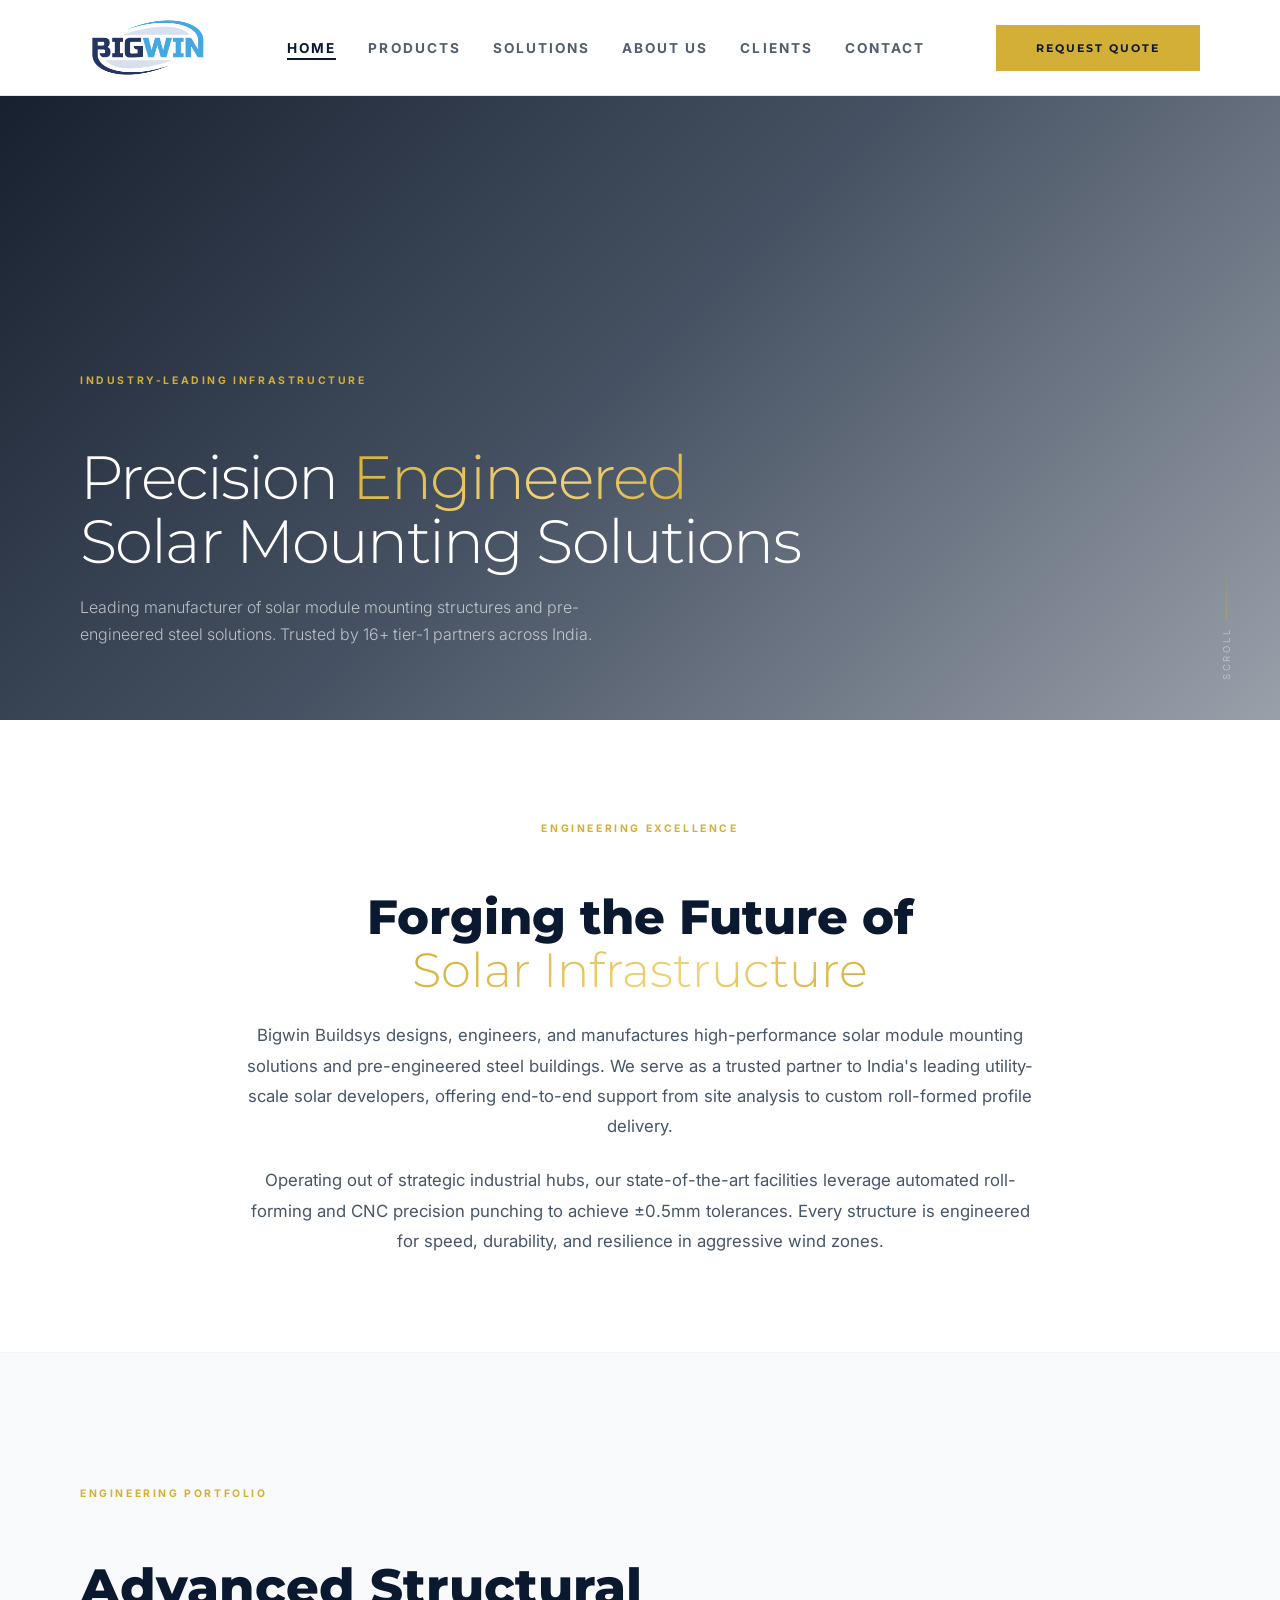
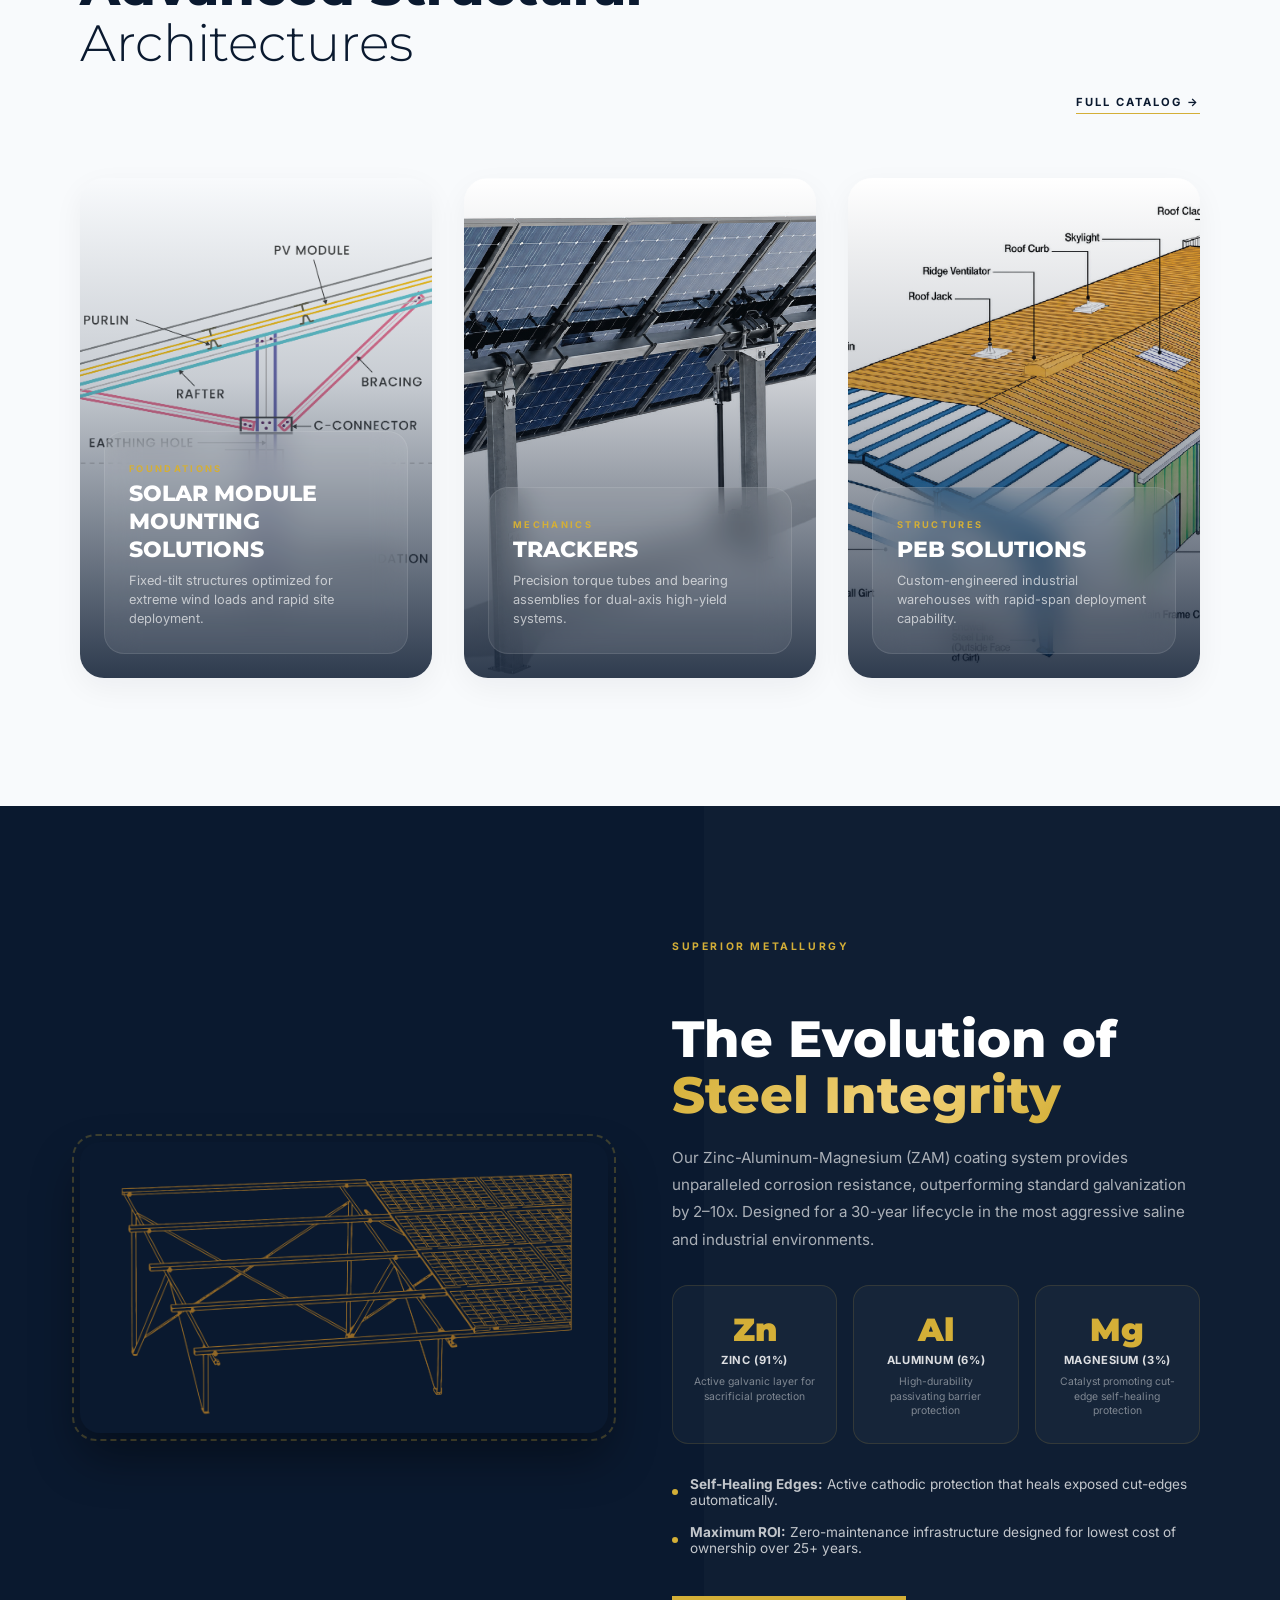
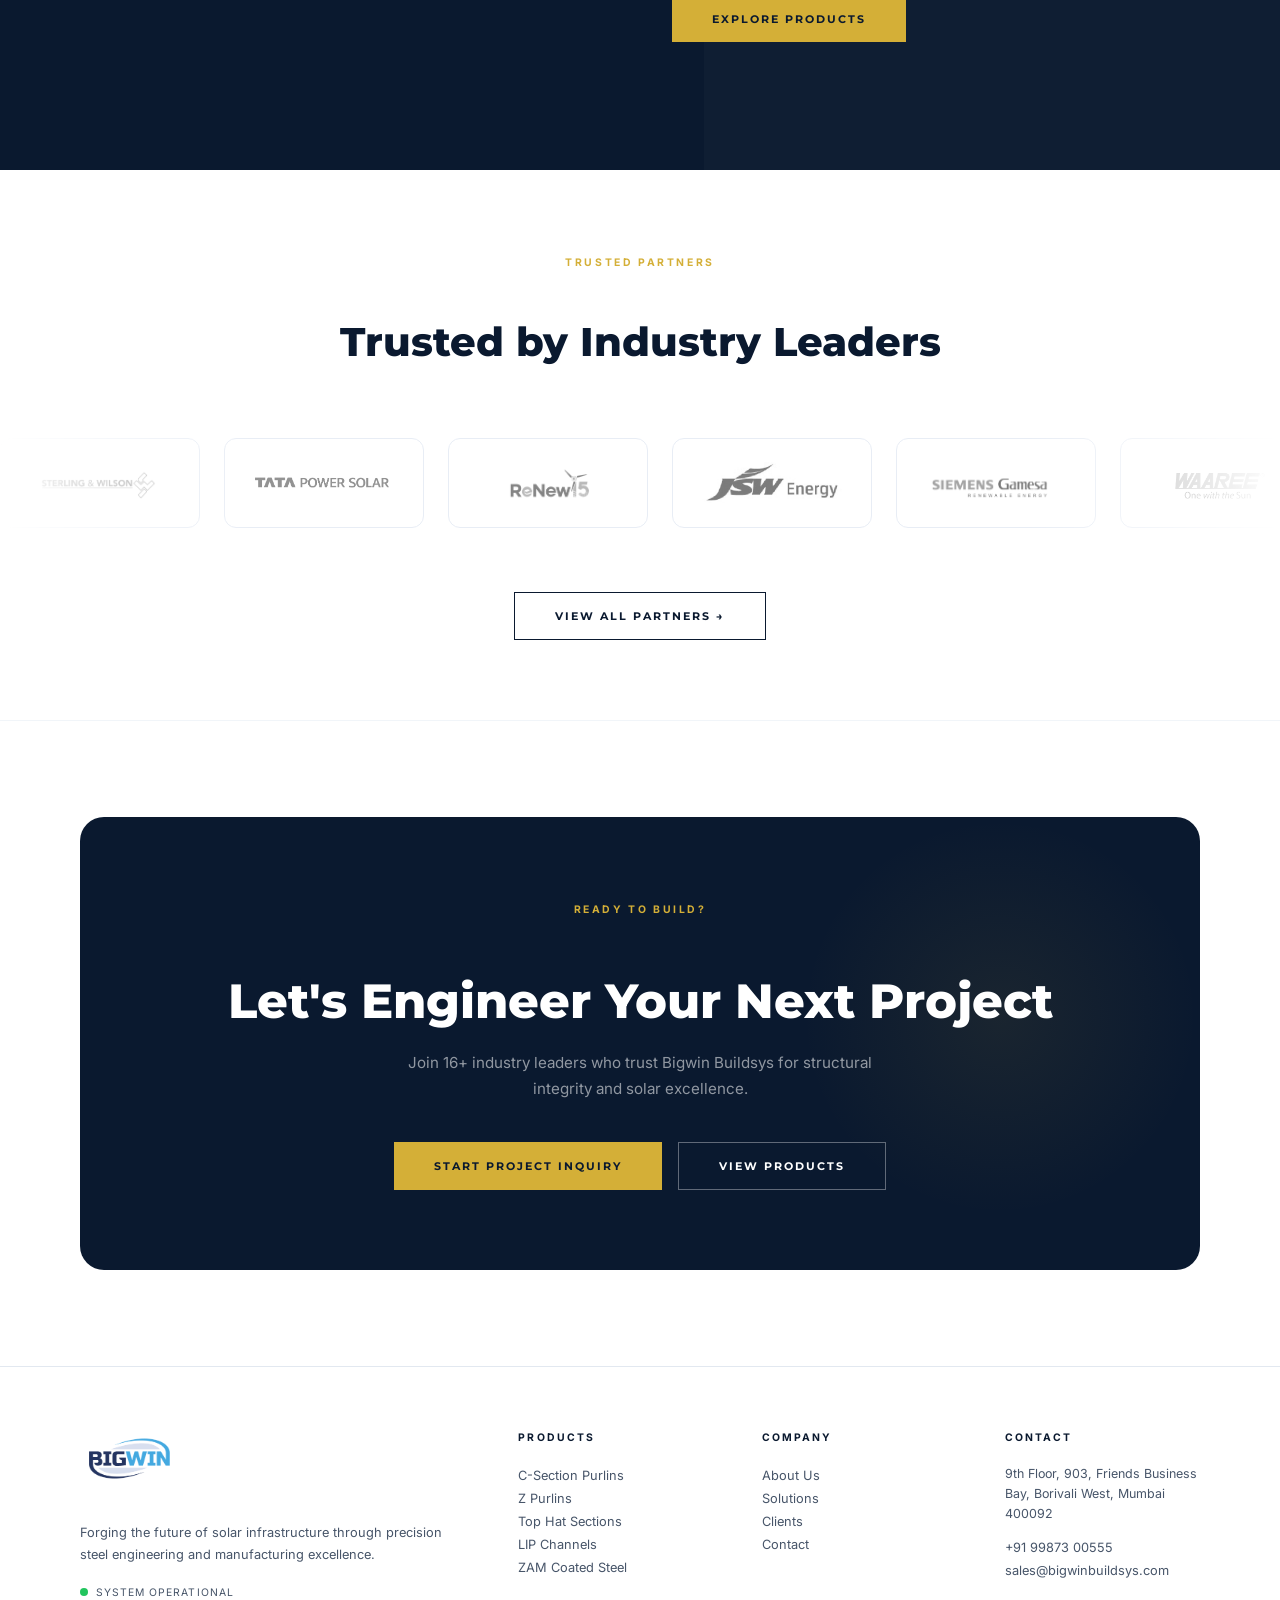
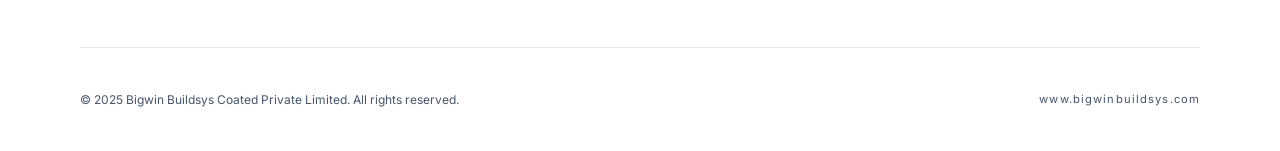
==== index.html @ e6ea75df "first commit" ====
<!DOCTYPE html>
<html lang="en" class="scroll-smooth">

<head>
  <meta charset="UTF-8">
  <meta name="viewport" content="width=device-width, initial-scale=1.0">
  <title>Bigwin Buildsys | Solar Module Mounting Solutions</title>
  <meta name="description"
    content="Leading manufacturer of solar module mounting structures and pre-engineered steel solutions in India. Serving 16+ tier-1 clients across Maharashtra, Gujarat, and Rajasthan.">
  <link
    href="https://fonts.googleapis.com/css2?family=Montserrat:wght@300;400;500;600;700;800;900&family=Inter:wght@300;400;500;600;700&display=swap"
    rel="stylesheet">
  <link rel="stylesheet" href="assets/css/main.css">
  <link rel="icon" type="image/png" href="assets/images/bigwin.ico">
  <style>
    /* White Navbar Overrides */
    #main-nav.nav-glass {
      background: #ffffff !important;
      backdrop-filter: none !important;
      -webkit-backdrop-filter: none !important;
      border-bottom: 1px solid #e2e8f0 !important;
    }

    #main-nav.nav-glass.scrolled {
      background: #ffffff !important;
      box-shadow: 0 4px 20px rgba(10, 25, 47, 0.08) !important;
    }

    #main-nav .nav-link {
      color: rgba(10, 25, 47, 0.70) !important;
      font-size: 0.85rem !important;
      letter-spacing: 0.15em !important;
    }

    #main-nav .nav-link:hover,
    #main-nav .nav-link.active {
      color: var(--navy) !important;
    }

    #main-nav .nav-link::after {
      background: var(--navy) !important;
    }

    #main-nav #mobile-open svg {
      stroke: var(--navy) !important;
    }

    .hero-home {
      min-height: 720px;
      padding-top: 96px;
      position: relative;
      display: flex;
      align-items: flex-end;
      padding-bottom: 3.5rem;
      overflow: hidden;
    }

    .hero-home-bg {
      position: absolute;
      inset: 0;
      background-image: url('https://images.unsplash.com/photo-1509391366360-2e959784a276?w=1800&q=80');
      background-size: cover;
      background-position: center;
    }

    .hero-home-grad {
      position: absolute;
      inset: 0;
      background: linear-gradient(135deg, rgba(6, 15, 30, 0.95) 0%, rgba(10, 25, 47, 0.75) 50%, rgba(10, 25, 47, 0.4) 100%);
    }

    /* ── Infinite Marquee Slider ── */
    @keyframes marquee {
      0% {
        transform: translateX(0);
      }

      100% {
        transform: translateX(-50%);
      }
    }

    .marquee-container {
      overflow: hidden;
      width: 100%;
      position: relative;
      padding: 1rem 0 3rem;
      mask-image: linear-gradient(to right, transparent, white 20%, white 80%, transparent);
      -webkit-mask-image: linear-gradient(to right, transparent, white 20%, white 80%, transparent);
    }

    .marquee-track {
      display: flex;
      gap: 1.5rem;
      width: max-content;
      animation: marquee 35s linear infinite;
    }

    .marquee-track:hover {
      animation-play-state: paused;
    }

    .marquee-track .client-tile {
      width: 200px;
      flex-shrink: 0;
      background: #ffffff !important;
      border: 1px solid #e8edf5 !important;
      display: flex;
      justify-content: center;
      align-items: center;
      min-height: 90px;
      border-radius: 0.75rem;
      padding: 1rem 1.5rem;
      transition: all 0.4s var(--ease-smooth);
    }

    .marquee-track .client-tile:hover {
      border-color: var(--gold) !important;
      transform: translateY(-4px);
      box-shadow: 0 10px 25px rgba(10, 25, 47, 0.05);
    }

    .marquee-track .client-tile img {
      max-height: 42px;
      max-width: 100%;
      object-fit: contain;
      filter: grayscale(100%);
      opacity: 0.7;
      transition: all 0.4s ease;
    }

    .marquee-track .client-tile:hover img {
      filter: grayscale(0%);
      opacity: 1;
    }

    /* ── Advanced Architectures Cards ── */
    .arch-card {
      position: relative;
      height: 500px;
      border-radius: 1.5rem;
      overflow: hidden;
      box-shadow: 0 10px 30px rgba(10, 25, 47, 0.05);
      transition: transform 0.5s var(--ease-spring), box-shadow 0.5s ease;
    }

    .arch-card:hover {
      transform: translateY(-10px);
      box-shadow: 0 30px 60px rgba(10, 25, 47, 0.15);
    }

    .arch-card img {
      width: 100%;
      height: 100%;
      object-fit: cover;
      transition: transform 0.8s var(--ease-smooth);
    }

    .arch-card:hover img {
      transform: scale(1.08);
    }

    .arch-card-overlay {
      position: absolute;
      inset: 0;
      background: linear-gradient(to top, rgba(10, 25, 47, 0.85) 0%, rgba(10, 25, 47, 0.2) 60%, transparent 100%);
      display: flex;
      flex-direction: column;
      justify-content: flex-end;
      padding: 1.5rem;
    }

    .arch-glass-content {
      background: rgba(255, 255, 255, 0.07);
      backdrop-filter: blur(16px);
      -webkit-backdrop-filter: blur(16px);
      border: 1px solid rgba(255, 255, 255, 0.1);
      border-radius: 1.25rem;
      padding: 1.5rem;
      color: white;
    }

    .arch-glass-content .section-label {
      margin-bottom: 0.5rem;
    }

    .arch-glass-content h3 {
      margin-top: 0;
      margin-bottom: 0.5rem;
      color: white;
      font-size: 1.4rem;
      font-weight: 800;
    }

    .arch-glass-content p {
      margin: 0;
      font-size: 0.8rem;
      color: rgba(255, 255, 255, 0.65);
      line-height: 1.5;
    }

    /* ── Metallurgy Chemistry Grid ── */
    .zam-chemistry-grid {
      display: grid;
      grid-template-columns: repeat(3, 1fr);
      gap: 1rem;
      margin: 2rem 0;
    }

    .chem-box {
      padding: 1.5rem 1.25rem;
      background: rgba(255, 255, 255, 0.03);
      border: 1px solid rgba(212, 175, 55, 0.15);
      border-radius: 1rem;
      text-align: center;
      transition: all 0.4s ease;
    }

    .chem-box:hover {
      background: rgba(255, 255, 255, 0.06);
      border-color: var(--gold);
      transform: translateY(-2px);
    }

    @media (max-width: 767px) {
      .zam-chemistry-grid {
        grid-template-columns: 1fr;
      }
    }
  </style>
</head>

<body>

  <!-- ═══ NAV ═══ -->
  <nav id="main-nav" class="nav-glass" style="position:fixed;top:0;left:0;right:0;z-index:50;height:96px">
    <div class="container-xl" style="display:flex;align-items:center;justify-content:space-between;height:100%">
      <a href="index.html" style="display:flex;align-items:center;height:100%;text-decoration:none">
        <img src="assets/images/bigwin.png" alt="Bigwin Buildsys" style="height:76px;width:auto;object-fit:contain">
      </a>
      <div style="display:flex;gap:2rem;align-items:center" id="nav-links">
        <a href="index.html" class="nav-link active">Home</a>
        <a href="products.html" class="nav-link">Products</a>
        <a href="solutions.html" class="nav-link">Solutions</a>
        <a href="about.html" class="nav-link">About Us</a>
        <a href="clients.html" class="nav-link">Clients</a>
        <a href="contact.html" class="nav-link">Contact</a>
      </div>
      <div style="display:flex;gap:1rem;align-items:center">
        <a href="contact.html" class="btn-gold"><span>Request Quote</span></a>
        <button id="mobile-open" style="background:none;border:none;cursor:pointer">
          <svg width="24" height="24" fill="none" stroke="white" stroke-width="2">
            <line x1="3" y1="6" x2="21" y2="6" />
            <line x1="3" y1="12" x2="21" y2="12" />
            <line x1="3" y1="18" x2="21" y2="18" />
          </svg>
        </button>
      </div>
    </div>
  </nav>

  <!-- Mobile menu -->
  <div id="mobile-overlay">
    <button id="mobile-close"
      style="position:absolute;top:1.5rem;right:1.5rem;background:none;border:none;cursor:pointer">
      <svg width="28" height="28" viewBox="0 0 24 24" fill="none" stroke="white" stroke-width="2">
        <line x1="18" y1="6" x2="6" y2="18" />
        <line x1="6" y1="6" x2="18" y2="18" />
      </svg>
    </button>
    <a href="index.html">Home</a><a href="products.html">Products</a><a href="solutions.html">Solutions</a><a
      href="about.html">About Us</a><a href="clients.html">Clients</a><a href="contact.html">Contact</a>
    <a href="contact.html" class="btn-gold" style="margin-top:1rem"><span>Request Quote</span></a>
  </div>

  <!-- ═══ HERO ═══ -->
  <header class="hero-home">
    <div class="hero-home-bg hero-parallax"></div>
    <div class="hero-home-grad"></div>
    <div class="container-xl relative z-10" style="width:100%">
      <div style="max-width:800px">
        <div class="fade-up" style="margin-bottom:1.5rem">
          <div class="section-label">Industry-Leading Infrastructure</div>
        </div>
        <h1 class="fade-up fade-up-d1"
          style="font-family:'Montserrat',sans-serif;font-size:clamp(2rem,4.8vw,4rem);font-weight:300;color:white;line-height:1.05;letter-spacing:-0.03em;margin-bottom:1.25rem">
          Precision <span class="gradient-text-gold">Engineered</span><br><span style="white-space:nowrap">Solar
            Mounting
            Solutions</span>
        </h1>
        <p class="fade-up fade-up-d2"
          style="font-size:1rem;color:rgba(255,255,255,0.65);max-width:540px;line-height:1.7;font-weight:300">
          Leading manufacturer of solar module mounting structures and pre-engineered steel solutions. Trusted by 16+
          tier-1 partners across India.
        </p>
      </div>
    </div>
    <!-- Scroll indicator -->
    <div class="animate-float"
      style="position:absolute;bottom:2.5rem;right:3rem;display:flex;flex-direction:column;align-items:center;gap:0.5rem;opacity:0.4">
      <div style="width:1px;height:60px;background:linear-gradient(to bottom,transparent,var(--gold))"></div>
      <span
        style="font-size:0.6rem;letter-spacing:0.3em;color:white;text-transform:uppercase;writing-mode:vertical-rl;transform:rotate(180deg)">Scroll</span>
    </div>
  </header>

  <!-- ═══ ABOUT INTRO (CENTERED) ═══ -->
  <section style="background:white;padding:6rem 0;border-bottom:1px solid #f1f5f9">
    <div class="container-xl" style="text-align:center">
      <div class="reveal" style="max-width:800px;margin:0 auto">
        <div class="section-label">Engineering Excellence</div>
        <h2
          style="font-size:clamp(2rem,4vw,3rem);font-weight:800;color:var(--navy);line-height:1.1;margin-bottom:1.5rem">
          Forging the Future of<br><span class="gradient-text-gold" style="font-weight:300">Solar Infrastructure</span>
        </h2>
        <p style="font-size:1.05rem;color:var(--gray-600);line-height:1.8;margin-bottom:1.5rem">
          Bigwin Buildsys designs, engineers, and manufactures high-performance solar module mounting solutions and
          pre-engineered steel buildings. We serve as a trusted partner to India's leading utility-scale solar
          developers, offering end-to-end support from site analysis to custom roll-formed profile delivery.
        </p>
        <p style="font-size:1.05rem;color:var(--gray-600);line-height:1.8;margin:0">
          Operating out of strategic industrial hubs, our state-of-the-art facilities leverage automated roll-forming
          and CNC precision punching to achieve ±0.5mm tolerances. Every structure is engineered for speed, durability,
          and resilience in aggressive wind zones.
        </p>
      </div>
    </div>
  </section>

  <!-- ═══ ADVANCED STRUCTURAL ARCHITECTURES ═══ -->
  <section class="section-pad" style="background:var(--off-white)">
    <div class="container-xl">
      <div
        style="display:flex;justify-content:space-between;align-items:flex-end;flex-wrap:wrap;gap:1.5rem;margin-bottom:4rem">
        <div>
          <div class="section-label reveal">Engineering Portfolio</div>
          <h2 class="reveal reveal-d1"
            style="font-size:clamp(2rem,4vw,3.25rem);font-weight:800;color:var(--navy);line-height:1.1">Advanced
            Structural<br><span style="font-weight:300">Architectures</span></h2>
        </div>
        <a href="products.html" class="reveal reveal-d2"
          style="font-size:0.7rem;font-weight:700;letter-spacing:0.18em;text-transform:uppercase;color:var(--navy);text-decoration:none;display:flex;align-items:center;gap:0.5rem;border-bottom:1px solid var(--gold);padding-bottom:0.25rem">
          Full Catalog →
        </a>
      </div>
      <div class="grid-3" style="gap:2rem">
        <!-- Card 1: SOLAR MODULE MOUNTING SOLUTIONS -->
        <div class="arch-card reveal">
          <img src="assets/images/Strength and Stability.png" alt="Solar Module Mounting Solutions">
          <div class="arch-card-overlay">
            <div class="arch-glass-content">
              <div class="section-label" style="font-size:0.58rem;margin-bottom:0.35rem">Foundations</div>
              <h3>SOLAR MODULE MOUNTING SOLUTIONS</h3>
              <p>Fixed-tilt structures optimized for extreme wind loads and rapid site deployment.</p>
            </div>
          </div>
        </div>
        <!-- Card 2: Trackers -->
        <div class="arch-card reveal reveal-d1">
          <img src="assets/images/Solar Tracker Components.png" alt="Solar Tracker Components">
          <div class="arch-card-overlay">
            <div class="arch-glass-content">
              <div class="section-label" style="font-size:0.58rem;margin-bottom:0.35rem">Mechanics</div>
              <h3>TRACKERS</h3>
              <p>Precision torque tubes and bearing assemblies for dual-axis high-yield systems.</p>
            </div>
          </div>
        </div>
        <!-- Card 3: PEB Solutions -->
        <div class="arch-card reveal reveal-d2">
          <img src="assets/images/PEB Solution.png" alt="Pre-Engineered Buildings">
          <div class="arch-card-overlay">
            <div class="arch-glass-content">
              <div class="section-label" style="font-size:0.58rem;margin-bottom:0.35rem">Structures</div>
              <h3>PEB SOLUTIONS</h3>
              <p>Custom-engineered industrial warehouses with rapid-span deployment capability.</p>
            </div>
          </div>
        </div>
      </div>
    </div>
  </section>

  <!-- ═══ THE EVOLUTION OF STEEL INTEGRITY ═══ -->
  <section class="section-pad" style="background:var(--navy);color:white;position:relative;overflow:hidden">
    <div
      style="position:absolute;top:0;right:0;width:50%;height:100%;background:rgba(255,255,255,0.02);skew-x:[-20deg];transform:translateX(10%);pointer-events:none">
    </div>
    <div class="container-xl" style="position:relative;z-index:10">
      <div style="display:grid;grid-template-columns:1fr;gap:4rem;align-items:center" class="lg-grid-2">
        <!-- Left Column: ZAM Image with Border Glow -->
        <div class="reveal" style="position:relative;max-width:560px;margin:0 auto;width:100%">
          <div style="position:absolute;inset:-8px;border:2px dashed rgba(212,175,55,0.25);border-radius:1.5rem"></div>
          <div style="border-radius:1.25rem;overflow:hidden;box-shadow:0 24px 48px rgba(0,0,0,0.4)">
            <img src="assets/images/ZAM Coated Steel.png" alt="ZAM Coated Steel" style="width:100%;display:block">
          </div>
        </div>
        <!-- Right Column: Details and Chemistry Boxes -->
        <div class="reveal reveal-d1">
          <div class="section-label">Superior Metallurgy</div>
          <h2
            style="font-size:clamp(2rem,4vw,3.25rem);font-weight:800;color:white;line-height:1.1;margin-bottom:1.25rem">
            The Evolution of<br><span class="gradient-text-gold">Steel Integrity</span>
          </h2>
          <p style="font-size:0.95rem;color:rgba(255,255,255,0.65);line-height:1.8;margin-bottom:2rem">
            Our Zinc-Aluminum-Magnesium (ZAM) coating system provides unparalleled corrosion resistance, outperforming
            standard galvanization by 2–10x. Designed for a 30-year lifecycle in the most aggressive saline and
            industrial environments.
          </p>

          <!-- Chemistry Boxes Zn + Al + Mg -->
          <div class="zam-chemistry-grid">
            <div class="chem-box">
              <div
                style="font-size:2rem;font-weight:900;color:var(--gold);font-family:var(--font-head);margin-bottom:0.25rem">
                Zn</div>
              <div
                style="font-size:0.7rem;color:rgba(255,255,255,0.85);font-weight:700;text-transform:uppercase;letter-spacing:0.05em">
                Zinc (91%)</div>
              <div style="font-size:0.65rem;color:rgba(255,255,255,0.45);margin-top:0.5rem;line-height:1.4">Active
                galvanic layer for sacrificial protection</div>
            </div>
            <div class="chem-box">
              <div
                style="font-size:2rem;font-weight:900;color:var(--gold);font-family:var(--font-head);margin-bottom:0.25rem">
                Al</div>
              <div
                style="font-size:0.7rem;color:rgba(255,255,255,0.85);font-weight:700;text-transform:uppercase;letter-spacing:0.05em">
                Aluminum (6%)</div>
              <div style="font-size:0.65rem;color:rgba(255,255,255,0.45);margin-top:0.5rem;line-height:1.4">
                High-durability passivating barrier protection</div>
            </div>
            <div class="chem-box">
              <div
                style="font-size:2rem;font-weight:900;color:var(--gold);font-family:var(--font-head);margin-bottom:0.25rem">
                Mg</div>
              <div
                style="font-size:0.7rem;color:rgba(255,255,255,0.85);font-weight:700;text-transform:uppercase;letter-spacing:0.05em">
                Magnesium (3%)</div>
              <div style="font-size:0.65rem;color:rgba(255,255,255,0.45);margin-top:0.5rem;line-height:1.4">Catalyst
                promoting cut-edge self-healing protection</div>
            </div>
          </div>

          <div style="display:flex;flex-direction:column;gap:1rem;margin-top:2rem">
            <div style="display:flex;align-items:center;gap:0.75rem;color:rgba(255,255,255,0.75);font-size:0.85rem">
              <div style="width:6px;height:6px;border-radius:50%;background:var(--gold);flex-shrink:0"></div>
              <span><strong>Self-Healing Edges:</strong> Active cathodic protection that heals exposed cut-edges
                automatically.</span>
            </div>
            <div style="display:flex;align-items:center;gap:0.75rem;color:rgba(255,255,255,0.75);font-size:0.85rem">
              <div style="width:6px;height:6px;border-radius:50%;background:var(--gold);flex-shrink:0"></div>
              <span><strong>Maximum ROI:</strong> Zero-maintenance infrastructure designed for lowest cost of ownership
                over 25+ years.</span>
            </div>
          </div>

          <div style="margin-top:2.5rem">
            <a href="products.html" class="btn-gold"><span>Explore Products</span></a>
          </div>
        </div>
      </div>
    </div>
  </section>

  <!-- ═══ CLIENT HORIZONTAL MARQUEE ═══ -->
  <section style="background:#ffffff;padding:5rem 0;overflow:hidden;border-bottom:1px solid #f1f5f9">
    <div class="container-xl">
      <div style="text-align:center;margin-bottom:3.5rem">
        <div class="section-label">Trusted Partners</div>
        <h2 style="font-size:clamp(1.75rem,3.5vw,2.5rem);font-weight:800;color:var(--navy);line-height:1.2">Trusted by
          Industry Leaders</h2>
      </div>
    </div>
    <div class="marquee-container">
      <div class="marquee-track">
        <!-- Slide Set 1 -->
        <div class="client-tile"><img src="assets/images/Client Logos/Steerling &amp; Wilson.png"
            alt="Sterling &amp; Wilson"></div>
        <div class="client-tile"><img src="assets/images/Client Logos/TATA Power Solar.png" alt="Tata Power Solar">
        </div>
        <div class="client-tile"><img src="assets/images/Client Logos/ReNewI5.png" alt="ReNew Power"></div>
        <div class="client-tile"><img src="assets/images/Client Logos/JSW Energy.png" alt="JSW Energy"></div>
        <div class="client-tile"><img src="assets/images/Client Logos/Siemens Gamesa.png" alt="Siemens Gamesa"></div>
        <div class="client-tile"><img src="assets/images/Client Logos/Waaree.png" alt="Waaree Energies"></div>
        <div class="client-tile"><img src="assets/images/Client Logos/Reliance.png" alt="Reliance Industries"></div>
        <div class="client-tile"><img src="assets/images/Client Logos/ZETWERK.png" alt="Zetwerk"></div>
        <div class="client-tile"><img src="assets/images/Client Logos/Juniper Green Energy.png"
            alt="Juniper Green Energy"></div>
        <div class="client-tile"><img src="assets/images/Client Logos/Kalpa Power.png" alt="Kalpa Power"></div>
        <div class="client-tile"><img src="assets/images/Client Logos/Kirloskar.png" alt="Kirloskar"></div>
        <div class="client-tile"><img src="assets/images/Client Logos/Prozeal.png" alt="Prozeal"></div>
        <div class="client-tile"><img src="assets/images/Client Logos/SVARYU.png" alt="Svaryu"></div>
        <div class="client-tile"><img src="assets/images/Client Logos/Sorigin.png" alt="Sorigin"></div>
        <div class="client-tile"><img src="assets/images/Client Logos/TrueRE.png" alt="TrueRE"></div>
        <div class="client-tile"><img src="assets/images/Client Logos/Vikram India.png" alt="Vikram India"></div>

        <!-- Slide Set 2 (Duplicated) -->
        <div class="client-tile"><img src="assets/images/Client Logos/Steerling &amp; Wilson.png"
            alt="Sterling &amp; Wilson"></div>
        <div class="client-tile"><img src="assets/images/Client Logos/TATA Power Solar.png" alt="Tata Power Solar">
        </div>
        <div class="client-tile"><img src="assets/images/Client Logos/ReNewI5.png" alt="ReNew Power"></div>
        <div class="client-tile"><img src="assets/images/Client Logos/JSW Energy.png" alt="JSW Energy"></div>
        <div class="client-tile"><img src="assets/images/Client Logos/Siemens Gamesa.png" alt="Siemens Gamesa"></div>
        <div class="client-tile"><img src="assets/images/Client Logos/Waaree.png" alt="Waaree Energies"></div>
        <div class="client-tile"><img src="assets/images/Client Logos/Reliance.png" alt="Reliance Industries"></div>
        <div class="client-tile"><img src="assets/images/Client Logos/ZETWERK.png" alt="Zetwerk"></div>
        <div class="client-tile"><img src="assets/images/Client Logos/Juniper Green Energy.png"
            alt="Juniper Green Energy"></div>
        <div class="client-tile"><img src="assets/images/Client Logos/Kalpa Power.png" alt="Kalpa Power"></div>
        <div class="client-tile"><img src="assets/images/Client Logos/Kirloskar.png" alt="Kirloskar"></div>
        <div class="client-tile"><img src="assets/images/Client Logos/Prozeal.png" alt="Prozeal"></div>
        <div class="client-tile"><img src="assets/images/Client Logos/SVARYU.png" alt="Svaryu"></div>
        <div class="client-tile"><img src="assets/images/Client Logos/Sorigin.png" alt="Sorigin"></div>
        <div class="client-tile"><img src="assets/images/Client Logos/TrueRE.png" alt="TrueRE"></div>
        <div class="client-tile"><img src="assets/images/Client Logos/Vikram India.png" alt="Vikram India"></div>
      </div>
    </div>
    <div class="container-xl" style="text-align:center;margin-top:1rem">
      <a href="clients.html" class="btn-outline" style="border-color:var(--navy);color:var(--navy)">View All Partners
        →</a>
    </div>
  </section>

  <!-- ═══ CTA ═══ -->
  <section style="background:white;padding:6rem 0">
    <div class="container-xl">
      <div
        style="background:var(--navy);border-radius:1.5rem;padding:5rem 3rem;text-align:center;position:relative;overflow:hidden">
        <div
          style="position:absolute;top:0;right:0;width:400px;height:400px;background:radial-gradient(circle,rgba(212,175,55,0.08) 0%,transparent 70%);pointer-events:none">
        </div>
        <div class="section-label reveal">Ready to Build?</div>
        <h2 class="reveal reveal-d1"
          style="font-size:clamp(2rem,4vw,3rem);font-weight:800;color:white;margin-bottom:1.25rem">Let's Engineer Your
          Next Project</h2>
        <p class="reveal reveal-d2"
          style="font-size:0.95rem;color:rgba(255,255,255,0.55);max-width:520px;margin:0 auto 2.5rem;line-height:1.7">
          Join 16+ industry leaders who trust Bigwin Buildsys for structural integrity and solar excellence.</p>
        <div class="reveal reveal-d3" style="display:flex;justify-content:center;gap:1rem;flex-wrap:wrap">
          <a href="contact.html" class="btn-gold"><span>Start Project Inquiry</span></a>
          <a href="products.html" class="btn-outline">View Products</a>
        </div>
      </div>
    </div>
  </section>

  <!-- ═══ FOOTER ═══ -->
  <footer style="padding:4rem 0 2rem">
    <div class="container-xl">
      <div
        style="display:grid;grid-template-columns:2fr 1fr 1fr 1fr;gap:3rem;padding-bottom:3rem;border-bottom:1px solid rgba(255,255,255,0.08)"
        class="reveal">
        <div>
          <a href="index.html" style="display:inline-block"><img src="assets/images/bigwin.png" alt="Bigwin Buildsys"
              style="height:55px;width:auto;object-fit:contain;margin-bottom:1.25rem"></a>
          <p style="font-size:0.8rem;color:rgba(255,255,255,0.4);line-height:1.7;margin-bottom:1.25rem">Forging the
            future of solar infrastructure through precision steel engineering and manufacturing excellence.</p>
          <div style="display:flex;align-items:center;gap:0.5rem">
            <span class="dot-live"></span>
            <span
              style="font-size:0.65rem;color:rgba(255,255,255,0.4);letter-spacing:0.1em;text-transform:uppercase">System
              Operational</span>
          </div>
        </div>
        <div>
          <div
            style="font-size:0.65rem;letter-spacing:0.2em;text-transform:uppercase;color:var(--gold);font-weight:700;margin-bottom:1.25rem">
            Products</div>
          <a href="products.html" class="footer-link">C-Section Purlins</a>
          <a href="products.html" class="footer-link">Z Purlins</a>
          <a href="products.html" class="footer-link">Top Hat Sections</a>
          <a href="products.html" class="footer-link">LIP Channels</a>
          <a href="products.html" class="footer-link">ZAM Coated Steel</a>
        </div>
        <div>
          <div
            style="font-size:0.65rem;letter-spacing:0.2em;text-transform:uppercase;color:var(--gold);font-weight:700;margin-bottom:1.25rem">
            Company</div>
          <a href="about.html" class="footer-link">About Us</a>
          <a href="solutions.html" class="footer-link">Solutions</a>
          <a href="clients.html" class="footer-link">Clients</a>
          <a href="contact.html" class="footer-link">Contact</a>
        </div>
        <div>
          <div
            style="font-size:0.65rem;letter-spacing:0.2em;text-transform:uppercase;color:var(--gold);font-weight:700;margin-bottom:1.25rem">
            Contact</div>
          <p style="font-size:0.78rem;color:rgba(255,255,255,0.4);line-height:1.6;margin-bottom:0.75rem">9th Floor, 903,
            Friends Business Bay, Borivali West, Mumbai 400092</p>
          <a href="tel:+919987300555" class="footer-link">+91 99873 00555</a>
          <a href="mailto:sales@bigwinbuildsys.com" class="footer-link">sales@bigwinbuildsys.com</a>
        </div>
      </div>
      <div
        style="display:flex;justify-content:space-between;align-items:center;padding-top:2rem;flex-wrap:wrap;gap:1rem">
        <p style="font-size:0.75rem;color:rgba(255,255,255,0.3)">© 2025 Bigwin Buildsys Coated Private Limited. All
          rights reserved.</p>
        <a href="#"
          style="font-size:0.7rem;color:rgba(255,255,255,0.3);text-decoration:none;letter-spacing:0.1em">www.bigwinbuildsys.com</a>
      </div>
    </div>
  </footer>

  <script src="assets/js/app.js"></script>
  <style>
    @media (min-width:1024px) {
      .lg-grid-2 {
        grid-template-columns: 1fr 1fr !important;
      }
    }
  </style>
</body>

</html>
---- assets/css/main.css ----
/* ═══════════════════════════════════════
   BIGWIN BUILDSYS — DESIGN SYSTEM
   Midnight Luxe | Navy + Gold
═══════════════════════════════════════ */

:root {
  --navy:       #0a192f;
  --navy-deep:  #060f1e;
  --navy-mid:   #0d2240;
  --gold:       #D4AF37;
  --gold-light: #F1D279;
  --gold-dim:   #a8872a;
  --white:      #ffffff;
  --off-white:  #F8FAFC;
  --gray-100:   #f1f5f9;
  --gray-200:   #e2e8f0;
  --gray-400:   #94a3b8;
  --gray-600:   #475569;
  --gray-800:   #1e293b;
  --font-head:  'Montserrat', sans-serif;
  --font-body:  'Inter', sans-serif;
  --ease-spring: cubic-bezier(0.34, 1.56, 0.64, 1);
  --ease-smooth: cubic-bezier(0.25, 0.46, 0.45, 0.94);
}

html { overflow-y: scroll; scroll-behavior: smooth; }

*, *::before, *::after { box-sizing: border-box; }

body {
  font-family: var(--font-body);
  background: var(--off-white);
  color: var(--gray-800);
  -webkit-font-smoothing: antialiased;
  margin: 0;
}

/* ── Noise Overlay ── */
body::before {
  content: '';
  position: fixed;
  inset: 0;
  background-image: url("data:image/svg+xml,%3Csvg xmlns='http://www.w3.org/2000/svg' width='300' height='300'%3E%3Cfilter id='n'%3E%3CfeTurbulence type='fractalNoise' baseFrequency='0.75' numOctaves='4' stitchTiles='stitch'/%3E%3C/filter%3E%3Crect width='300' height='300' filter='url(%23n)' opacity='0.04'/%3E%3C/svg%3E");
  pointer-events: none;
  z-index: 9999;
  opacity: 0.06;
}

/* ── Typography ── */
h1,h2,h3,h4,h5,h6 { font-family: var(--font-head); }

.text-gold { color: var(--gold); }
.text-navy { color: var(--navy); }
.bg-navy   { background-color: var(--navy); }
.bg-gold   { background-color: var(--gold); }

.gradient-text-gold {
  background: linear-gradient(135deg, var(--gold) 0%, var(--gold-light) 60%, var(--gold) 100%);
  -webkit-background-clip: text;
  -webkit-text-fill-color: transparent;
  background-clip: text;
}

/* ── Navbar ── */
.nav-glass {
  background: rgba(10, 25, 47, 0.85);
  backdrop-filter: blur(20px);
  -webkit-backdrop-filter: blur(20px);
  border-bottom: 1px solid rgba(212, 175, 55, 0.15);
}
.nav-glass.scrolled {
  background: rgba(10, 25, 47, 0.97);
  box-shadow: 0 4px 32px rgba(0,0,0,0.3);
}
.nav-link {
  color: rgba(255,255,255,0.7);
  font-size: 0.7rem;
  font-weight: 700;
  letter-spacing: 0.2em;
  text-transform: uppercase;
  text-decoration: none;
  padding: 0.25rem 0;
  position: relative;
  transition: color 0.3s var(--ease-smooth);
}
.nav-link::after {
  content: '';
  position: absolute;
  bottom: 0; left: 0;
  width: 0; height: 1.5px;
  background: var(--gold);
  transition: width 0.3s var(--ease-smooth);
}
.nav-link:hover, .nav-link.active { color: var(--gold); }
.nav-link:hover::after, .nav-link.active::after { width: 100%; }

/* ── Buttons ── */
.btn-gold {
  display: inline-flex;
  align-items: center;
  gap: 0.5rem;
  background: var(--gold);
  color: var(--navy);
  font-family: var(--font-head);
  font-weight: 700;
  font-size: 0.7rem;
  letter-spacing: 0.18em;
  text-transform: uppercase;
  padding: 1rem 2.5rem;
  text-decoration: none;
  position: relative;
  overflow: hidden;
  transition: transform 0.3s var(--ease-spring), box-shadow 0.3s ease;
}
.btn-gold::before {
  content: '';
  position: absolute;
  inset: 0;
  background: var(--gold-light);
  transform: translateX(-101%);
  transition: transform 0.4s var(--ease-smooth);
}
.btn-gold:hover { transform: scale(1.03); box-shadow: 0 0 40px rgba(212,175,55,0.35); }
.btn-gold:hover::before { transform: translateX(0); }
.btn-gold span { position: relative; z-index: 1; }

.btn-outline {
  display: inline-flex;
  align-items: center;
  gap: 0.5rem;
  border: 1.5px solid rgba(255,255,255,0.35);
  color: white;
  font-family: var(--font-head);
  font-weight: 700;
  font-size: 0.7rem;
  letter-spacing: 0.18em;
  text-transform: uppercase;
  padding: 1rem 2.5rem;
  text-decoration: none;
  transition: all 0.3s var(--ease-smooth);
}
.btn-outline:hover {
  background: rgba(255,255,255,0.08);
  border-color: var(--gold);
  color: var(--gold);
  transform: translateY(-2px);
}

/* ── Cards ── */
.card {
  background: white;
  border: 1px solid rgba(0,0,0,0.07);
  border-radius: 1rem;
  overflow: hidden;
  transition: transform 0.5s var(--ease-spring), box-shadow 0.5s ease;
}
.card:hover {
  transform: translateY(-10px);
  box-shadow: 0 30px 60px rgba(10,25,47,0.12);
}

.card-dark {
  background: rgba(255,255,255,0.04);
  border: 1px solid rgba(255,255,255,0.08);
  border-radius: 1rem;
  transition: all 0.4s ease;
}
.card-dark:hover {
  background: rgba(255,255,255,0.08);
  border-color: rgba(212,175,55,0.3);
  transform: translateY(-6px);
}

/* ── Section Labels ── */
.section-label {
  display: inline-block;
  font-family: var(--font-body);
  font-size: 0.65rem;
  font-weight: 700;
  letter-spacing: 0.25em;
  text-transform: uppercase;
  color: var(--gold);
  margin-bottom: 1rem;
}

/* ── Divider Line ── */
.gold-line {
  width: 48px;
  height: 2px;
  background: linear-gradient(90deg, var(--gold), transparent);
  margin: 1.25rem 0;
}

/* ── Stats ── */
.stat-num {
  font-family: var(--font-head);
  font-size: clamp(3rem, 7vw, 6rem);
  font-weight: 800;
  line-height: 1;
  color: var(--navy);
}

/* ── Product Card ── */
.product-card {
  background: white;
  border: 1px solid #e8edf5;
  border-radius: 1.25rem;
  overflow: hidden;
  display: flex;
  flex-direction: column;
  transition: all 0.5s var(--ease-spring);
}
.product-card:hover {
  transform: translateY(-12px);
  box-shadow: 0 32px 64px rgba(10,25,47,0.13);
  border-color: rgba(212,175,55,0.4);
}
.product-card .img-wrap {
  background: #f4f7fb;
  padding: 2rem;
  aspect-ratio: 4/3;
  display: flex;
  align-items: center;
  justify-content: center;
  overflow: hidden;
}
.product-card .img-wrap img {
  width: 100%;
  height: 100%;
  object-fit: contain;
  transition: transform 0.7s var(--ease-spring);
}
.product-card:hover .img-wrap img { transform: scale(1.08); }

/* ── Spec Row ── */
.spec-row {
  display: flex;
  justify-content: space-between;
  align-items: center;
  padding: 0.5rem 0;
  border-bottom: 1px solid #f1f5f9;
  font-size: 0.78rem;
}
.spec-row:last-child { border-bottom: none; }
.spec-row .key { color: var(--gray-600); font-weight: 500; }
.spec-row .val { color: var(--navy); font-weight: 700; }

/* ── Timeline ── */
.timeline-line {
  position: absolute;
  left: 50%;
  top: 0; bottom: 0;
  width: 1px;
  background: linear-gradient(to bottom, transparent, rgba(212,175,55,0.4), transparent);
  transform: translateX(-50%);
}
.timeline-dot {
  width: 14px; height: 14px;
  background: var(--gold);
  border-radius: 50%;
  border: 3px solid var(--navy-deep);
  position: absolute;
  left: 50%;
  transform: translateX(-50%);
  transition: transform 0.3s var(--ease-spring), box-shadow 0.3s ease;
  z-index: 10;
}
.timeline-item:hover .timeline-dot {
  transform: translateX(-50%) scale(1.5);
  box-shadow: 0 0 16px rgba(212,175,55,0.5);
}

/* ── Logo Cloud ── */
.client-tile {
  border: 1px solid #e2e8f0;
  border-radius: 0.875rem;
  padding: 1.5rem 1.25rem;
  display: flex;
  align-items: center;
  justify-content: center;
  background: white;
  transition: all 0.4s var(--ease-smooth);
  min-height: 80px;
}
.client-tile:hover {
  border-color: var(--gold);
  box-shadow: 0 8px 24px rgba(212,175,55,0.12);
  transform: translateY(-4px);
}
.client-tile span {
  font-family: var(--font-head);
  font-weight: 700;
  font-size: 0.68rem;
  letter-spacing: 0.12em;
  text-transform: uppercase;
  color: var(--navy);
  text-align: center;
  line-height: 1.4;
}

/* ── Testimonials ── */
.quote-card {
  background: white;
  border: 1px solid #e8edf5;
  border-radius: 1.25rem;
  padding: 2.5rem;
  position: relative;
  transition: all 0.4s ease;
}
.quote-card::before {
  content: '"';
  position: absolute;
  top: 1rem; right: 1.5rem;
  font-size: 5rem;
  font-family: Georgia, serif;
  color: var(--gold);
  opacity: 0.15;
  line-height: 1;
}
.quote-card:hover {
  border-color: rgba(212,175,55,0.35);
  box-shadow: 0 16px 48px rgba(10,25,47,0.08);
  transform: translateY(-4px);
}

/* ── ZAM Comparison Table ── */
.zam-table th {
  background: var(--navy);
  color: white;
  padding: 1rem 1.25rem;
  font-size: 0.7rem;
  letter-spacing: 0.15em;
  text-transform: uppercase;
  font-weight: 700;
}
.zam-table td {
  padding: 0.875rem 1.25rem;
  font-size: 0.82rem;
  border-bottom: 1px solid #f1f5f9;
  vertical-align: top;
}
.zam-table tr:last-child td { border-bottom: none; }
.zam-table .good { color: #16a34a; font-weight: 600; }
.zam-table .neutral { color: var(--gray-600); }
.zam-table tr:nth-child(even) td { background: #f8fafc; }

/* ── Ping Animation ── */
@keyframes ping {
  0% { transform: scale(1); opacity: 0.8; }
  80%, 100% { transform: scale(2.2); opacity: 0; }
}
.ping { animation: ping 2s cubic-bezier(0, 0, 0.2, 1) infinite; }

/* ── Float ── */
@keyframes float {
  0%, 100% { transform: translateY(0); }
  50% { transform: translateY(-10px); }
}
.animate-float { animation: float 4s ease-in-out infinite; }

/* ── Fade up ── */
@keyframes fadeUp {
  from { opacity: 0; transform: translateY(32px); }
  to   { opacity: 1; transform: translateY(0); }
}
.fade-up { animation: fadeUp 0.7s var(--ease-smooth) both; }
.fade-up-d1 { animation-delay: 0.1s; }
.fade-up-d2 { animation-delay: 0.22s; }
.fade-up-d3 { animation-delay: 0.34s; }
.fade-up-d4 { animation-delay: 0.46s; }

/* ── Scroll reveal ── */
.reveal {
  opacity: 0;
  transform: translateY(36px);
  transition: opacity 0.75s var(--ease-smooth), transform 0.75s var(--ease-smooth);
}
.reveal.visible { opacity: 1; transform: translateY(0); }
.reveal-d1 { transition-delay: 0.1s; }
.reveal-d2 { transition-delay: 0.2s; }
.reveal-d3 { transition-delay: 0.3s; }
.reveal-d4 { transition-delay: 0.4s; }

/* ── Cert Card ── */
.cert-card {
  background: white;
  border: 1px solid #e8edf5;
  border-radius: 1.25rem;
  overflow: hidden;
  transition: all 0.4s var(--ease-spring);
}
.cert-card:hover {
  transform: translateY(-8px);
  box-shadow: 0 24px 48px rgba(10,25,47,0.1);
}
.cert-card img {
  width: 100%;
  height: auto !important;
  display: block;
  object-fit: contain !important;
}

/* ── Footer ── */
footer { background: var(--navy-deep); }
.footer-link {
  color: rgba(255,255,255,0.5);
  text-decoration: none;
  font-size: 0.8rem;
  transition: color 0.3s ease;
  display: block;
  padding: 0.25rem 0;
}
.footer-link:hover { color: var(--gold); }

/* ── Mobile Nav ── */
#mobile-overlay {
  position: fixed;
  inset: 0;
  background: var(--navy-deep);
  z-index: 200;
  display: flex;
  flex-direction: column;
  align-items: center;
  justify-content: center;
  gap: 2rem;
  transform: translateY(-100%);
  transition: transform 0.4s var(--ease-smooth);
}
#mobile-overlay.open { transform: translateY(0); }
#mobile-overlay a {
  color: white;
  font-family: var(--font-head);
  font-size: 1.5rem;
  font-weight: 700;
  letter-spacing: 0.12em;
  text-transform: uppercase;
  text-decoration: none;
  transition: color 0.3s ease;
}
#mobile-overlay a:hover { color: var(--gold); }

/* ── Scrollbar ── */
::-webkit-scrollbar { width: 4px; }
::-webkit-scrollbar-track { background: var(--navy-deep); }
::-webkit-scrollbar-thumb { background: var(--gold-dim); border-radius: 2px; }

/* ── Hero BG ── */
.hero-bg {
  position: absolute;
  inset: 0;
  background-size: cover;
  background-position: center;
  background-attachment: fixed;
}

/* ── Section padding ── */
.section-pad { padding: 6rem 0; }
@media (min-width: 1024px) { .section-pad { padding: 8rem 0; } }

.container-xl {
  max-width: 1400px;
  margin: 0 auto;
  padding: 0 2rem;
}
@media (min-width: 1024px) { .container-xl { padding: 0 5rem; } }

/* ── Grid utilities ── */
.grid-2 { display: grid; grid-template-columns: 1fr; gap: 2rem; }
.grid-3 { display: grid; grid-template-columns: 1fr; gap: 2rem; }
.grid-4 { display: grid; grid-template-columns: 1fr 1fr; gap: 1.5rem; }
@media (min-width: 768px) {
  .grid-2 { grid-template-columns: 1fr 1fr; }
  .grid-3 { grid-template-columns: repeat(3, 1fr); }
  .grid-4 { grid-template-columns: repeat(4, 1fr); }
}
@media (min-width: 1024px) { .grid-3 { grid-template-columns: repeat(3, 1fr); } }

/* ── Page hero inner ── */
.page-hero {
  min-height: 640px;
  display: flex;
  align-items: flex-end;
  padding-bottom: 5.5rem;
  position: relative;
  overflow: hidden;
  background: var(--navy-deep);
}
.page-hero-bg {
  position: absolute;
  inset: 0;
  background-size: cover;
  background-position: center center;
  opacity: 0.45;
}
.page-hero-grad {
  position: absolute;
  inset: 0;
  background: linear-gradient(to top, var(--navy-deep) 25%, rgba(6,15,30,0.6) 60%, rgba(6,15,30,0.3) 100%);
}

/* ── Responsive nav utility ── */
@media (max-width: 767px) {
  #nav-links  { display: none !important; }
  #mobile-open { display: block !important; }
  .hide-mobile { display: none !important; }
}
@media (min-width: 768px) {
  #nav-links  { display: flex !important; }
  #mobile-open { display: none !important; }
}

/* ── Other product cards ── */
.other-card {
  background: white;
  border: 1px solid #e8edf5;
  border-radius: 1rem;
  overflow: hidden;
  text-align: center;
  padding: 1.5rem 1rem 1.25rem;
  transition: all 0.4s var(--ease-spring);
}
.other-card:hover {
  transform: translateY(-8px);
  box-shadow: 0 20px 48px rgba(10,25,47,0.1);
  border-color: rgba(212,175,55,0.4);
}
.other-card img {
  width: 100%;
  height: 140px;
  object-fit: cover;
  border-radius: 0.75rem;
  margin-bottom: 1rem;
}

/* ── value badge ── */
.value-badge {
  display: flex;
  align-items: center;
  gap: 0.75rem;
  padding: 0.875rem 1.25rem;
  background: white;
  border: 1px solid #e8edf5;
  border-left: 3px solid var(--gold);
  border-radius: 0.75rem;
  font-size: 0.82rem;
  font-weight: 600;
  color: var(--navy);
  transition: all 0.3s ease;
}
.value-badge:hover {
  box-shadow: 0 8px 24px rgba(10,25,47,0.07);
  transform: translateX(4px);
}

/* ── Pulsing green dot ── */
@keyframes pulse-green {
  0%, 100% { box-shadow: 0 0 0 0 rgba(34,197,94,0.5); }
  50% { box-shadow: 0 0 0 6px rgba(34,197,94,0); }
}
.dot-live {
  display: inline-block;
  width: 8px; height: 8px;
  border-radius: 50%;
  background: #22c55e;
  animation: pulse-green 2s ease-in-out infinite;
}

/* ── Light Footer Styling Overrides ── */
footer {
  background: #ffffff !important;
  color: var(--gray-800) !important;
  border-top: 1px solid var(--gray-200);
}
footer p, 
footer span {
  color: var(--gray-600) !important;
}
footer a,
footer .footer-link {
  color: var(--gray-600) !important;
}
footer a:hover,
footer .footer-link:hover {
  color: var(--gold) !important;
}
footer div[style*="border-bottom"] {
  border-bottom: 1px solid var(--gray-200) !important;
}
footer div[style*="color:var(--gold)"] {
  color: var(--navy) !important;
}
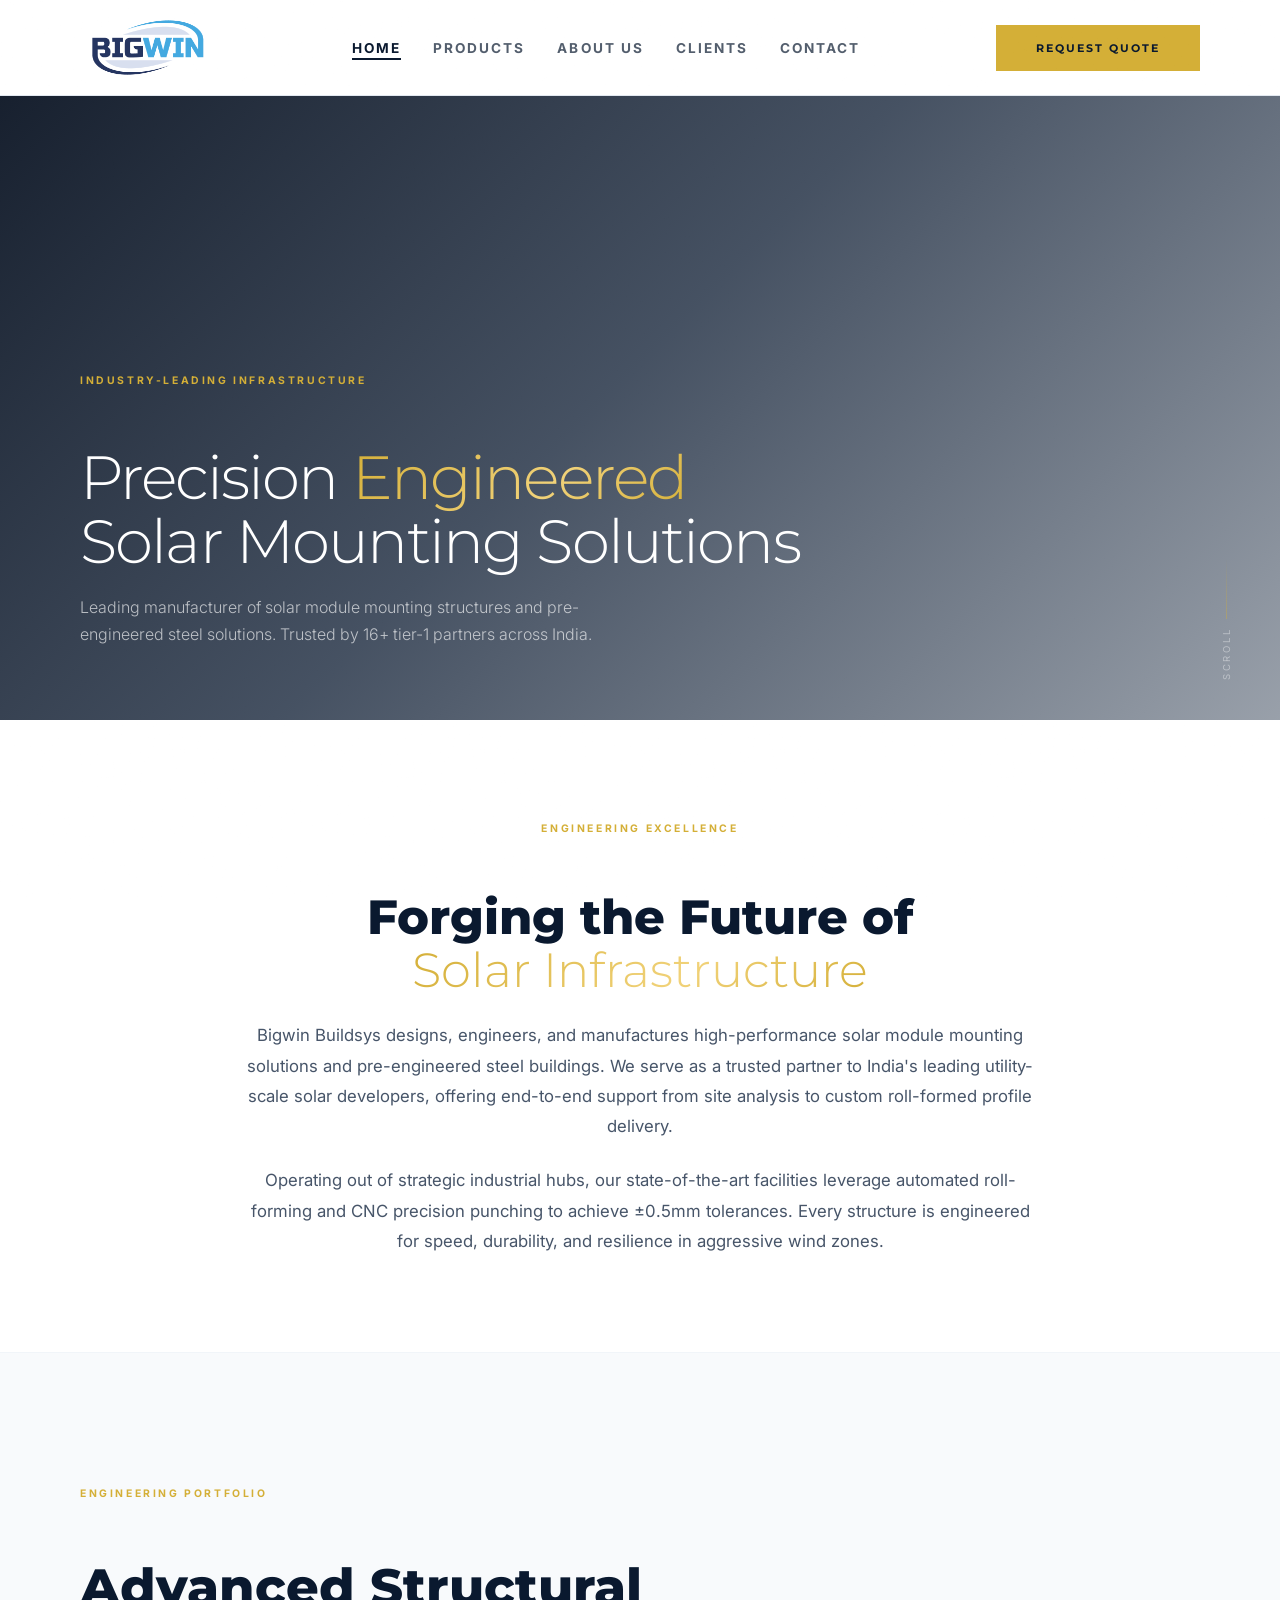
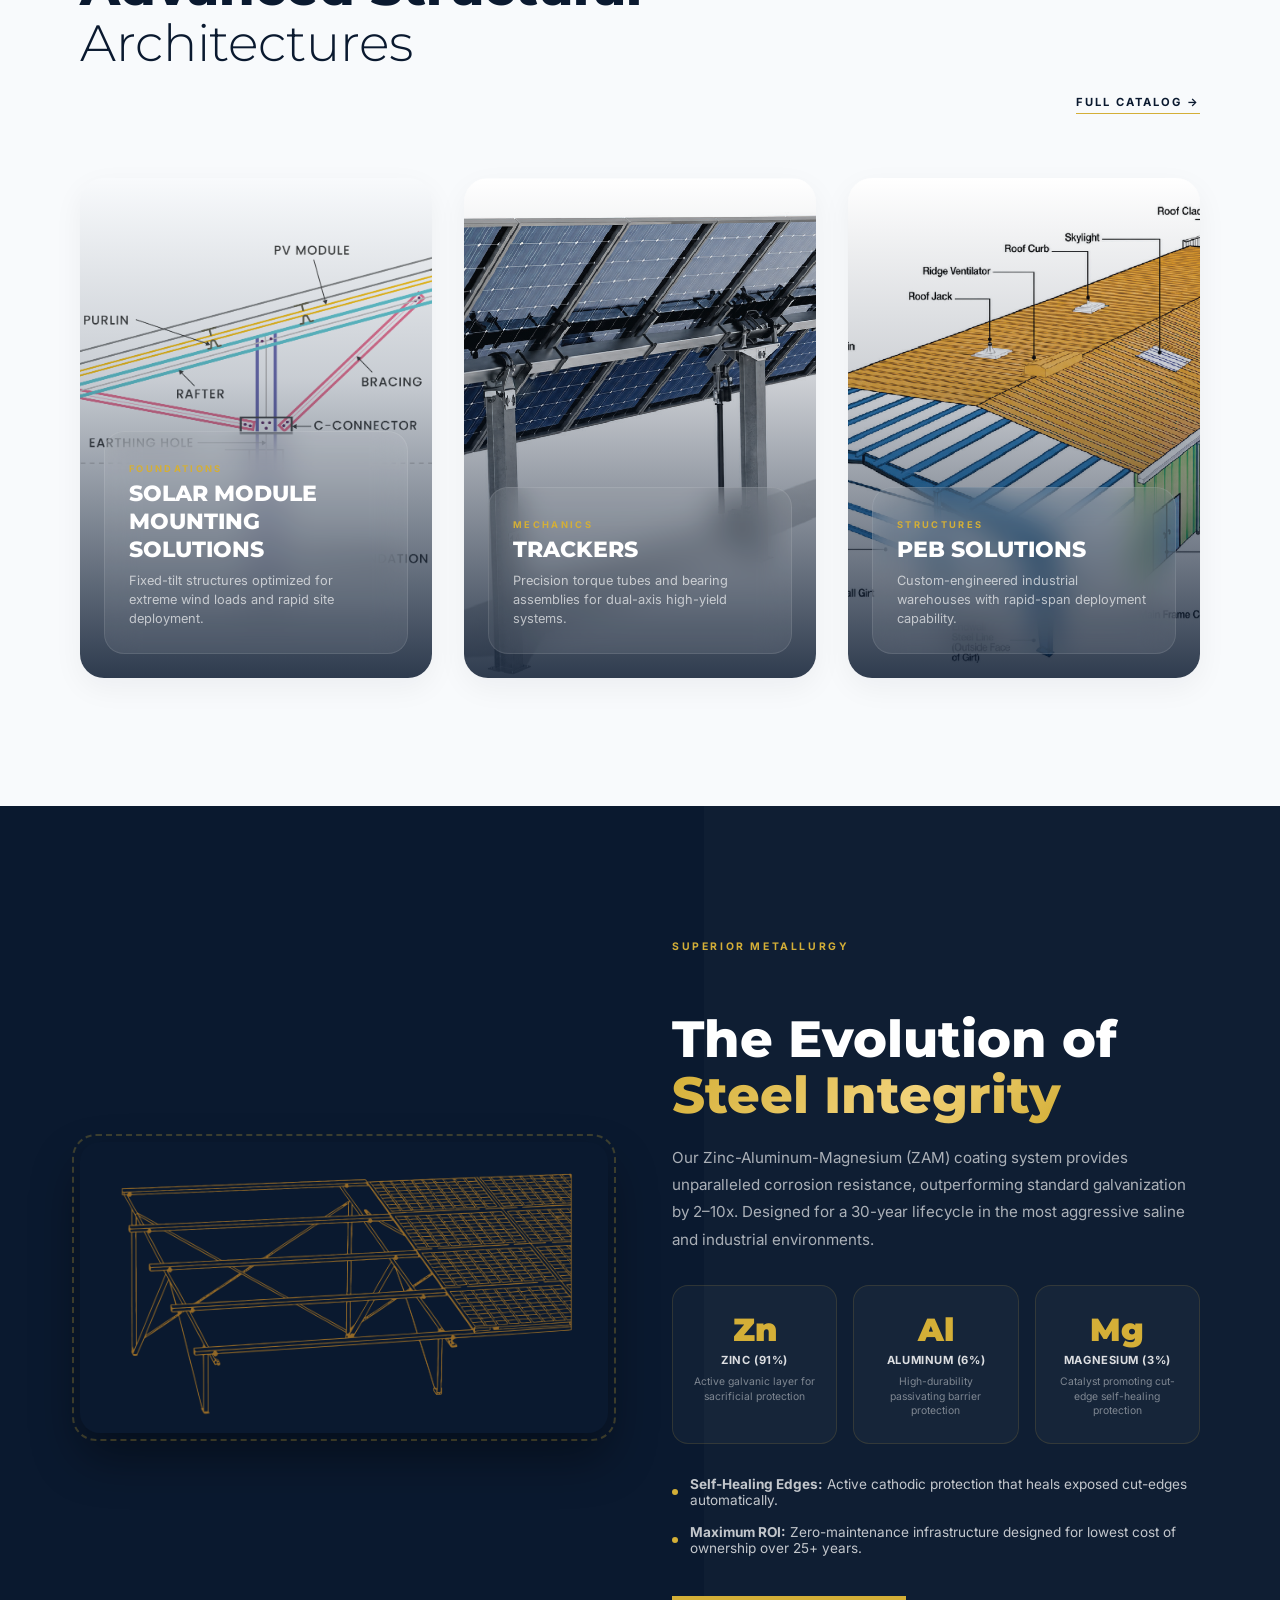
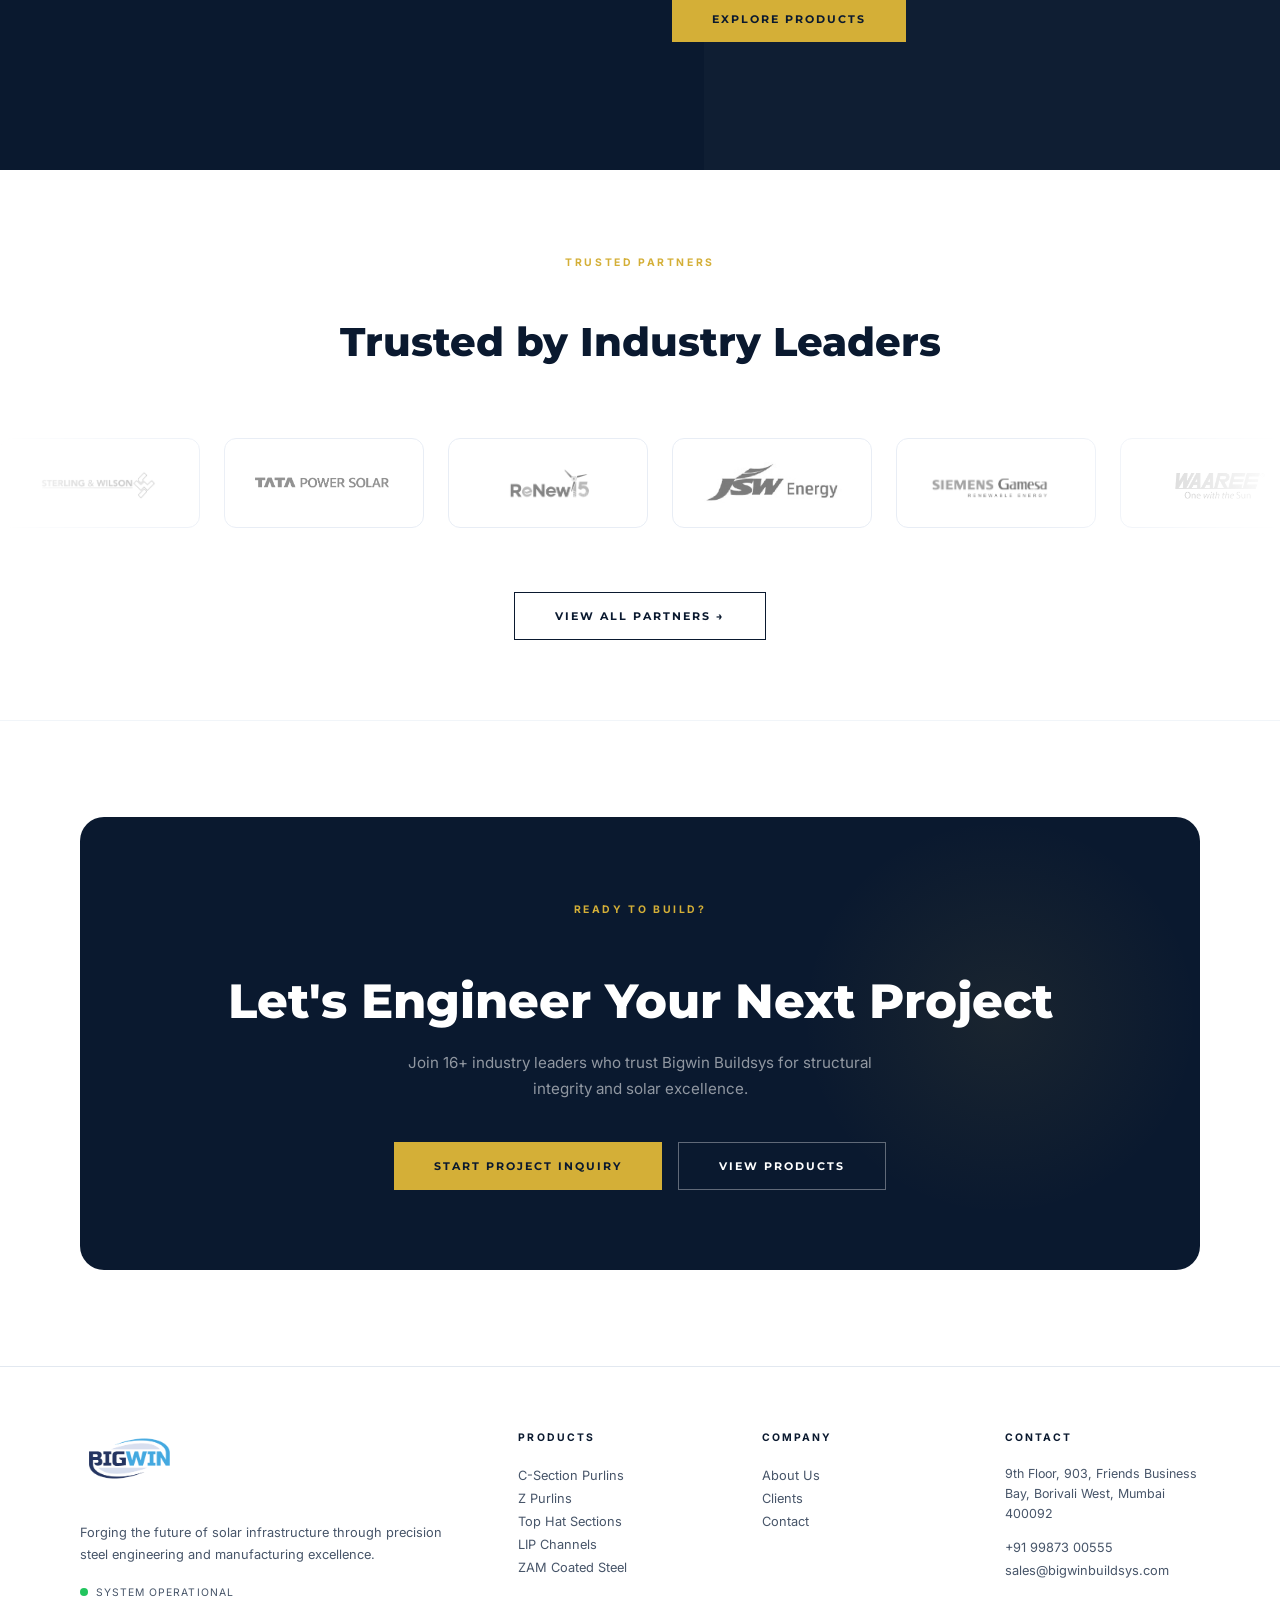
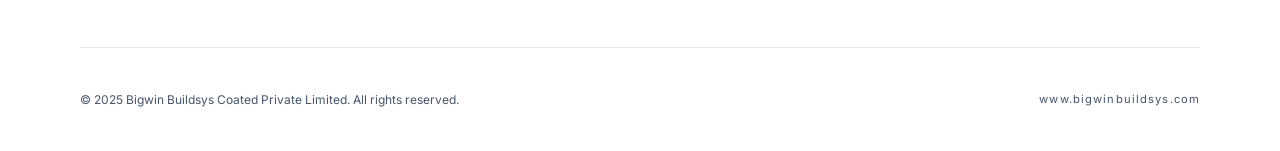
==== commit c175cca9: "Removed solution page" ====
--- a/index.html
+++ b/index.html
@@ -241,7 +241,6 @@
       <div style="display:flex;gap:2rem;align-items:center" id="nav-links">
         <a href="index.html" class="nav-link active">Home</a>
         <a href="products.html" class="nav-link">Products</a>
-        <a href="solutions.html" class="nav-link">Solutions</a>
         <a href="about.html" class="nav-link">About Us</a>
         <a href="clients.html" class="nav-link">Clients</a>
         <a href="contact.html" class="nav-link">Contact</a>
@@ -268,7 +267,7 @@
         <line x1="6" y1="6" x2="18" y2="18" />
       </svg>
     </button>
-    <a href="index.html">Home</a><a href="products.html">Products</a><a href="solutions.html">Solutions</a><a
+    <a href="index.html">Home</a><a href="products.html">Products</a><a
       href="about.html">About Us</a><a href="clients.html">Clients</a><a href="contact.html">Contact</a>
     <a href="contact.html" class="btn-gold" style="margin-top:1rem"><span>Request Quote</span></a>
   </div>
@@ -579,7 +578,6 @@
             style="font-size:0.65rem;letter-spacing:0.2em;text-transform:uppercase;color:var(--gold);font-weight:700;margin-bottom:1.25rem">
             Company</div>
           <a href="about.html" class="footer-link">About Us</a>
-          <a href="solutions.html" class="footer-link">Solutions</a>
           <a href="clients.html" class="footer-link">Clients</a>
           <a href="contact.html" class="footer-link">Contact</a>
         </div>
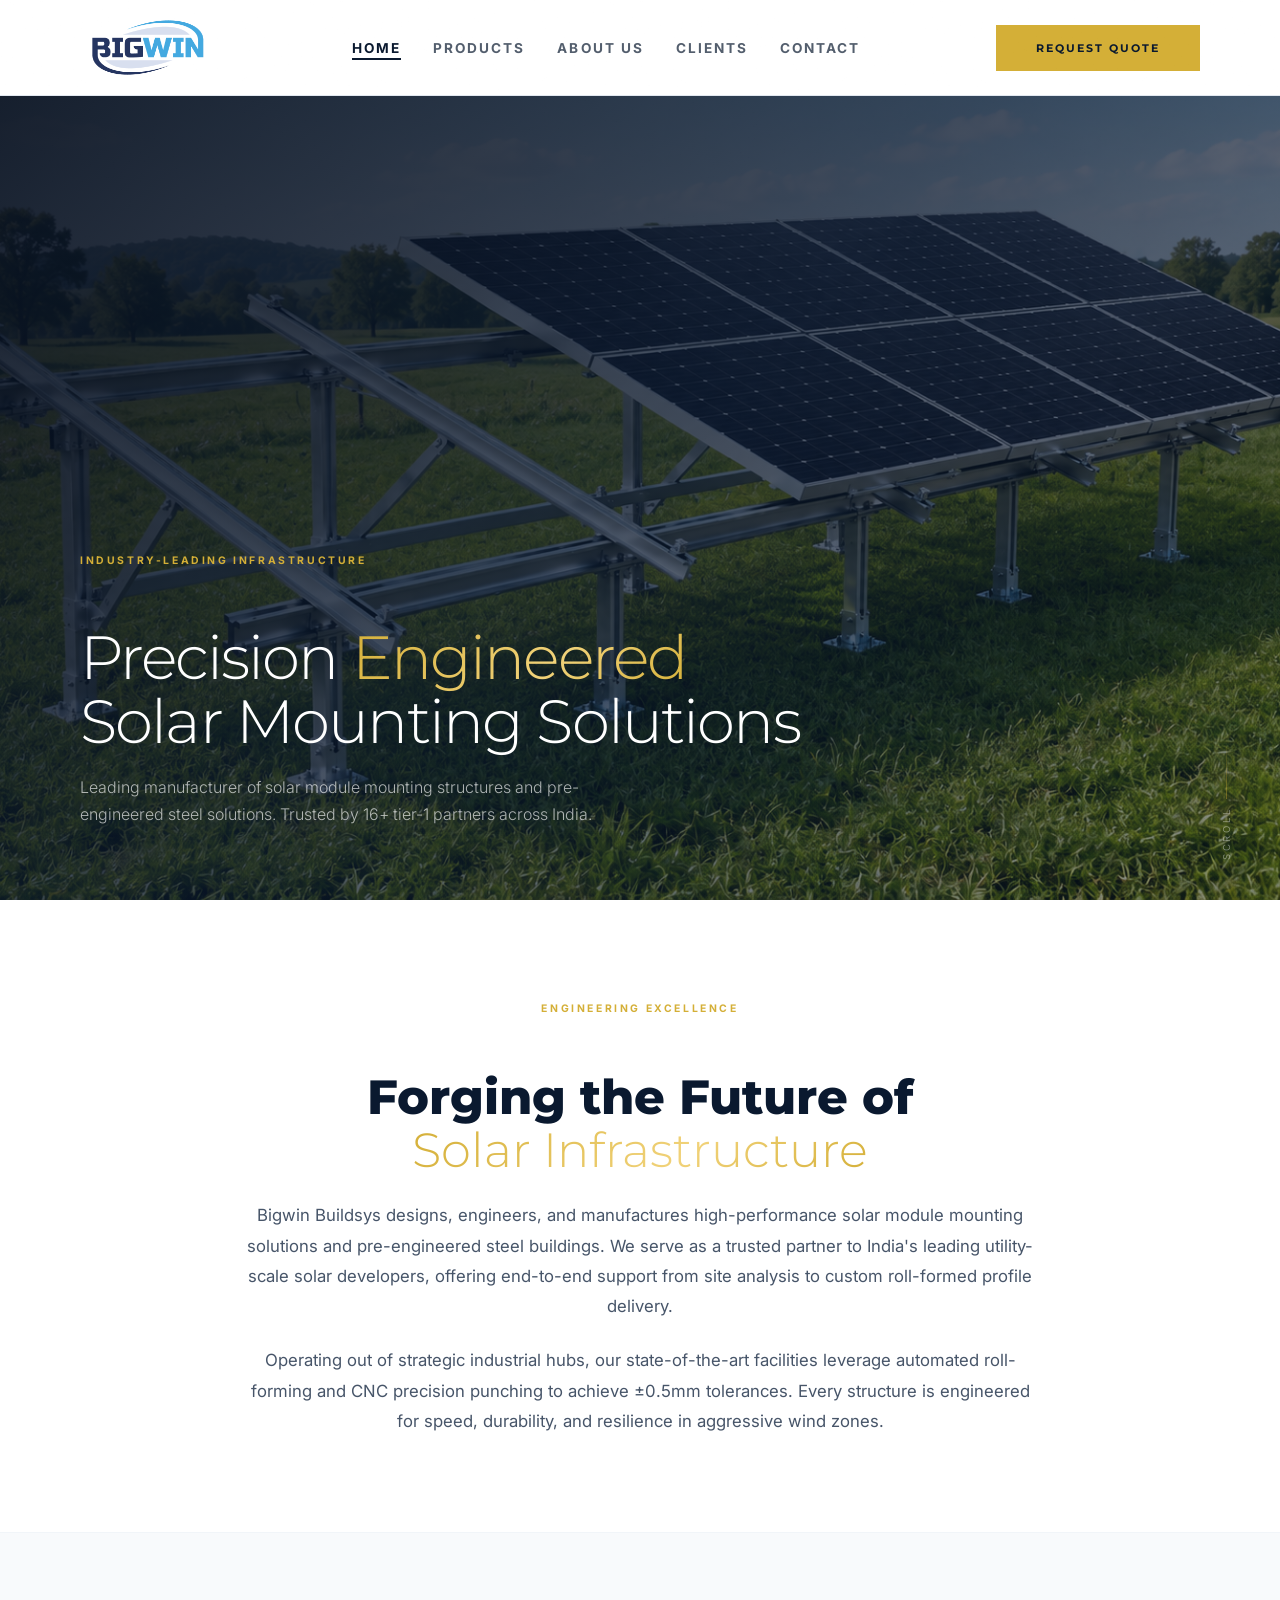
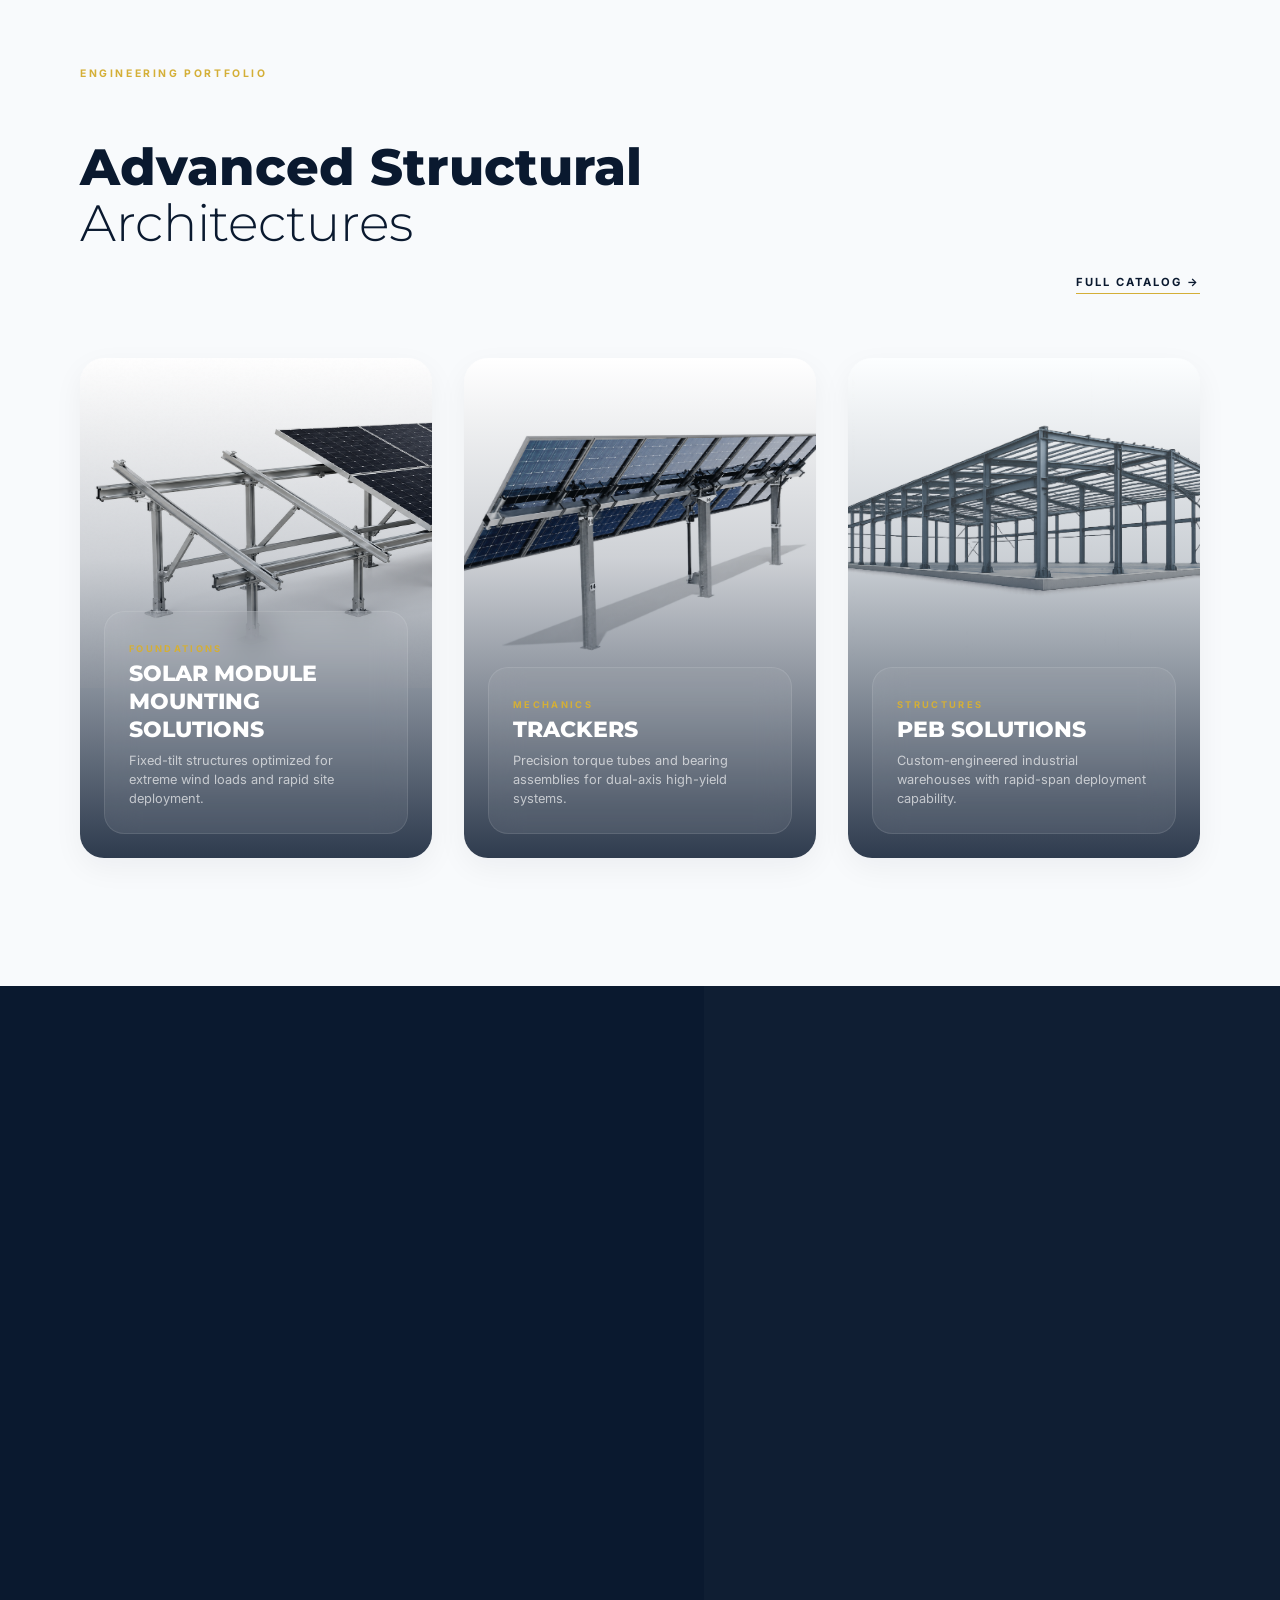
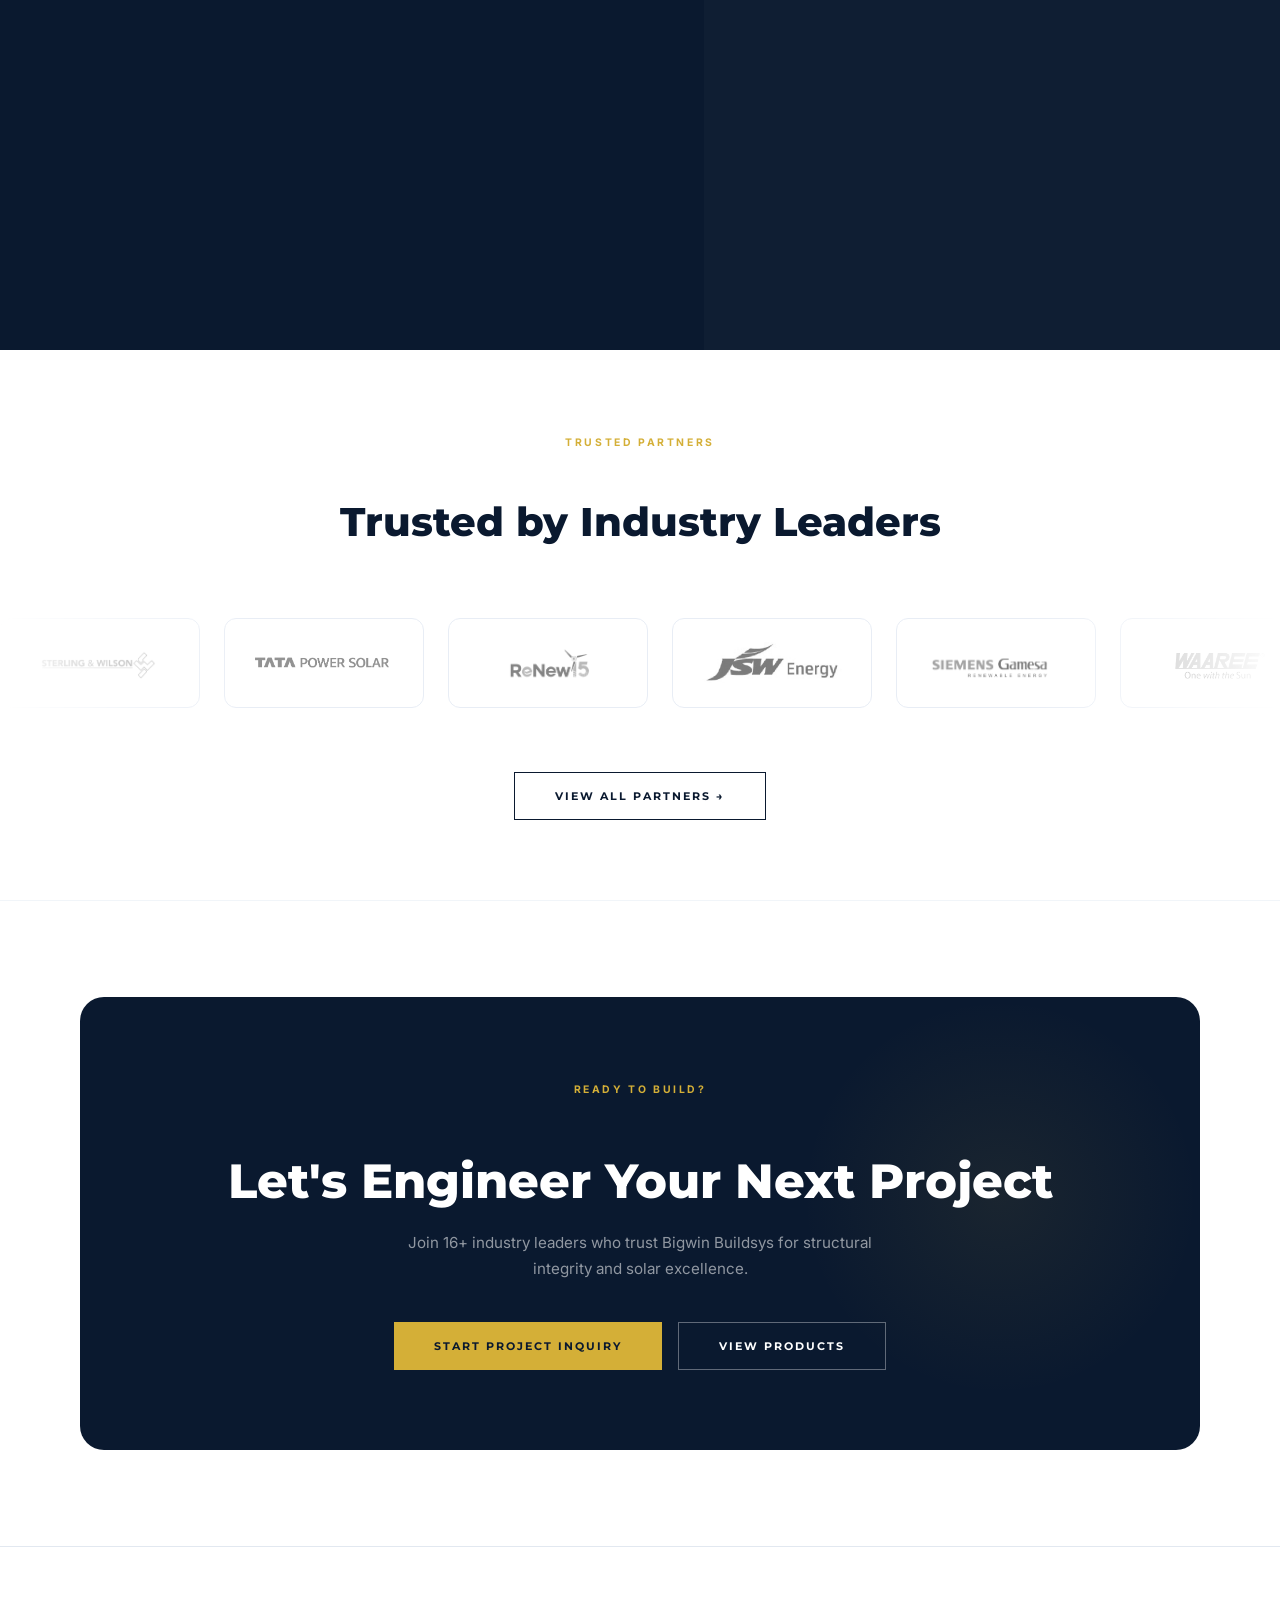
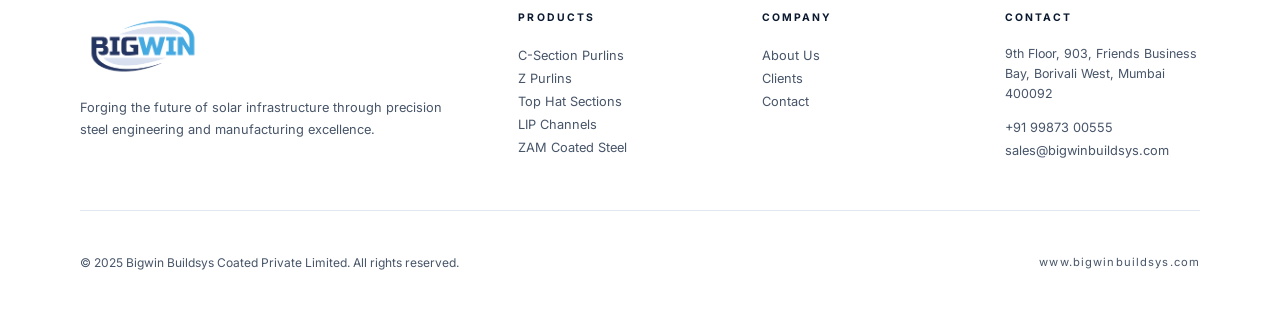
==== commit 650232bb: "feat: implement new branding assets, update site content, and add project documentation" ====
--- a/index.html
+++ b/index.html
@@ -46,7 +46,8 @@
     }
 
     .hero-home {
-      min-height: 720px;
+      height: 100vh;
+      min-height: 650px;
       padding-top: 96px;
       position: relative;
       display: flex;
@@ -58,7 +59,7 @@
     .hero-home-bg {
       position: absolute;
       inset: 0;
-      background-image: url('https://images.unsplash.com/photo-1509391366360-2e959784a276?w=1800&q=80');
+      background-image: url('assets/images/herosection bg.png');
       background-size: cover;
       background-position: center;
     }
@@ -225,6 +226,26 @@
     @media (max-width: 767px) {
       .zam-chemistry-grid {
         grid-template-columns: 1fr;
+      }
+    }
+
+    @media (min-width: 1024px) {
+      .zam-img-col {
+        max-width: none !important;
+        height: 100%;
+        min-height: 480px;
+      }
+      .zam-breakout-img {
+        position: absolute !important;
+        left: calc(100% - 50vw) !important;
+        right: auto !important;
+        top: 50% !important;
+        transform: translateY(-50%) scale(1.6) !important;
+        transform-origin: left center !important;
+        width: 50vw !important;
+        max-width: none !important;
+        height: auto !important;
+        display: block !important;
       }
     }
   </style>
@@ -345,7 +366,7 @@
       <div class="grid-3" style="gap:2rem">
         <!-- Card 1: SOLAR MODULE MOUNTING SOLUTIONS -->
         <div class="arch-card reveal">
-          <img src="assets/images/Strength and Stability.png" alt="Solar Module Mounting Solutions">
+          <img src="assets/images/SOLAR MODULE MOUNTING SOLUTIONS.png" alt="Solar Module Mounting Solutions" style="object-position: left center;height: 66%;">
           <div class="arch-card-overlay">
             <div class="arch-glass-content">
               <div class="section-label" style="font-size:0.58rem;margin-bottom:0.35rem">Foundations</div>
@@ -356,7 +377,7 @@
         </div>
         <!-- Card 2: Trackers -->
         <div class="arch-card reveal reveal-d1">
-          <img src="assets/images/Solar Tracker Components.png" alt="Solar Tracker Components">
+          <img src="assets/images/Solar_Tracker_Components-trasprent.png" alt="Solar Tracker Components">
           <div class="arch-card-overlay">
             <div class="arch-glass-content">
               <div class="section-label" style="font-size:0.58rem;margin-bottom:0.35rem">Mechanics</div>
@@ -367,7 +388,7 @@
         </div>
         <!-- Card 3: PEB Solutions -->
         <div class="arch-card reveal reveal-d2">
-          <img src="assets/images/PEB Solution.png" alt="Pre-Engineered Buildings">
+          <img src="assets/images/Untitddled-1-04.jpeg" alt="Pre-Engineered Buildings">
           <div class="arch-card-overlay">
             <div class="arch-glass-content">
               <div class="section-label" style="font-size:0.58rem;margin-bottom:0.35rem">Structures</div>
@@ -387,12 +408,9 @@
     </div>
     <div class="container-xl" style="position:relative;z-index:10">
       <div style="display:grid;grid-template-columns:1fr;gap:4rem;align-items:center" class="lg-grid-2">
-        <!-- Left Column: ZAM Image with Border Glow -->
-        <div class="reveal" style="position:relative;max-width:560px;margin:0 auto;width:100%">
-          <div style="position:absolute;inset:-8px;border:2px dashed rgba(212,175,55,0.25);border-radius:1.5rem"></div>
-          <div style="border-radius:1.25rem;overflow:hidden;box-shadow:0 24px 48px rgba(0,0,0,0.4)">
-            <img src="assets/images/ZAM Coated Steel.png" alt="ZAM Coated Steel" style="width:100%;display:block">
-          </div>
+        <!-- Left Column: ZAM Image -->
+        <div class="reveal zam-img-col" style="position:relative;width:100%;">
+          <img src="assets/images/zam coated steel blue.png" alt="ZAM Coated Steel" class="zam-breakout-img" style="width:100%;height:auto;display:block;">
         </div>
         <!-- Right Column: Details and Chemistry Boxes -->
         <div class="reveal reveal-d1">
@@ -553,15 +571,9 @@
         class="reveal">
         <div>
           <a href="index.html" style="display:inline-block"><img src="assets/images/bigwin.png" alt="Bigwin Buildsys"
-              style="height:55px;width:auto;object-fit:contain;margin-bottom:1.25rem"></a>
+              style="height:70px;width:auto;object-fit:contain;"></a>
           <p style="font-size:0.8rem;color:rgba(255,255,255,0.4);line-height:1.7;margin-bottom:1.25rem">Forging the
             future of solar infrastructure through precision steel engineering and manufacturing excellence.</p>
-          <div style="display:flex;align-items:center;gap:0.5rem">
-            <span class="dot-live"></span>
-            <span
-              style="font-size:0.65rem;color:rgba(255,255,255,0.4);letter-spacing:0.1em;text-transform:uppercase">System
-              Operational</span>
-          </div>
         </div>
         <div>
           <div
--- a/assets/css/main.css
+++ b/assets/css/main.css
@@ -226,7 +226,7 @@
 }
 .product-card .img-wrap img {
   width: 100%;
-  height: 100%;
+  height: 145%;
   object-fit: contain;
   transition: transform 0.7s var(--ease-spring);
 }
@@ -525,9 +525,9 @@
   border-color: rgba(212,175,55,0.4);
 }
 .other-card img {
-  width: 100%;
+  width: 70%;
   height: 140px;
-  object-fit: cover;
+  /* object-fit: cover; */
   border-radius: 0.75rem;
   margin-bottom: 1rem;
 }
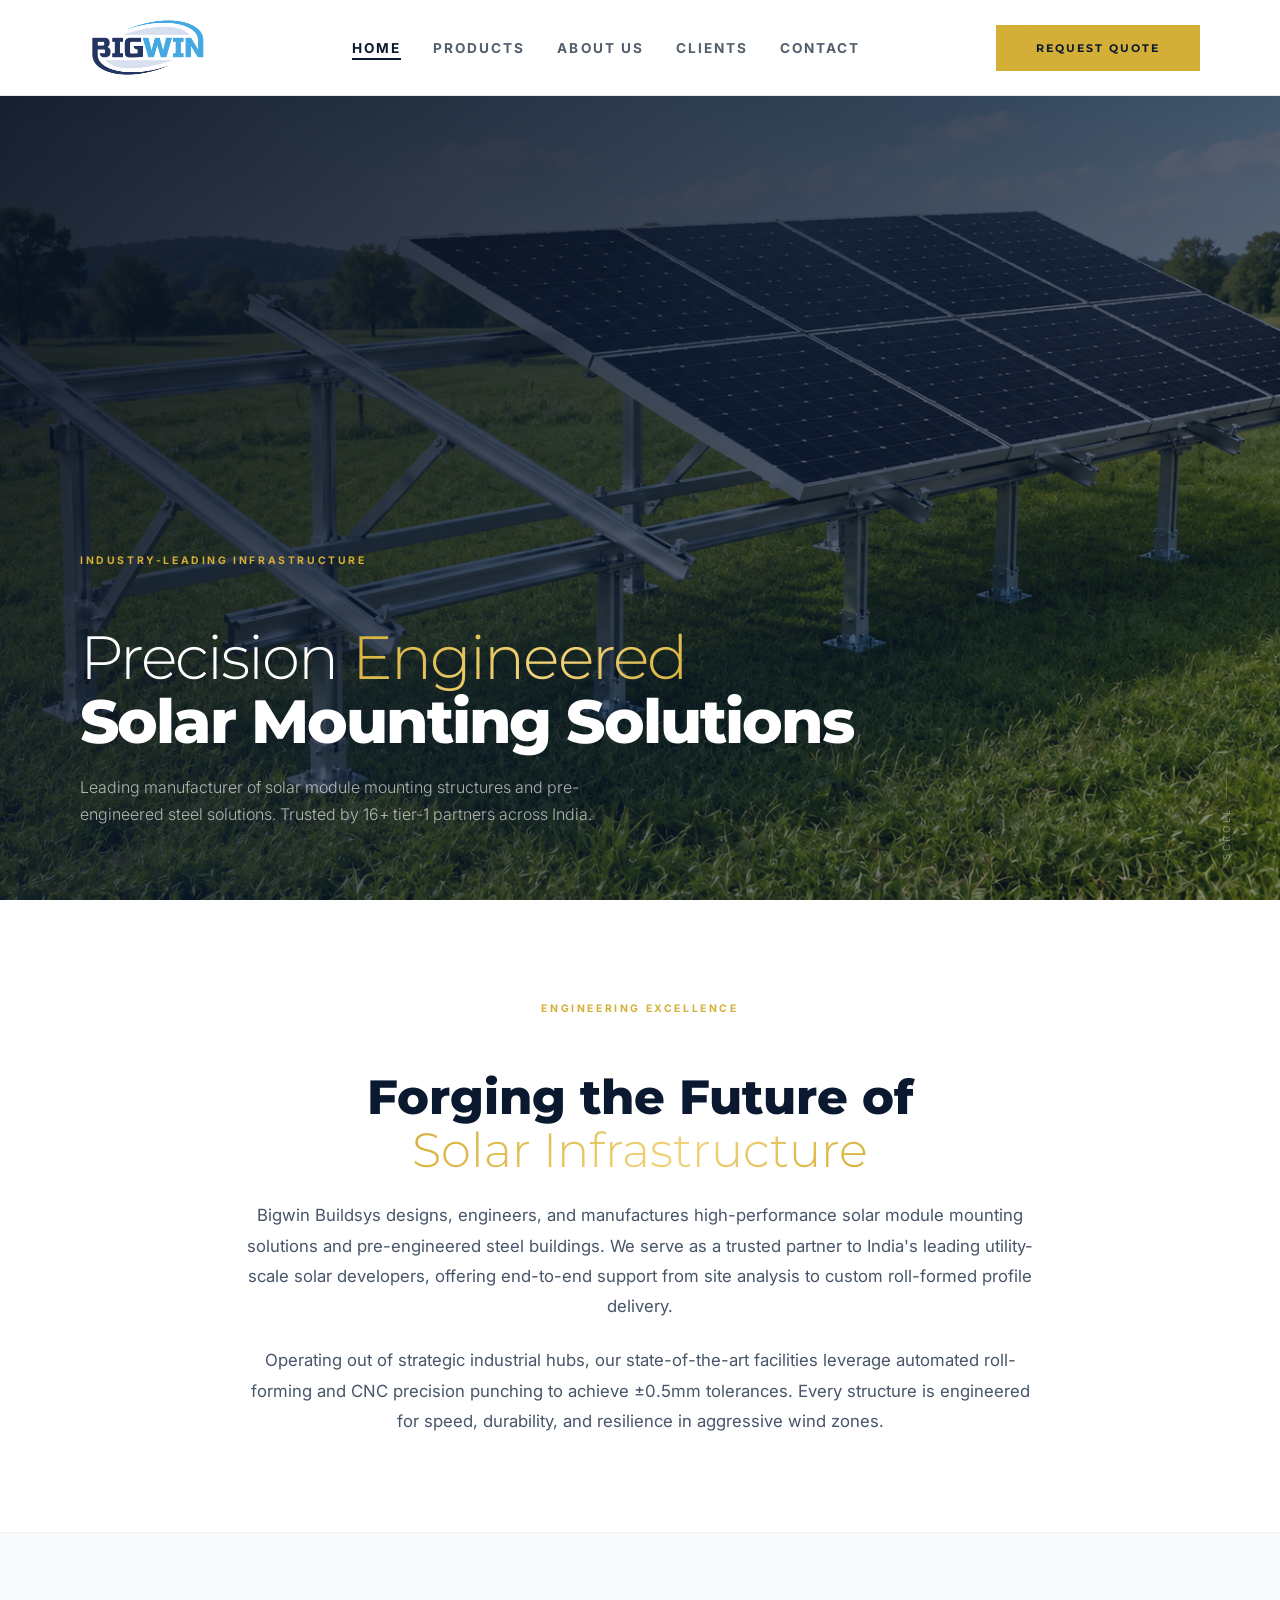
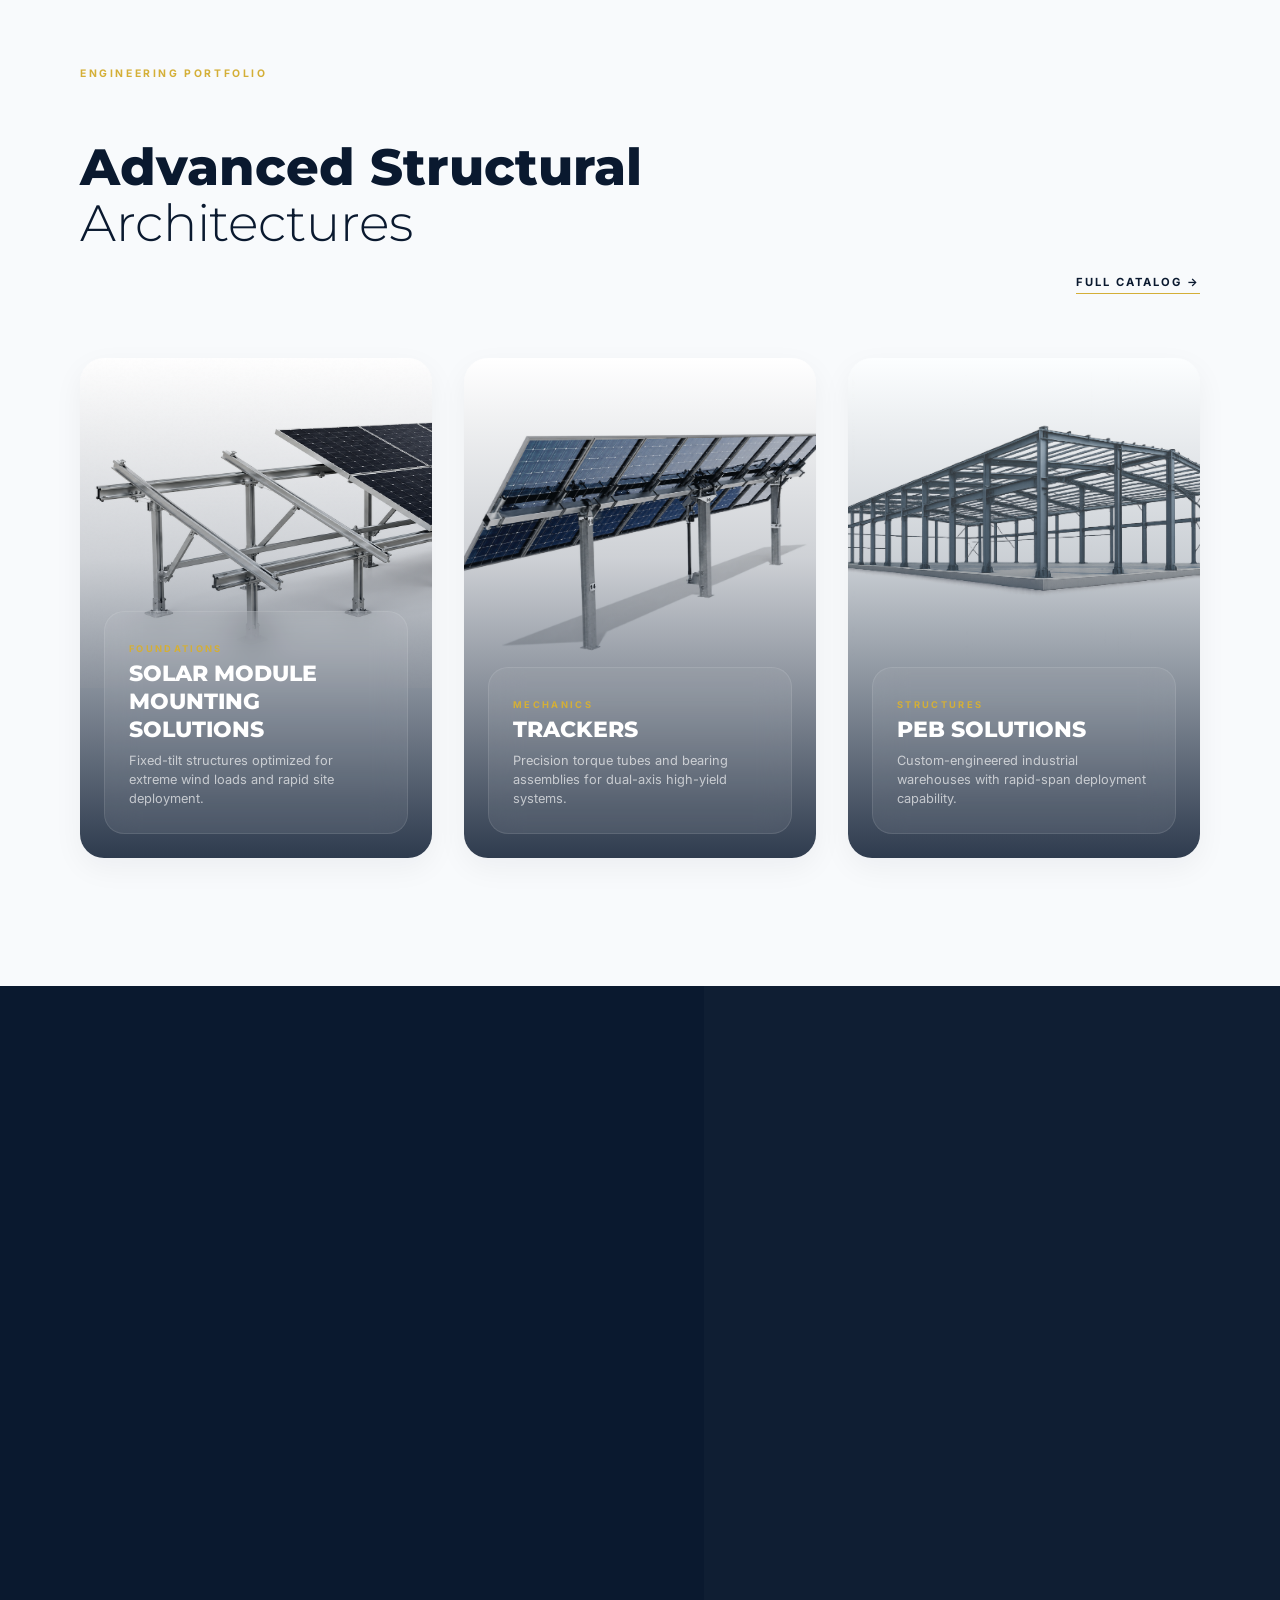
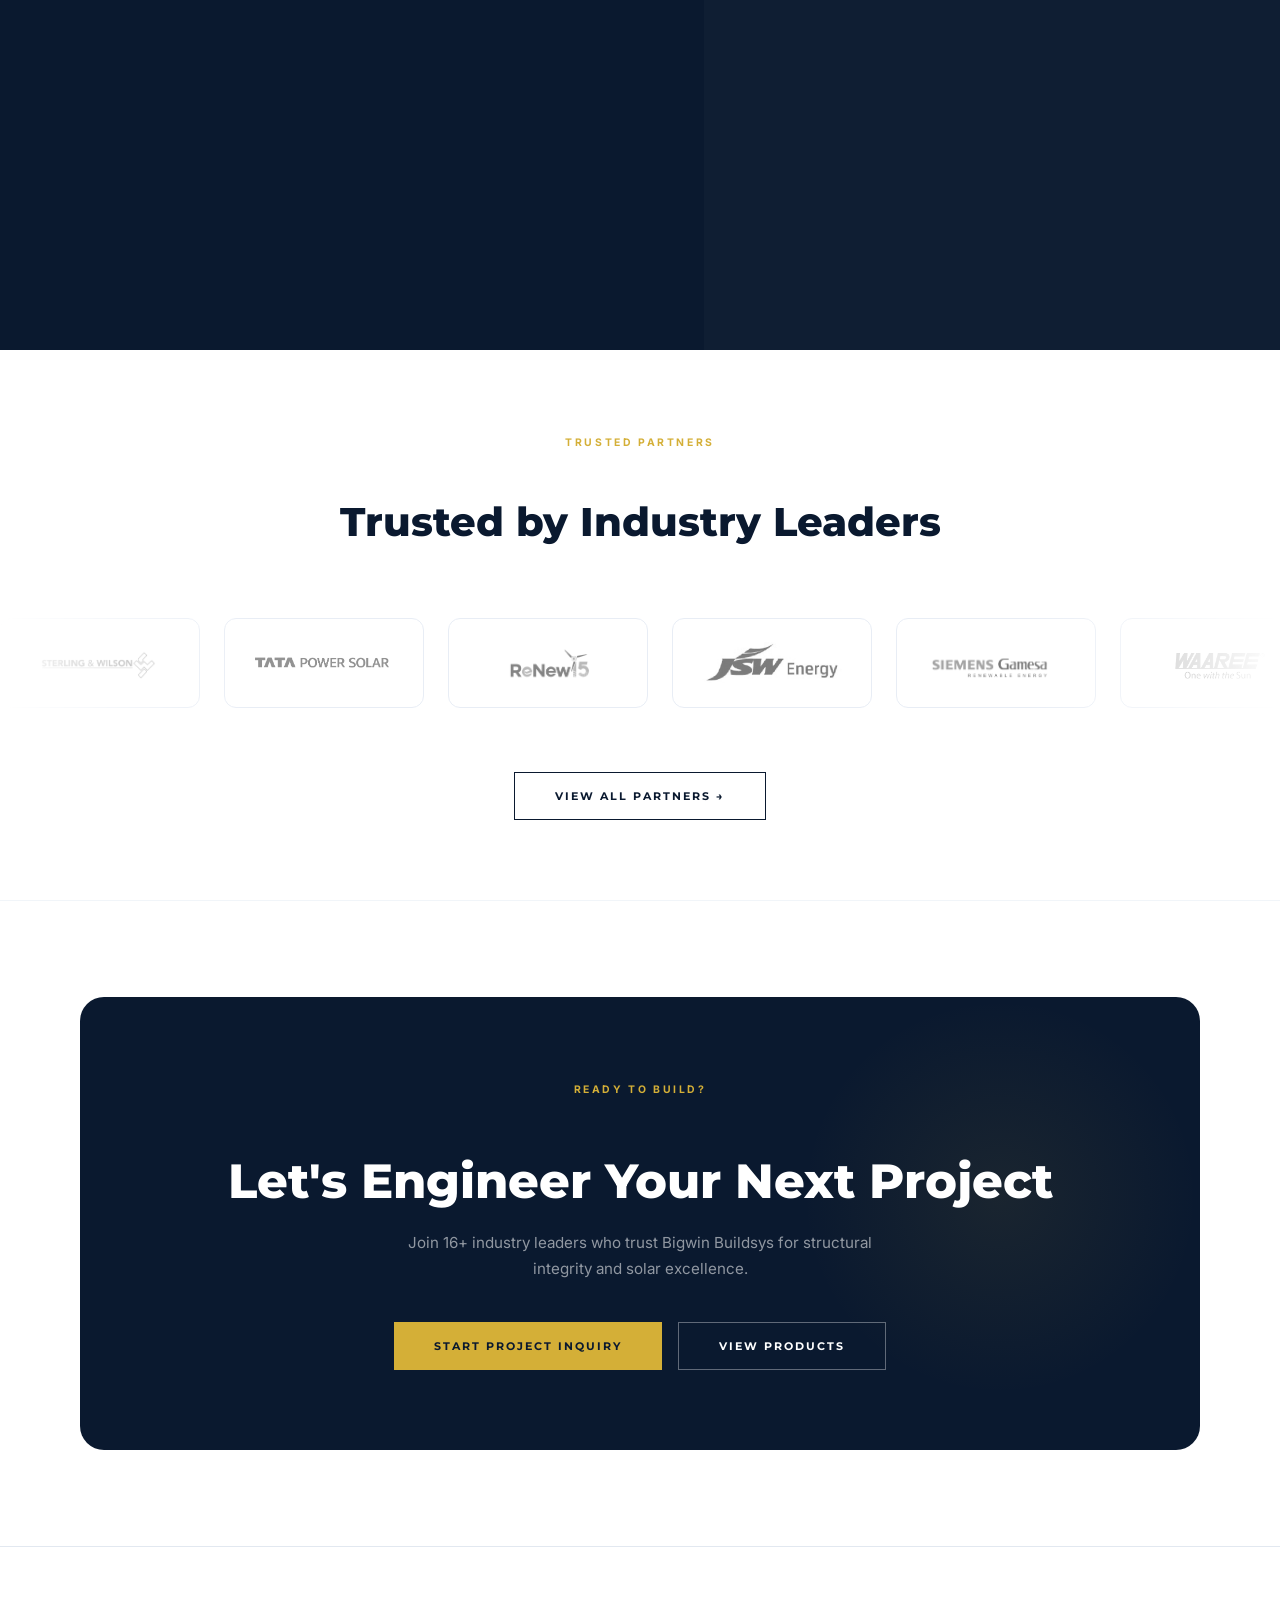
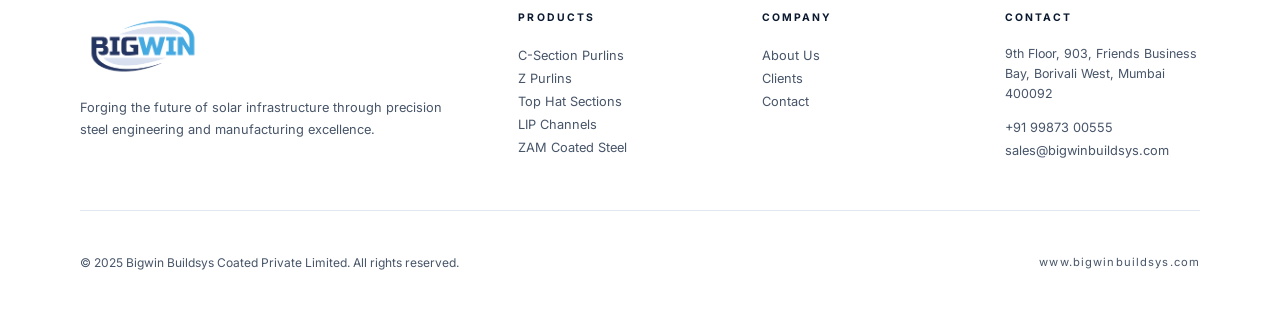
==== commit 7d804d38: "feat: apply title styling typography updates across main site pages" ====
--- a/index.html
+++ b/index.html
@@ -304,9 +304,7 @@
         </div>
         <h1 class="fade-up fade-up-d1"
           style="font-family:'Montserrat',sans-serif;font-size:clamp(2rem,4.8vw,4rem);font-weight:300;color:white;line-height:1.05;letter-spacing:-0.03em;margin-bottom:1.25rem">
-          Precision <span class="gradient-text-gold">Engineered</span><br><span style="white-space:nowrap">Solar
-            Mounting
-            Solutions</span>
+          Precision <span class="gradient-text-gold">Engineered</span><br><span class="title-bold" style="white-space:nowrap">Solar Mounting Solutions</span>
         </h1>
         <p class="fade-up fade-up-d2"
           style="font-size:1rem;color:rgba(255,255,255,0.65);max-width:540px;line-height:1.7;font-weight:300">
@@ -417,7 +415,7 @@
           <div class="section-label">Superior Metallurgy</div>
           <h2
             style="font-size:clamp(2rem,4vw,3.25rem);font-weight:800;color:white;line-height:1.1;margin-bottom:1.25rem">
-            The Evolution of<br><span class="gradient-text-gold">Steel Integrity</span>
+            <span class="title-thin">The Evolution of</span><br><span class="gradient-text-gold">Steel Integrity</span>
           </h2>
           <p style="font-size:0.95rem;color:rgba(255,255,255,0.65);line-height:1.8;margin-bottom:2rem">
             Our Zinc-Aluminum-Magnesium (ZAM) coating system provides unparalleled corrosion resistance, outperforming
--- a/assets/css/main.css
+++ b/assets/css/main.css
@@ -589,3 +589,12 @@
 footer div[style*="color:var(--gold)"] {
   color: var(--navy) !important;
 }
+
+/* ── Title Typography Highlights ── */
+.title-bold {
+  font-weight: 800 !important;
+}
+.title-thin {
+  font-weight: 300 !important;
+}
+
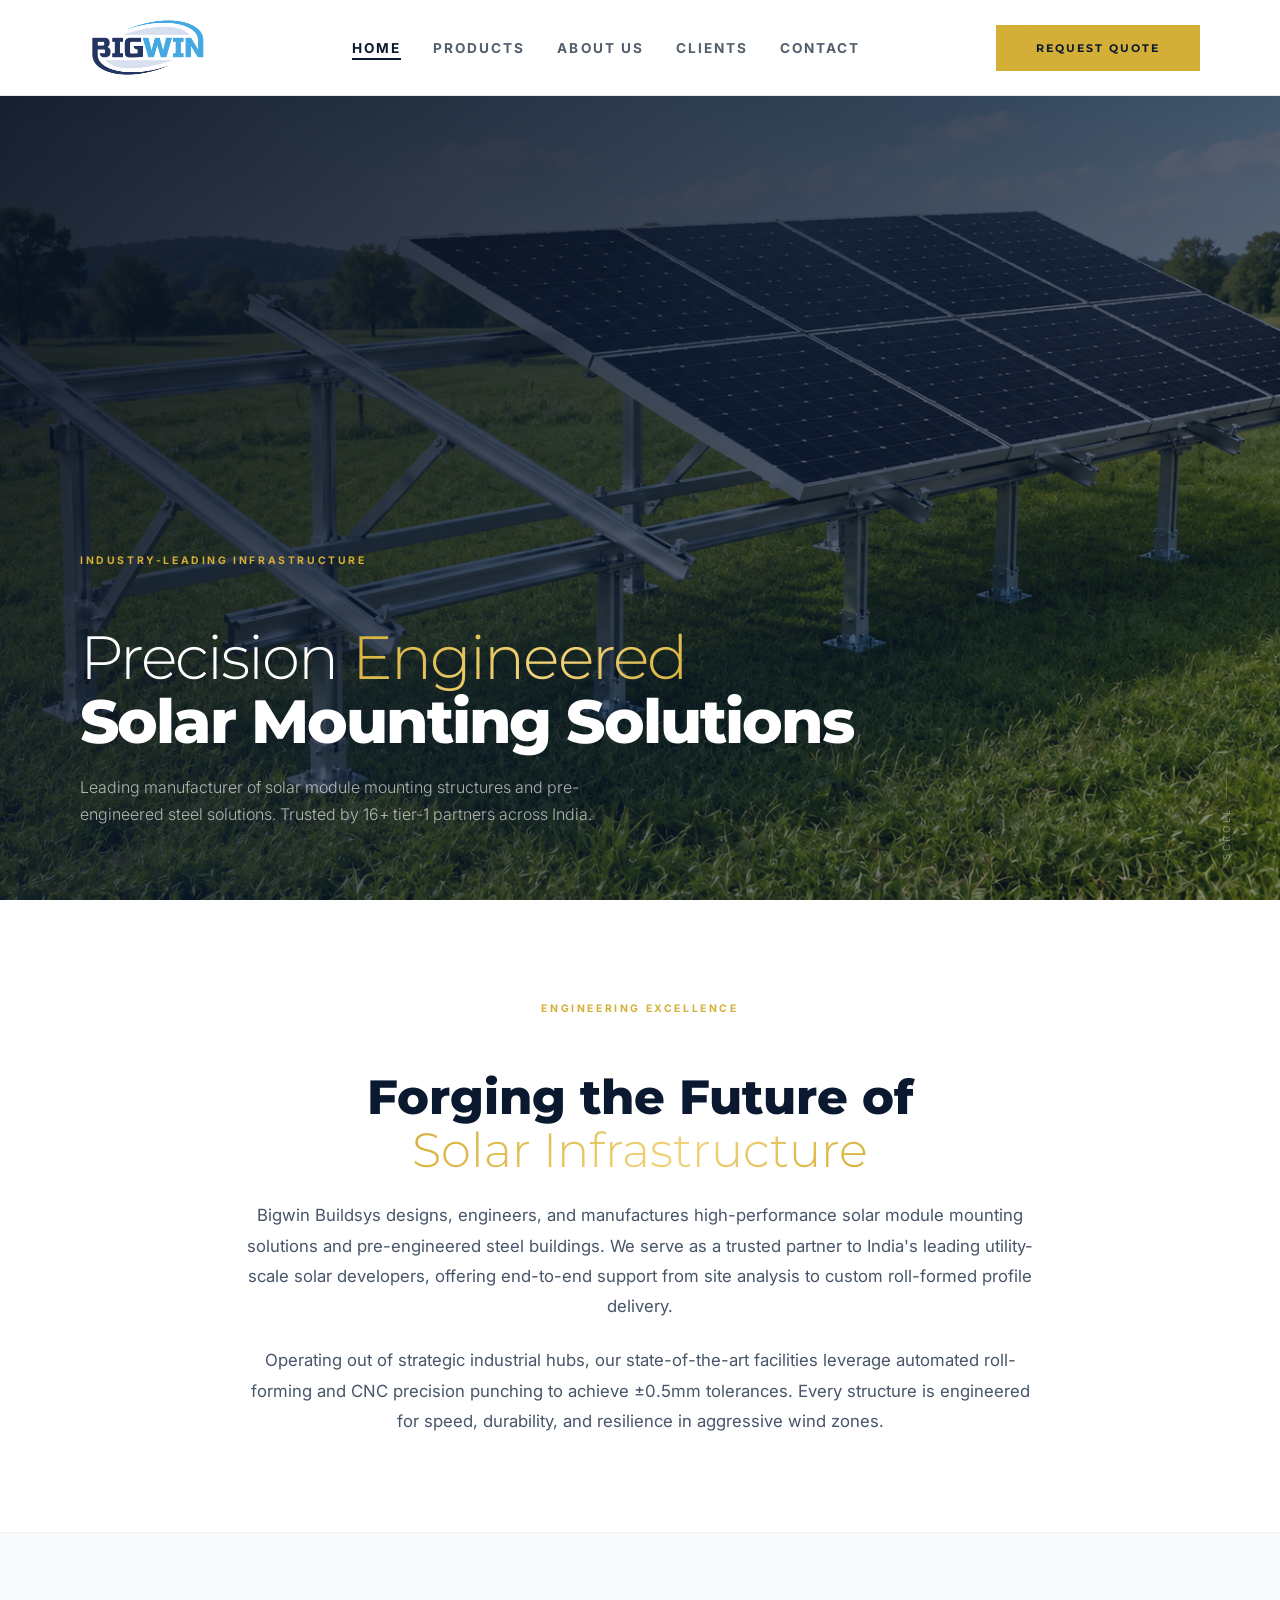
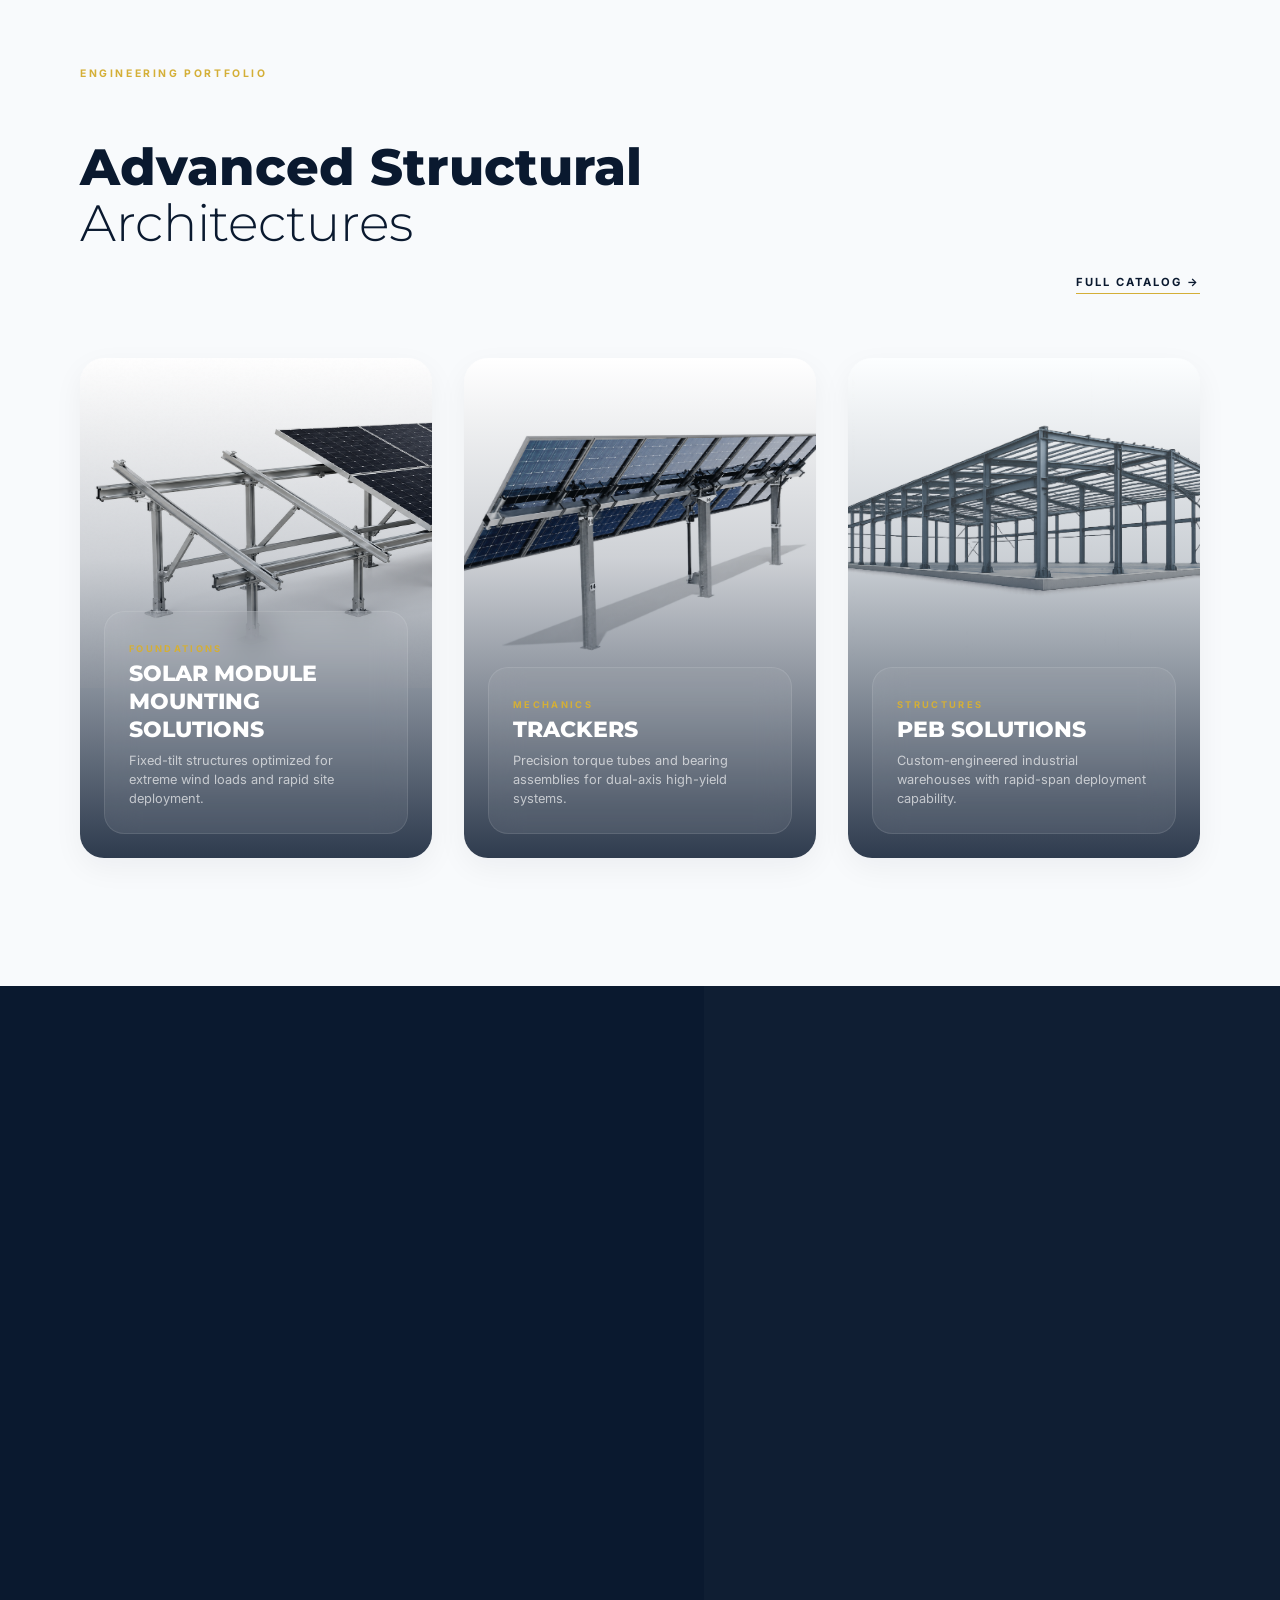
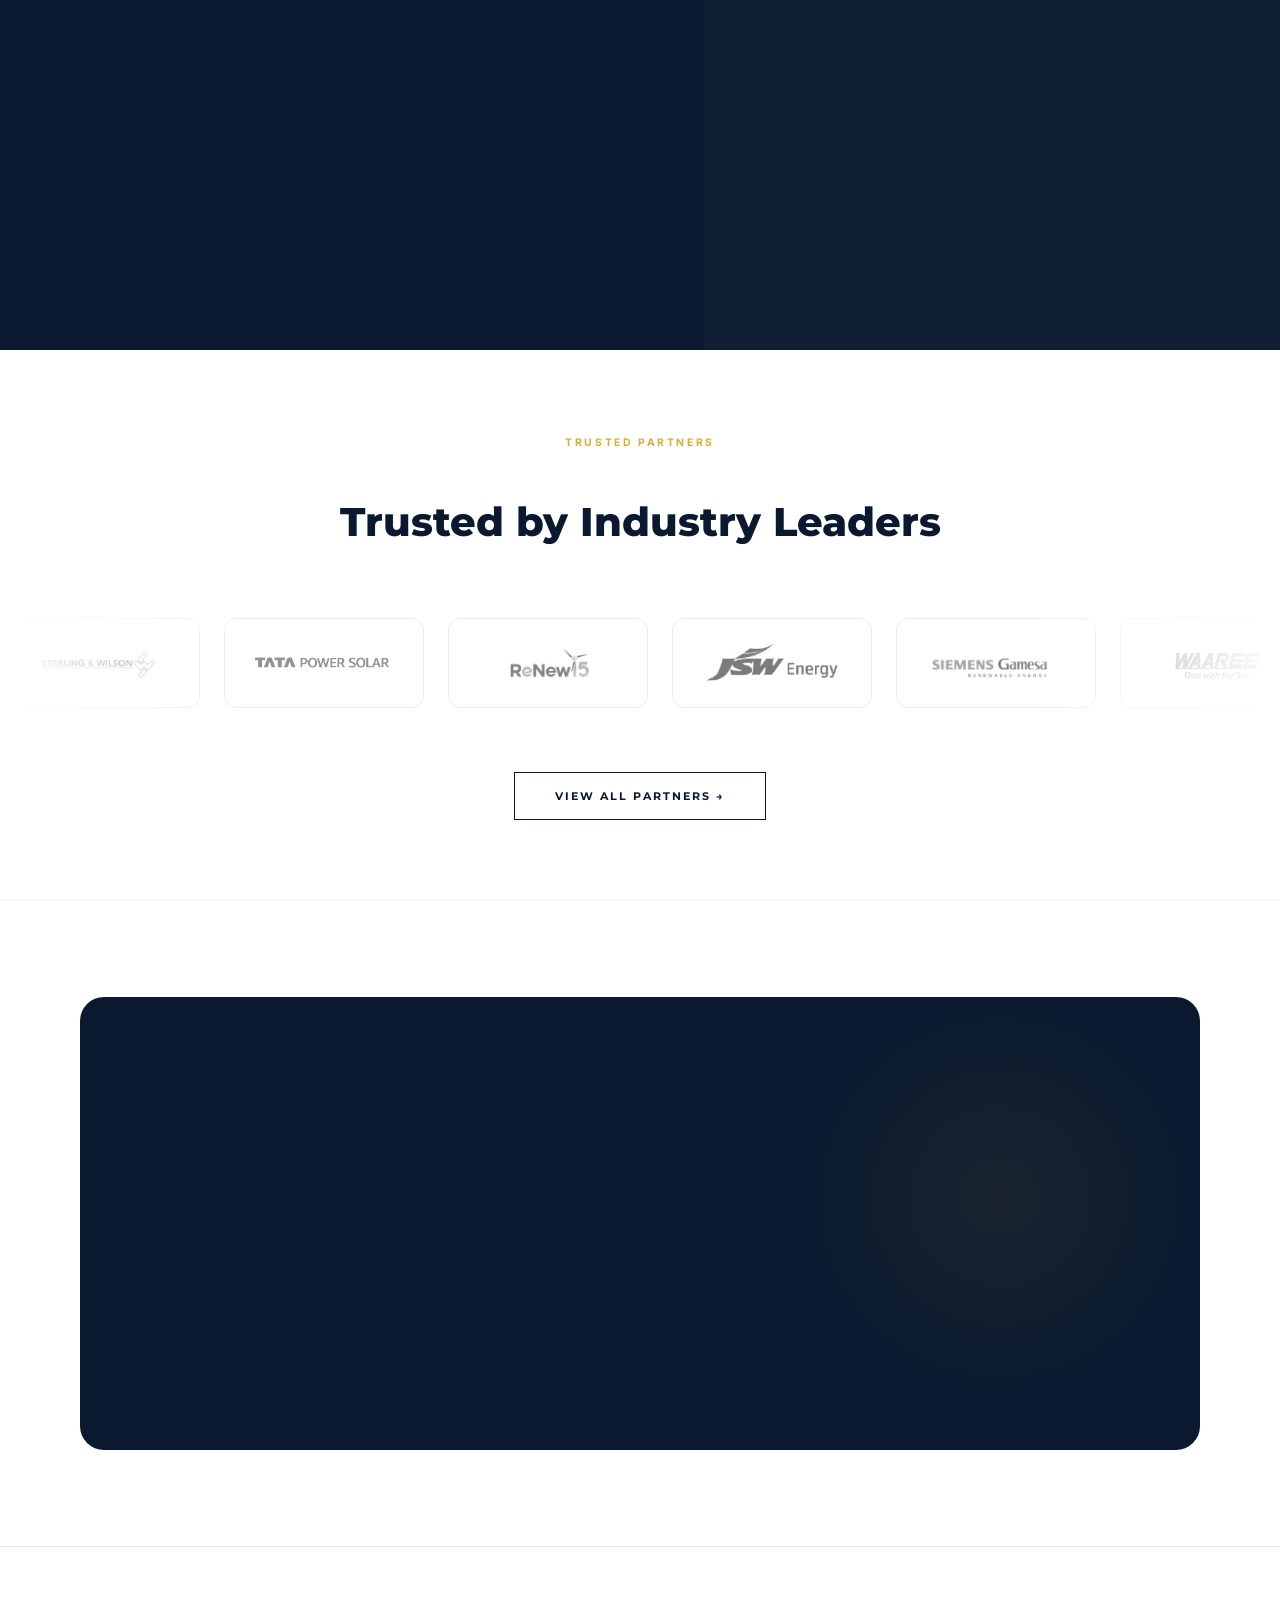
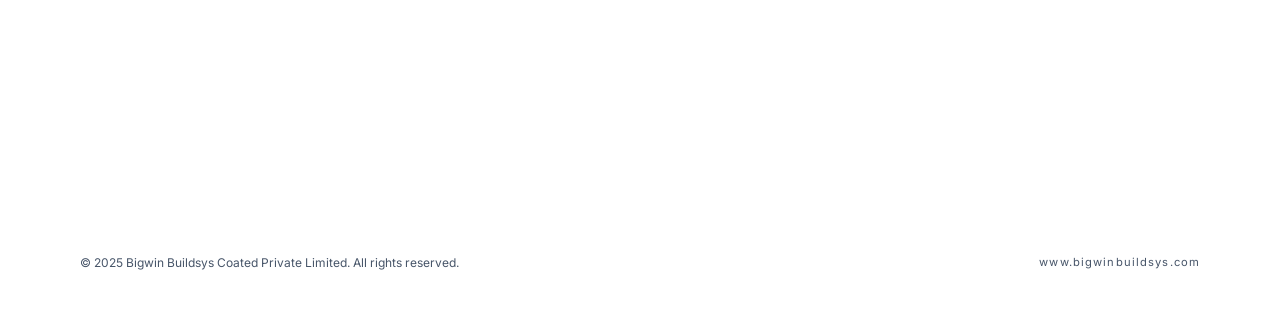
==== commit 7ca10ef2: "Updated the email address to overall site" ====
--- a/index.html
+++ b/index.html
@@ -598,7 +598,7 @@
           <p style="font-size:0.78rem;color:rgba(255,255,255,0.4);line-height:1.6;margin-bottom:0.75rem">9th Floor, 903,
             Friends Business Bay, Borivali West, Mumbai 400092</p>
           <a href="tel:+919987300555" class="footer-link">+91 99873 00555</a>
-          <a href="mailto:sales@bigwinbuildsys.com" class="footer-link">sales@bigwinbuildsys.com</a>
+          <a href="mailto:info@spanoindustry.com" class="footer-link">info@spanoindustry.com</a>
         </div>
       </div>
       <div
--- a/assets/css/main.css
+++ b/assets/css/main.css
@@ -484,6 +484,7 @@
   position: relative;
   overflow: hidden;
   background: var(--navy-deep);
+  height: 100vh;
 }
 .page-hero-bg {
   position: absolute;
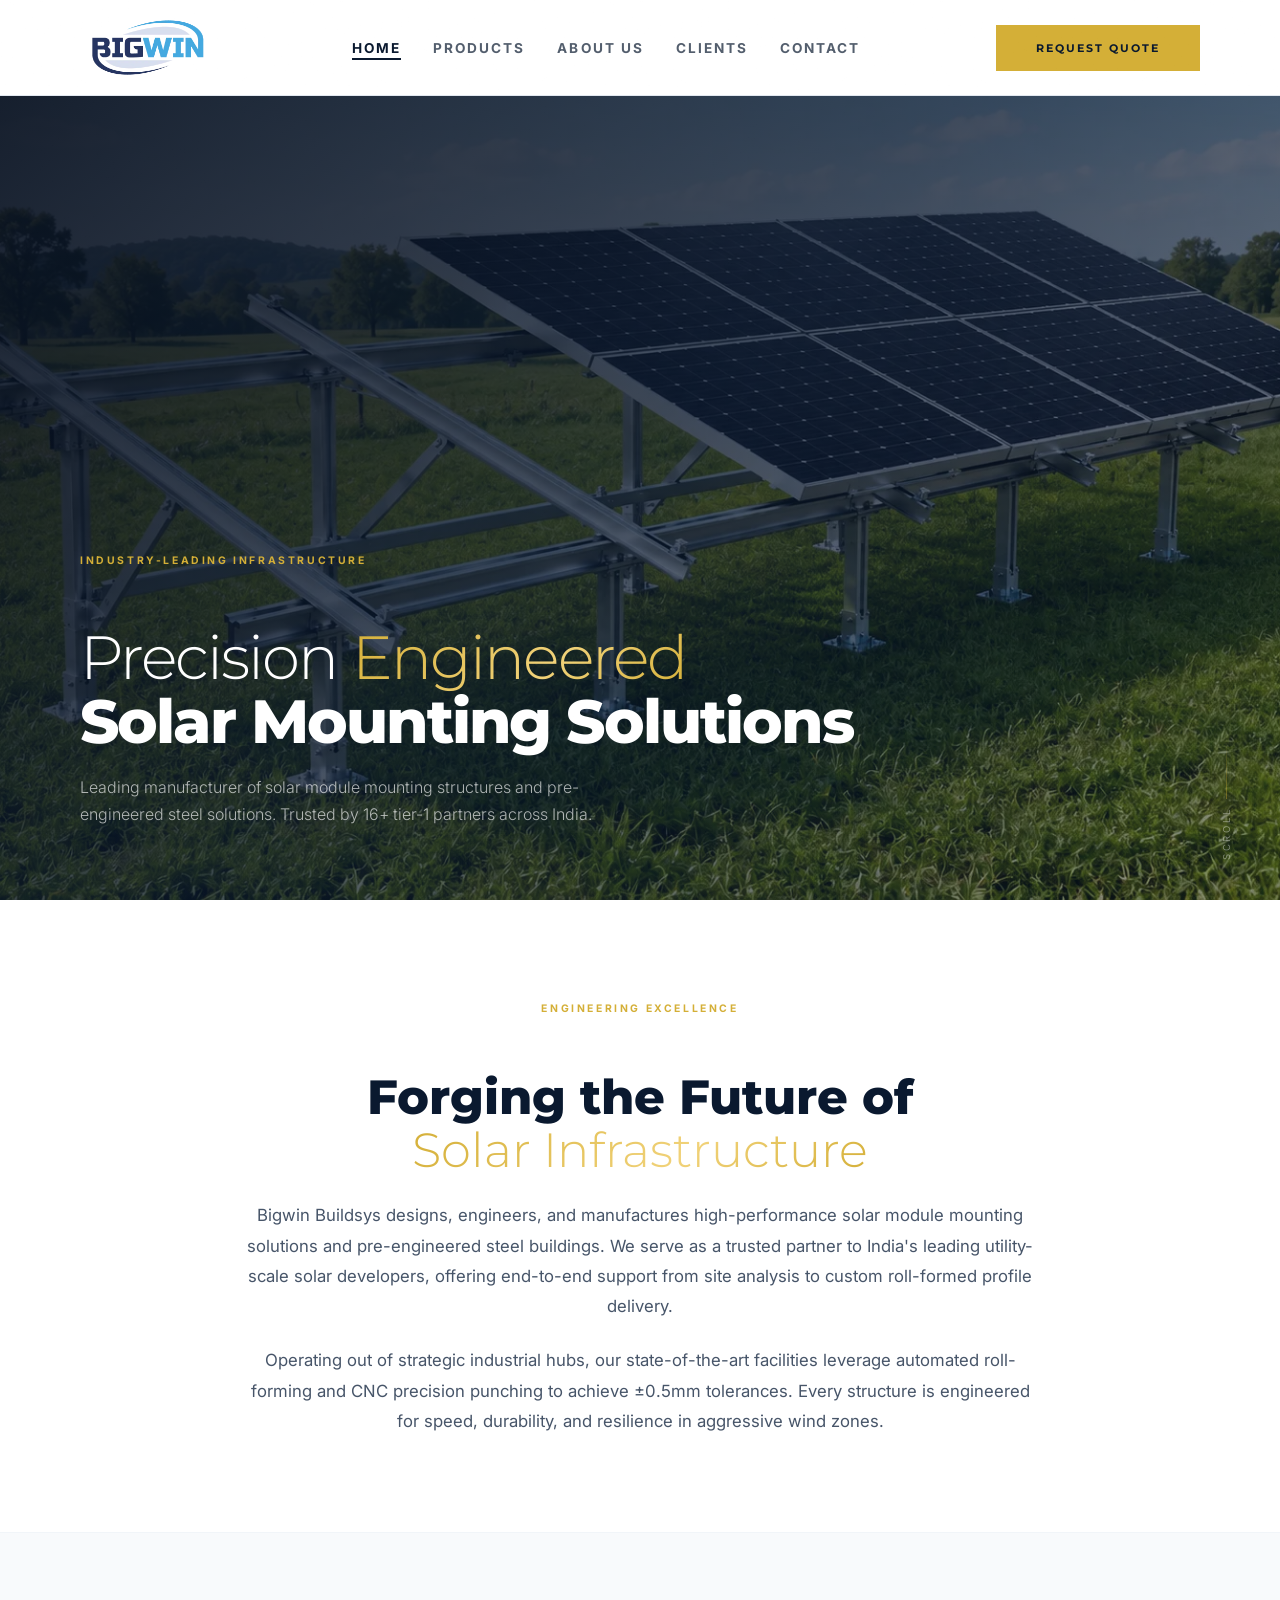
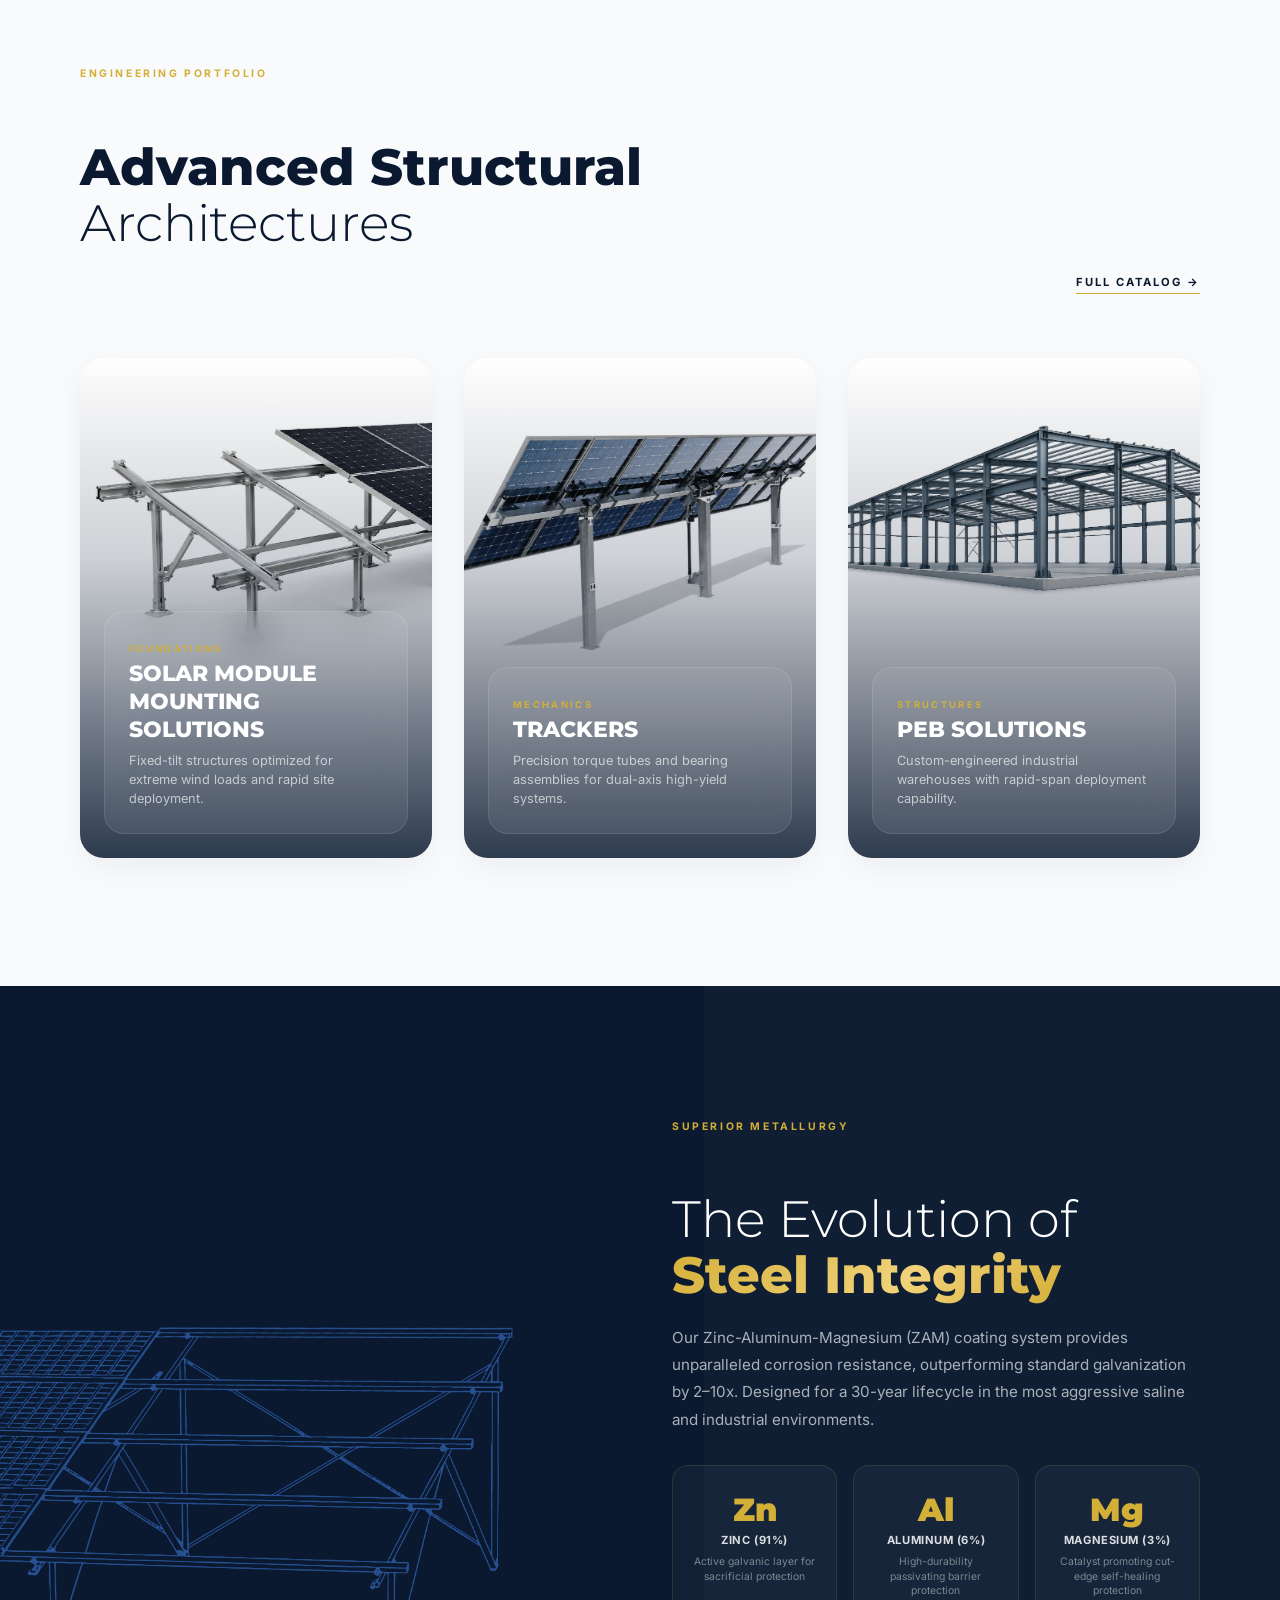
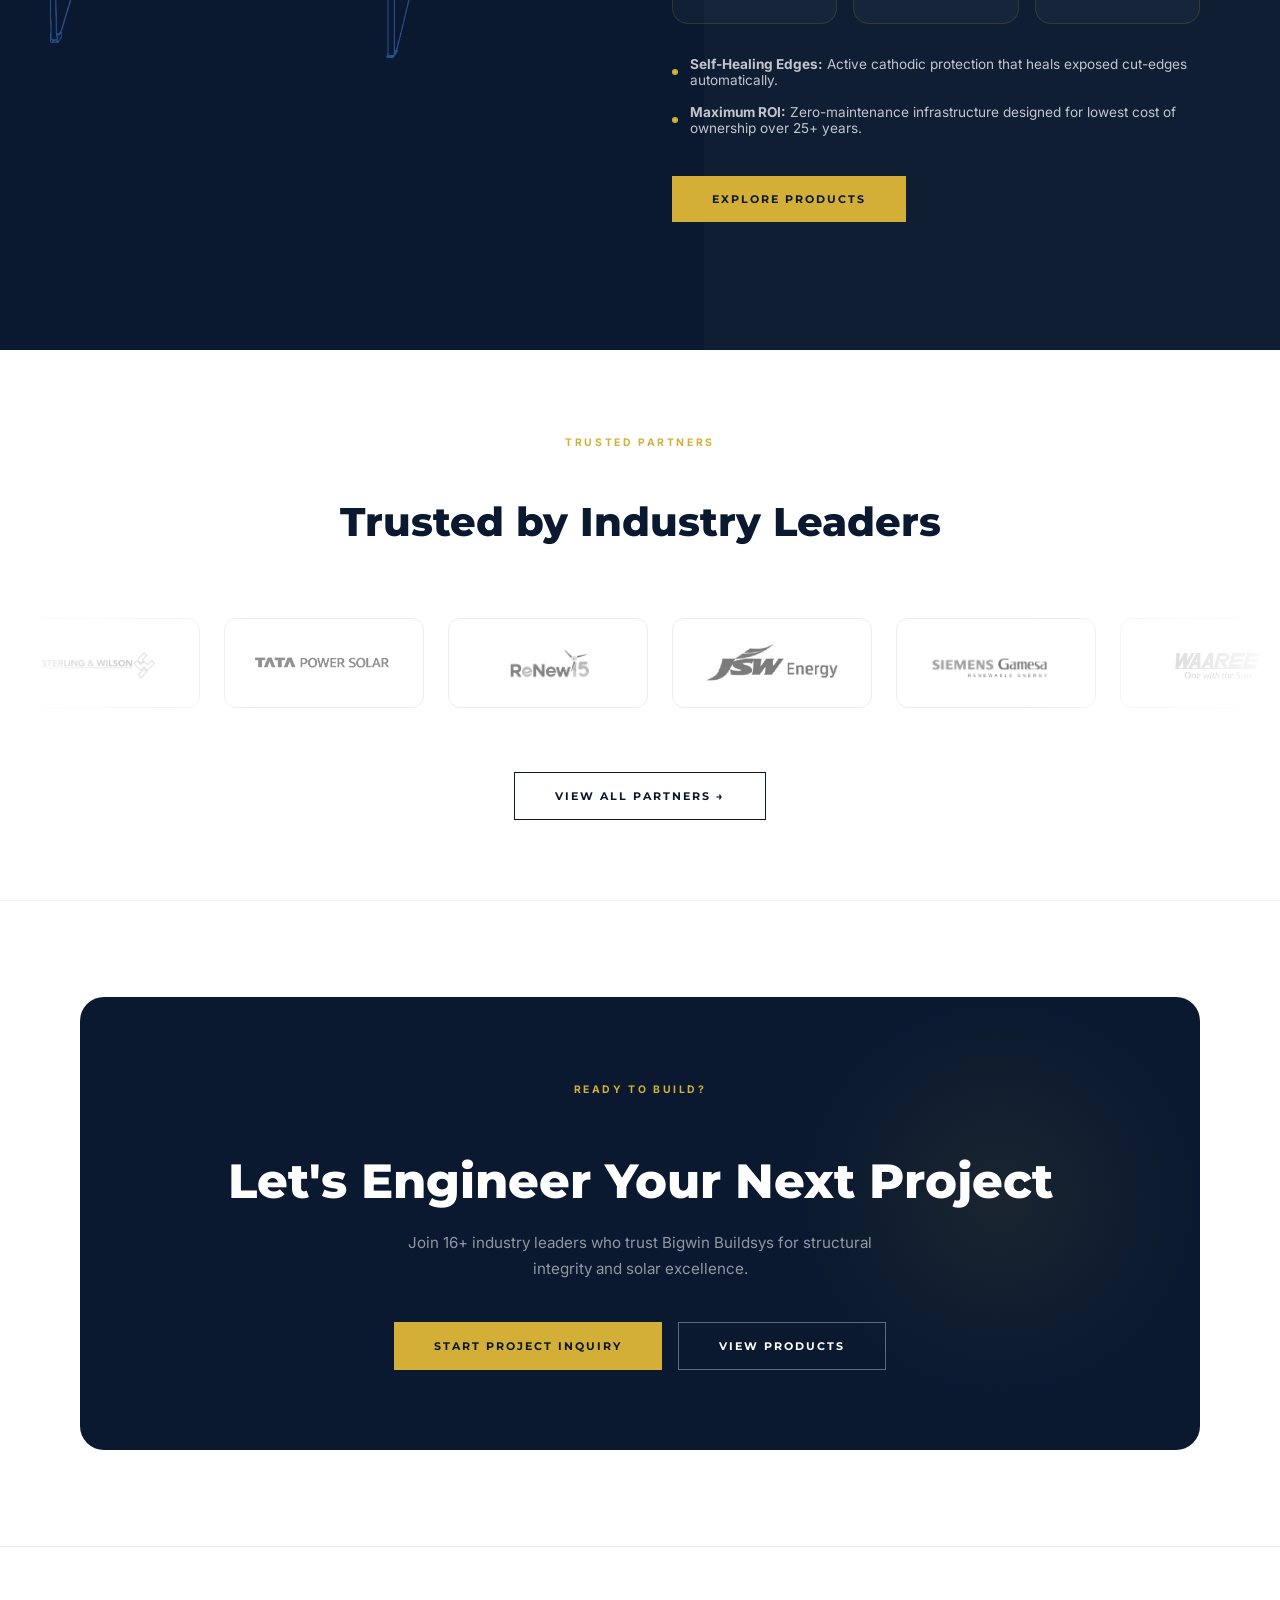
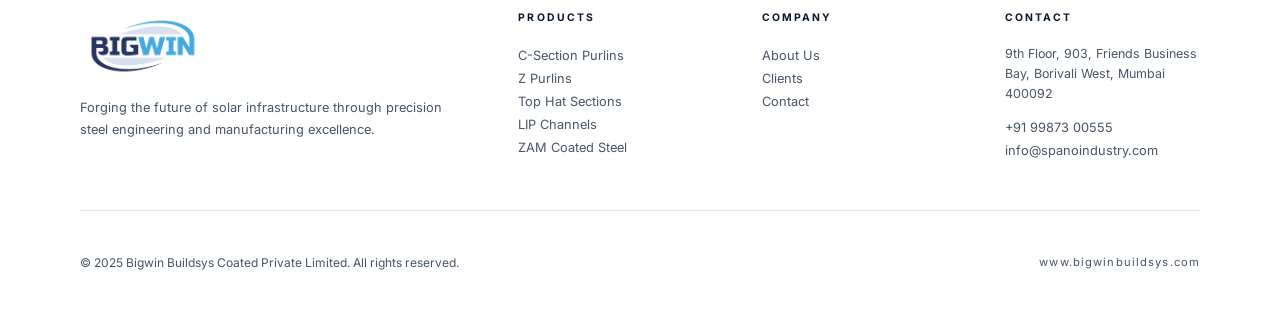
==== commit 4ac05675: "feat: migrate asset images to WebP format and optimize client logos with lazy loading" ====
--- a/index.html
+++ b/index.html
@@ -59,7 +59,7 @@
     .hero-home-bg {
       position: absolute;
       inset: 0;
-      background-image: url('assets/images/herosection bg.png');
+      background-image: url('assets/images/herosection bg.webp');
       background-size: cover;
       background-position: center;
     }
@@ -249,6 +249,8 @@
       }
     }
   </style>
+
+  <link rel="preload" as="image" href="assets/images/herosection bg.webp">
 </head>
 
 <body>
@@ -257,7 +259,7 @@
   <nav id="main-nav" class="nav-glass" style="position:fixed;top:0;left:0;right:0;z-index:50;height:96px">
     <div class="container-xl" style="display:flex;align-items:center;justify-content:space-between;height:100%">
       <a href="index.html" style="display:flex;align-items:center;height:100%;text-decoration:none">
-        <img src="assets/images/bigwin.png" alt="Bigwin Buildsys" style="height:76px;width:auto;object-fit:contain">
+        <img src="assets/images/bigwin.webp" alt="Bigwin Buildsys" style="height:76px;width:auto;object-fit:contain">
       </a>
       <div style="display:flex;gap:2rem;align-items:center" id="nav-links">
         <a href="index.html" class="nav-link active">Home</a>
@@ -364,7 +366,7 @@
       <div class="grid-3" style="gap:2rem">
         <!-- Card 1: SOLAR MODULE MOUNTING SOLUTIONS -->
         <div class="arch-card reveal">
-          <img src="assets/images/SOLAR MODULE MOUNTING SOLUTIONS.png" alt="Solar Module Mounting Solutions" style="object-position: left center;height: 66%;">
+          <img loading="lazy" src="assets/images/SOLAR MODULE MOUNTING SOLUTIONS.webp" alt="Solar Module Mounting Solutions" style="object-position: left center;height: 66%;">
           <div class="arch-card-overlay">
             <div class="arch-glass-content">
               <div class="section-label" style="font-size:0.58rem;margin-bottom:0.35rem">Foundations</div>
@@ -375,7 +377,7 @@
         </div>
         <!-- Card 2: Trackers -->
         <div class="arch-card reveal reveal-d1">
-          <img src="assets/images/Solar_Tracker_Components-trasprent.png" alt="Solar Tracker Components">
+          <img loading="lazy" src="assets/images/Solar_Tracker_Components-trasprent.webp" alt="Solar Tracker Components">
           <div class="arch-card-overlay">
             <div class="arch-glass-content">
               <div class="section-label" style="font-size:0.58rem;margin-bottom:0.35rem">Mechanics</div>
@@ -386,7 +388,7 @@
         </div>
         <!-- Card 3: PEB Solutions -->
         <div class="arch-card reveal reveal-d2">
-          <img src="assets/images/Untitddled-1-04.jpeg" alt="Pre-Engineered Buildings">
+          <img loading="lazy" src="assets/images/Untitddled-1-04.webp" alt="Pre-Engineered Buildings">
           <div class="arch-card-overlay">
             <div class="arch-glass-content">
               <div class="section-label" style="font-size:0.58rem;margin-bottom:0.35rem">Structures</div>
@@ -408,7 +410,7 @@
       <div style="display:grid;grid-template-columns:1fr;gap:4rem;align-items:center" class="lg-grid-2">
         <!-- Left Column: ZAM Image -->
         <div class="reveal zam-img-col" style="position:relative;width:100%;">
-          <img src="assets/images/zam coated steel blue.png" alt="ZAM Coated Steel" class="zam-breakout-img" style="width:100%;height:auto;display:block;">
+          <img loading="lazy" src="assets/images/zam coated steel blue.webp" alt="ZAM Coated Steel" class="zam-breakout-img" style="width:100%;height:auto;display:block;">
         </div>
         <!-- Right Column: Details and Chemistry Boxes -->
         <div class="reveal reveal-d1">
@@ -490,46 +492,46 @@
     <div class="marquee-container">
       <div class="marquee-track">
         <!-- Slide Set 1 -->
-        <div class="client-tile"><img src="assets/images/Client Logos/Steerling &amp; Wilson.png"
+        <div class="client-tile"><img loading="lazy" src="assets/images/Client Logos/Steerling &amp; Wilson.webp"
             alt="Sterling &amp; Wilson"></div>
-        <div class="client-tile"><img src="assets/images/Client Logos/TATA Power Solar.png" alt="Tata Power Solar">
-        </div>
-        <div class="client-tile"><img src="assets/images/Client Logos/ReNewI5.png" alt="ReNew Power"></div>
-        <div class="client-tile"><img src="assets/images/Client Logos/JSW Energy.png" alt="JSW Energy"></div>
-        <div class="client-tile"><img src="assets/images/Client Logos/Siemens Gamesa.png" alt="Siemens Gamesa"></div>
-        <div class="client-tile"><img src="assets/images/Client Logos/Waaree.png" alt="Waaree Energies"></div>
-        <div class="client-tile"><img src="assets/images/Client Logos/Reliance.png" alt="Reliance Industries"></div>
-        <div class="client-tile"><img src="assets/images/Client Logos/ZETWERK.png" alt="Zetwerk"></div>
-        <div class="client-tile"><img src="assets/images/Client Logos/Juniper Green Energy.png"
+        <div class="client-tile"><img loading="lazy" src="assets/images/Client Logos/TATA Power Solar.webp" alt="Tata Power Solar">
+        </div>
+        <div class="client-tile"><img loading="lazy" src="assets/images/Client Logos/ReNewI5.webp" alt="ReNew Power"></div>
+        <div class="client-tile"><img loading="lazy" src="assets/images/Client Logos/JSW Energy.webp" alt="JSW Energy"></div>
+        <div class="client-tile"><img loading="lazy" src="assets/images/Client Logos/Siemens Gamesa.webp" alt="Siemens Gamesa"></div>
+        <div class="client-tile"><img loading="lazy" src="assets/images/Client Logos/Waaree.webp" alt="Waaree Energies"></div>
+        <div class="client-tile"><img loading="lazy" src="assets/images/Client Logos/Reliance.webp" alt="Reliance Industries"></div>
+        <div class="client-tile"><img loading="lazy" src="assets/images/Client Logos/ZETWERK.webp" alt="Zetwerk"></div>
+        <div class="client-tile"><img loading="lazy" src="assets/images/Client Logos/Juniper Green Energy.webp"
             alt="Juniper Green Energy"></div>
-        <div class="client-tile"><img src="assets/images/Client Logos/Kalpa Power.png" alt="Kalpa Power"></div>
-        <div class="client-tile"><img src="assets/images/Client Logos/Kirloskar.png" alt="Kirloskar"></div>
-        <div class="client-tile"><img src="assets/images/Client Logos/Prozeal.png" alt="Prozeal"></div>
-        <div class="client-tile"><img src="assets/images/Client Logos/SVARYU.png" alt="Svaryu"></div>
-        <div class="client-tile"><img src="assets/images/Client Logos/Sorigin.png" alt="Sorigin"></div>
-        <div class="client-tile"><img src="assets/images/Client Logos/TrueRE.png" alt="TrueRE"></div>
-        <div class="client-tile"><img src="assets/images/Client Logos/Vikram India.png" alt="Vikram India"></div>
+        <div class="client-tile"><img loading="lazy" src="assets/images/Client Logos/Kalpa Power.webp" alt="Kalpa Power"></div>
+        <div class="client-tile"><img loading="lazy" src="assets/images/Client Logos/Kirloskar.webp" alt="Kirloskar"></div>
+        <div class="client-tile"><img loading="lazy" src="assets/images/Client Logos/Prozeal.webp" alt="Prozeal"></div>
+        <div class="client-tile"><img loading="lazy" src="assets/images/Client Logos/SVARYU.webp" alt="Svaryu"></div>
+        <div class="client-tile"><img loading="lazy" src="assets/images/Client Logos/Sorigin.webp" alt="Sorigin"></div>
+        <div class="client-tile"><img loading="lazy" src="assets/images/Client Logos/TrueRE.webp" alt="TrueRE"></div>
+        <div class="client-tile"><img loading="lazy" src="assets/images/Client Logos/Vikram India.webp" alt="Vikram India"></div>
 
         <!-- Slide Set 2 (Duplicated) -->
-        <div class="client-tile"><img src="assets/images/Client Logos/Steerling &amp; Wilson.png"
+        <div class="client-tile"><img loading="lazy" src="assets/images/Client Logos/Steerling &amp; Wilson.webp"
             alt="Sterling &amp; Wilson"></div>
-        <div class="client-tile"><img src="assets/images/Client Logos/TATA Power Solar.png" alt="Tata Power Solar">
-        </div>
-        <div class="client-tile"><img src="assets/images/Client Logos/ReNewI5.png" alt="ReNew Power"></div>
-        <div class="client-tile"><img src="assets/images/Client Logos/JSW Energy.png" alt="JSW Energy"></div>
-        <div class="client-tile"><img src="assets/images/Client Logos/Siemens Gamesa.png" alt="Siemens Gamesa"></div>
-        <div class="client-tile"><img src="assets/images/Client Logos/Waaree.png" alt="Waaree Energies"></div>
-        <div class="client-tile"><img src="assets/images/Client Logos/Reliance.png" alt="Reliance Industries"></div>
-        <div class="client-tile"><img src="assets/images/Client Logos/ZETWERK.png" alt="Zetwerk"></div>
-        <div class="client-tile"><img src="assets/images/Client Logos/Juniper Green Energy.png"
+        <div class="client-tile"><img loading="lazy" src="assets/images/Client Logos/TATA Power Solar.webp" alt="Tata Power Solar">
+        </div>
+        <div class="client-tile"><img loading="lazy" src="assets/images/Client Logos/ReNewI5.webp" alt="ReNew Power"></div>
+        <div class="client-tile"><img loading="lazy" src="assets/images/Client Logos/JSW Energy.webp" alt="JSW Energy"></div>
+        <div class="client-tile"><img loading="lazy" src="assets/images/Client Logos/Siemens Gamesa.webp" alt="Siemens Gamesa"></div>
+        <div class="client-tile"><img loading="lazy" src="assets/images/Client Logos/Waaree.webp" alt="Waaree Energies"></div>
+        <div class="client-tile"><img loading="lazy" src="assets/images/Client Logos/Reliance.webp" alt="Reliance Industries"></div>
+        <div class="client-tile"><img loading="lazy" src="assets/images/Client Logos/ZETWERK.webp" alt="Zetwerk"></div>
+        <div class="client-tile"><img loading="lazy" src="assets/images/Client Logos/Juniper Green Energy.webp"
             alt="Juniper Green Energy"></div>
-        <div class="client-tile"><img src="assets/images/Client Logos/Kalpa Power.png" alt="Kalpa Power"></div>
-        <div class="client-tile"><img src="assets/images/Client Logos/Kirloskar.png" alt="Kirloskar"></div>
-        <div class="client-tile"><img src="assets/images/Client Logos/Prozeal.png" alt="Prozeal"></div>
-        <div class="client-tile"><img src="assets/images/Client Logos/SVARYU.png" alt="Svaryu"></div>
-        <div class="client-tile"><img src="assets/images/Client Logos/Sorigin.png" alt="Sorigin"></div>
-        <div class="client-tile"><img src="assets/images/Client Logos/TrueRE.png" alt="TrueRE"></div>
-        <div class="client-tile"><img src="assets/images/Client Logos/Vikram India.png" alt="Vikram India"></div>
+        <div class="client-tile"><img loading="lazy" src="assets/images/Client Logos/Kalpa Power.webp" alt="Kalpa Power"></div>
+        <div class="client-tile"><img loading="lazy" src="assets/images/Client Logos/Kirloskar.webp" alt="Kirloskar"></div>
+        <div class="client-tile"><img loading="lazy" src="assets/images/Client Logos/Prozeal.webp" alt="Prozeal"></div>
+        <div class="client-tile"><img loading="lazy" src="assets/images/Client Logos/SVARYU.webp" alt="Svaryu"></div>
+        <div class="client-tile"><img loading="lazy" src="assets/images/Client Logos/Sorigin.webp" alt="Sorigin"></div>
+        <div class="client-tile"><img loading="lazy" src="assets/images/Client Logos/TrueRE.webp" alt="TrueRE"></div>
+        <div class="client-tile"><img loading="lazy" src="assets/images/Client Logos/Vikram India.webp" alt="Vikram India"></div>
       </div>
     </div>
     <div class="container-xl" style="text-align:center;margin-top:1rem">
@@ -568,7 +570,7 @@
         style="display:grid;grid-template-columns:2fr 1fr 1fr 1fr;gap:3rem;padding-bottom:3rem;border-bottom:1px solid rgba(255,255,255,0.08)"
         class="reveal">
         <div>
-          <a href="index.html" style="display:inline-block"><img src="assets/images/bigwin.png" alt="Bigwin Buildsys"
+          <a href="index.html" style="display:inline-block"><img src="assets/images/bigwin.webp" alt="Bigwin Buildsys"
               style="height:70px;width:auto;object-fit:contain;"></a>
           <p style="font-size:0.8rem;color:rgba(255,255,255,0.4);line-height:1.7;margin-bottom:1.25rem">Forging the
             future of solar infrastructure through precision steel engineering and manufacturing excellence.</p>
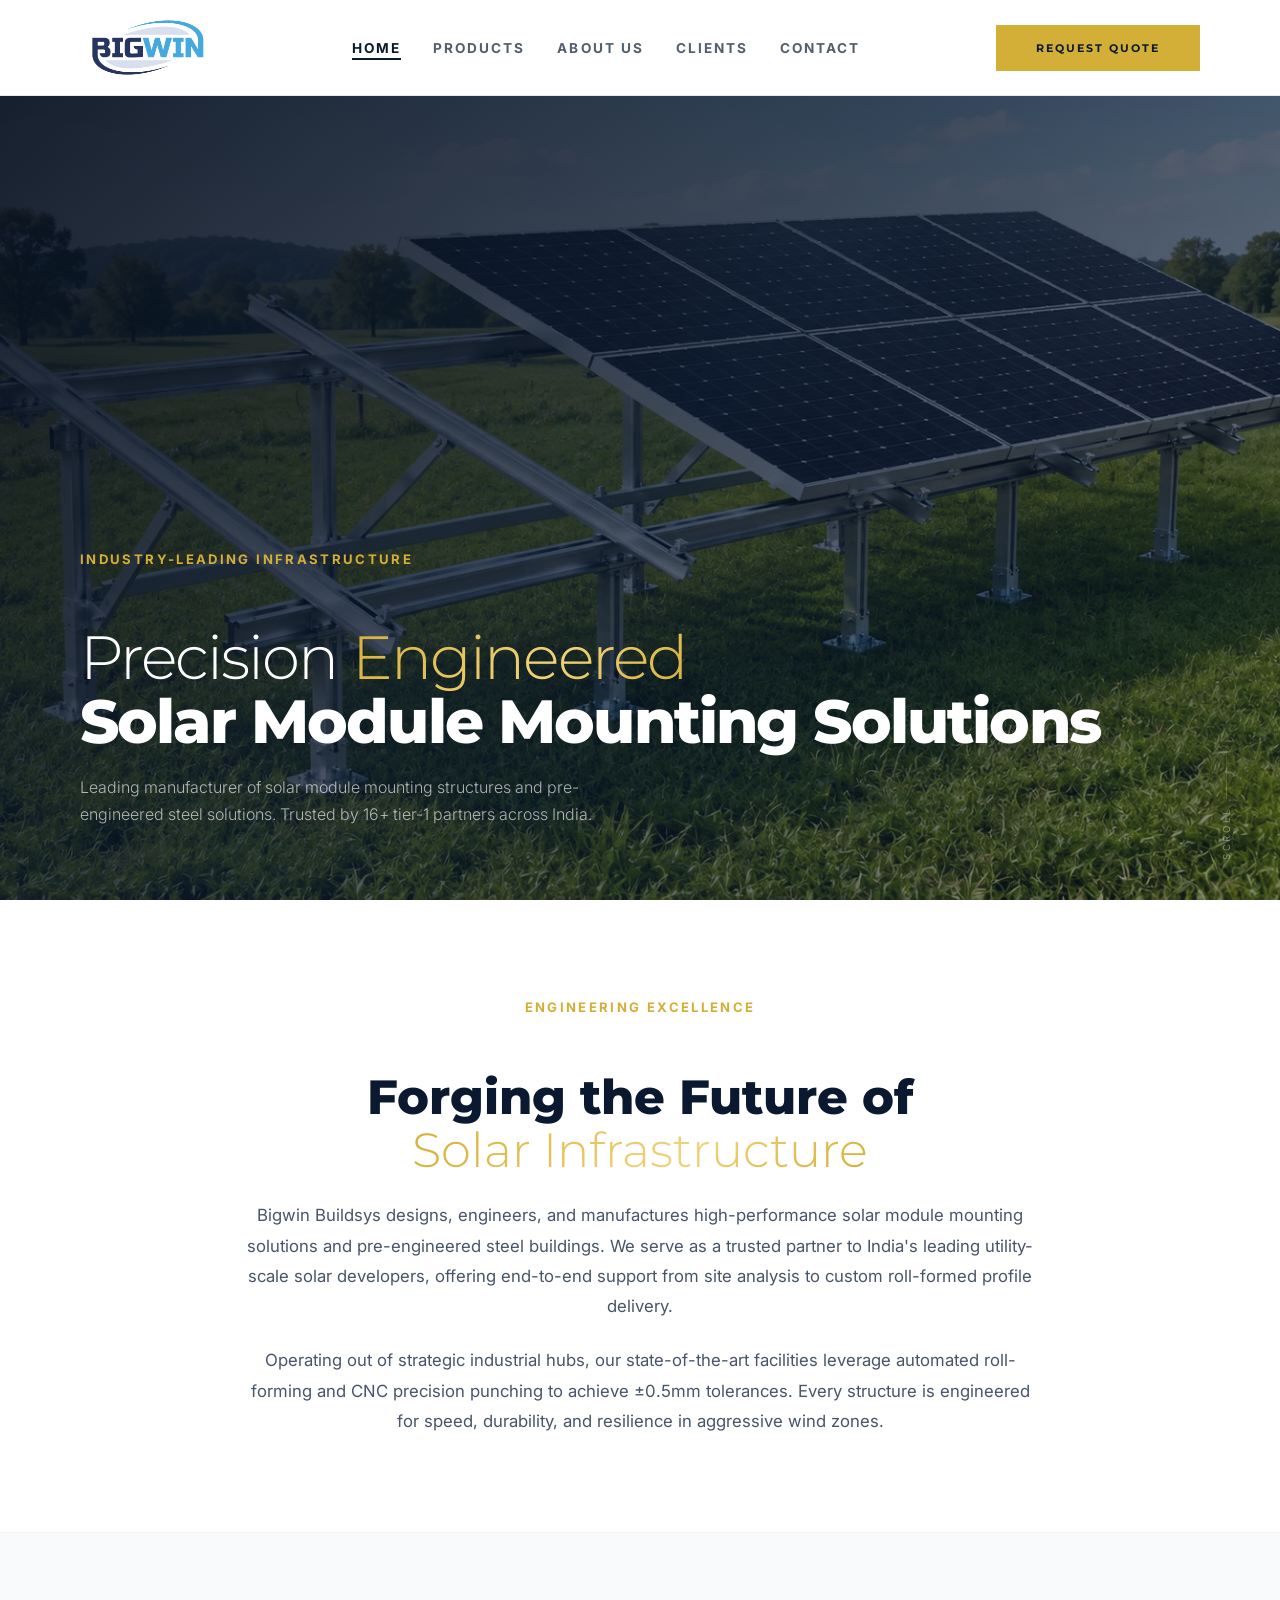
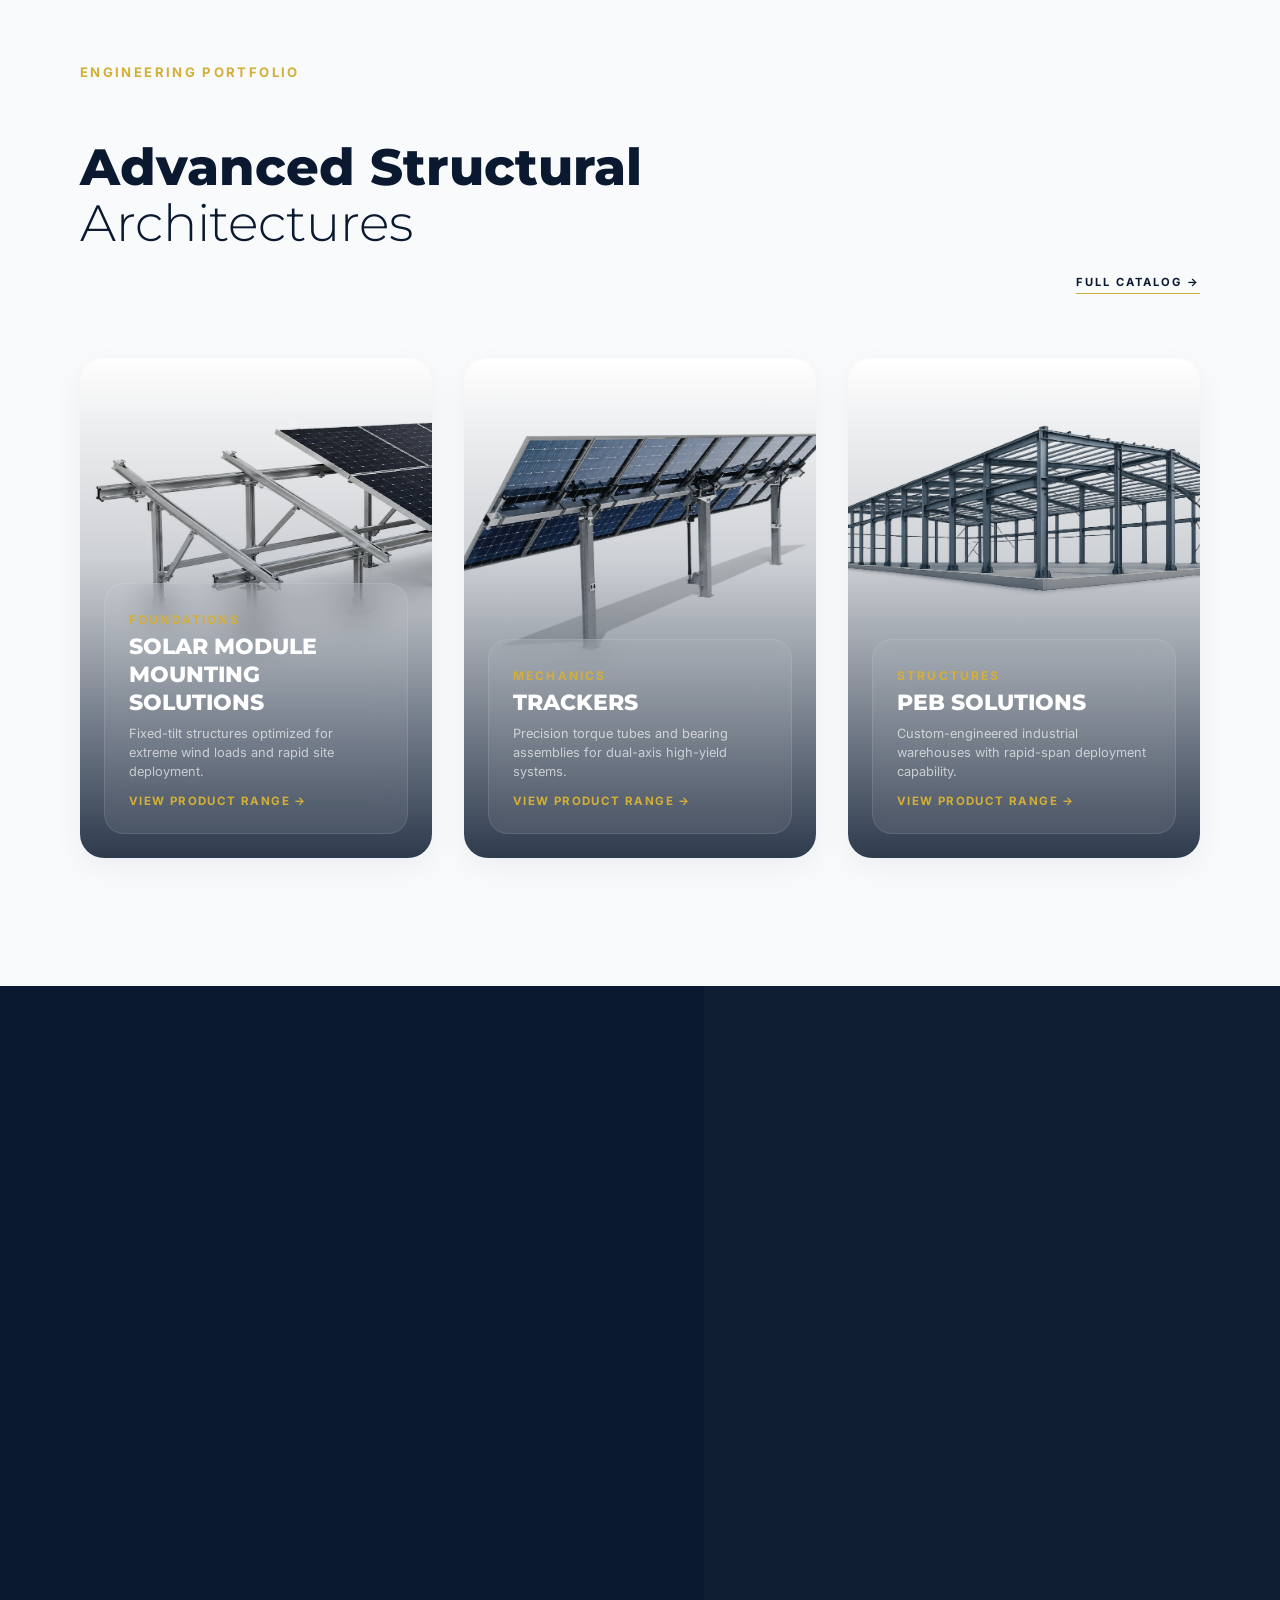
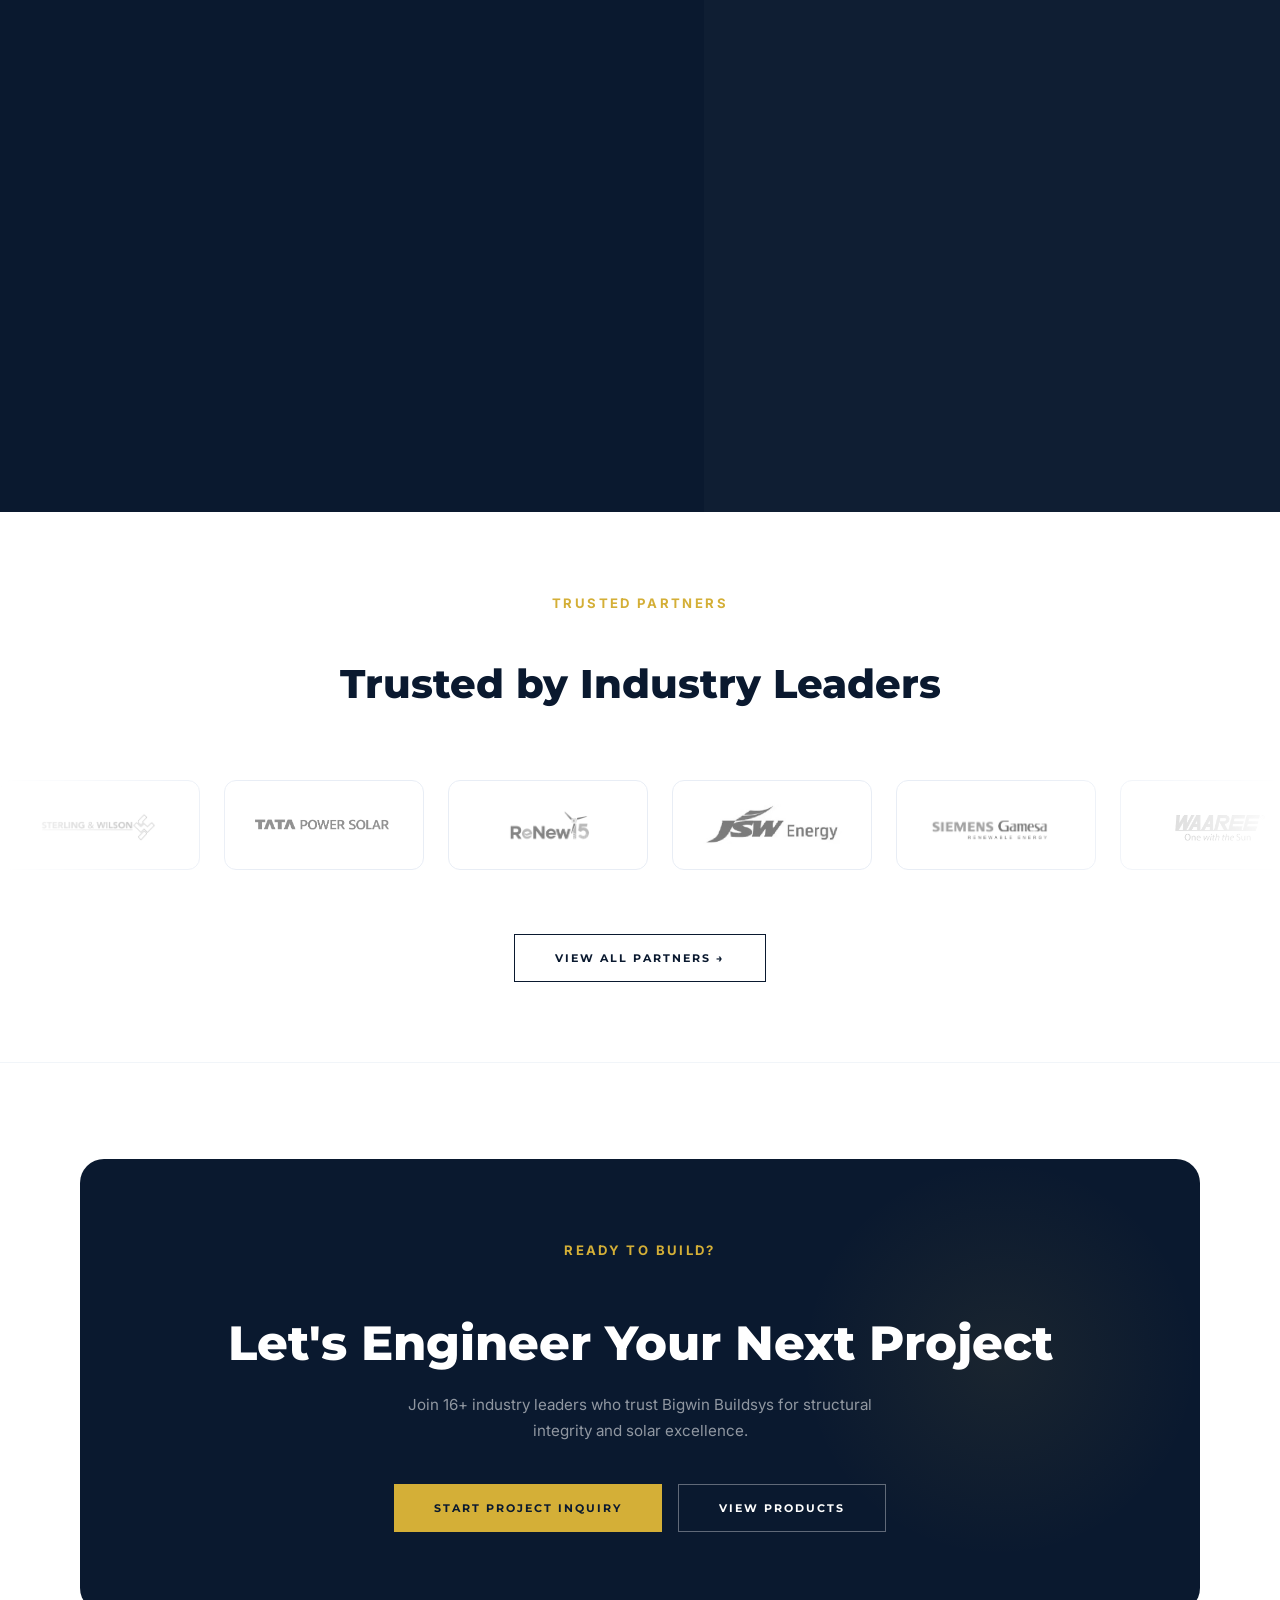
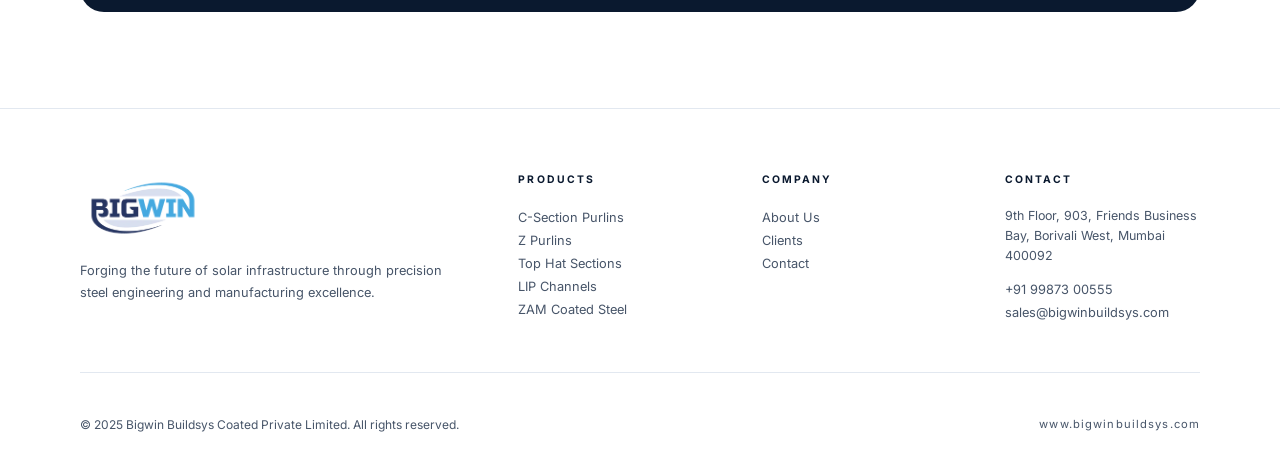
==== commit a09d54a8: "feat: update product navigation, steel integrity benefits tabs, and contact info" ====
--- a/index.html
+++ b/index.html
@@ -6,11 +6,12 @@
   <meta name="viewport" content="width=device-width, initial-scale=1.0">
   <title>Bigwin Buildsys | Solar Module Mounting Solutions</title>
   <meta name="description"
-    content="Leading manufacturer of solar module mounting structures and pre-engineered steel solutions in India. Serving 16+ tier-1 clients across Maharashtra, Gujarat, and Rajasthan.">
+    content="Leading manufacturer of solar module mounting structures and pre-engineered steel solutions in India. Serving 16+ tier-1 clients across Maharashtra, Gujarat, and Chhattisgarh.">
   <link
     href="https://fonts.googleapis.com/css2?family=Montserrat:wght@300;400;500;600;700;800;900&family=Inter:wght@300;400;500;600;700&display=swap"
     rel="stylesheet">
   <link rel="stylesheet" href="assets/css/main.css">
+  <link rel="stylesheet" href="assets/css/mobile.css">
   <link rel="icon" type="image/png" href="assets/images/bigwin.ico">
   <style>
     /* White Navbar Overrides */
@@ -291,7 +292,7 @@
       </svg>
     </button>
     <a href="index.html">Home</a><a href="products.html">Products</a><a
-      href="about.html">About Us</a><a href="clients.html">Clients</a><a href="contact.html">Contact</a>
+    href="about.html">About Us</a><a href="clients.html">Clients</a><a href="contact.html">Contact</a>
     <a href="contact.html" class="btn-gold" style="margin-top:1rem"><span>Request Quote</span></a>
   </div>
 
@@ -306,7 +307,8 @@
         </div>
         <h1 class="fade-up fade-up-d1"
           style="font-family:'Montserrat',sans-serif;font-size:clamp(2rem,4.8vw,4rem);font-weight:300;color:white;line-height:1.05;letter-spacing:-0.03em;margin-bottom:1.25rem">
-          Precision <span class="gradient-text-gold">Engineered</span><br><span class="title-bold" style="white-space:nowrap">Solar Mounting Solutions</span>
+          Precision <span class="gradient-text-gold">Engineered</span><br><span class="title-bold"
+            style="white-space:nowrap">Solar Module Mounting Solutions</span>
         </h1>
         <p class="fade-up fade-up-d2"
           style="font-size:1rem;color:rgba(255,255,255,0.65);max-width:540px;line-height:1.7;font-weight:300">
@@ -365,38 +367,43 @@
       </div>
       <div class="grid-3" style="gap:2rem">
         <!-- Card 1: SOLAR MODULE MOUNTING SOLUTIONS -->
-        <div class="arch-card reveal">
-          <img loading="lazy" src="assets/images/SOLAR MODULE MOUNTING SOLUTIONS.webp" alt="Solar Module Mounting Solutions" style="object-position: left center;height: 66%;">
+        <a href="products.html#solar-mms" class="arch-card reveal">
+          <img loading="lazy" src="assets/images/SOLAR MODULE MOUNTING SOLUTIONS.webp"
+            alt="Solar Module Mounting Solutions" style="object-position: left center;height: 66%;">
           <div class="arch-card-overlay">
             <div class="arch-glass-content">
-              <div class="section-label" style="font-size:0.58rem;margin-bottom:0.35rem">Foundations</div>
+              <div class="section-label" style="font-size:0.75rem;margin-bottom:0.35rem">Foundations</div>
               <h3>SOLAR MODULE MOUNTING SOLUTIONS</h3>
               <p>Fixed-tilt structures optimized for extreme wind loads and rapid site deployment.</p>
+              <div class="arch-action-hint">View Product Range &rarr;</div>
             </div>
           </div>
-        </div>
+        </a>
         <!-- Card 2: Trackers -->
-        <div class="arch-card reveal reveal-d1">
-          <img loading="lazy" src="assets/images/Solar_Tracker_Components-trasprent.webp" alt="Solar Tracker Components">
+        <a href="products.html#solar-trackers" class="arch-card reveal reveal-d1">
+          <img loading="lazy" src="assets/images/Solar_Tracker_Components-trasprent.webp"
+            alt="Solar Tracker Components">
           <div class="arch-card-overlay">
             <div class="arch-glass-content">
-              <div class="section-label" style="font-size:0.58rem;margin-bottom:0.35rem">Mechanics</div>
+              <div class="section-label" style="font-size:0.75rem;margin-bottom:0.35rem">Mechanics</div>
               <h3>TRACKERS</h3>
               <p>Precision torque tubes and bearing assemblies for dual-axis high-yield systems.</p>
+              <div class="arch-action-hint">View Product Range &rarr;</div>
             </div>
           </div>
-        </div>
+        </a>
         <!-- Card 3: PEB Solutions -->
-        <div class="arch-card reveal reveal-d2">
+        <a href="products.html#peb-solutions" class="arch-card reveal reveal-d2">
           <img loading="lazy" src="assets/images/Untitddled-1-04.webp" alt="Pre-Engineered Buildings">
           <div class="arch-card-overlay">
             <div class="arch-glass-content">
-              <div class="section-label" style="font-size:0.58rem;margin-bottom:0.35rem">Structures</div>
+              <div class="section-label" style="font-size:0.75rem;margin-bottom:0.35rem">Structures</div>
               <h3>PEB SOLUTIONS</h3>
               <p>Custom-engineered industrial warehouses with rapid-span deployment capability.</p>
+              <div class="arch-action-hint">View Product Range &rarr;</div>
             </div>
           </div>
-        </div>
+        </a>
       </div>
     </div>
   </section>
@@ -410,7 +417,8 @@
       <div style="display:grid;grid-template-columns:1fr;gap:4rem;align-items:center" class="lg-grid-2">
         <!-- Left Column: ZAM Image -->
         <div class="reveal zam-img-col" style="position:relative;width:100%;">
-          <img loading="lazy" src="assets/images/zam coated steel blue.webp" alt="ZAM Coated Steel" class="zam-breakout-img" style="width:100%;height:auto;display:block;">
+          <img loading="lazy" src="assets/images/zam coated steel blue.webp" alt="ZAM Coated Steel"
+            class="zam-breakout-img" style="width:100%;height:auto;display:block;">
         </div>
         <!-- Right Column: Details and Chemistry Boxes -->
         <div class="reveal reveal-d1">
@@ -432,8 +440,8 @@
                 style="font-size:2rem;font-weight:900;color:var(--gold);font-family:var(--font-head);margin-bottom:0.25rem">
                 Zn</div>
               <div
-                style="font-size:0.7rem;color:rgba(255,255,255,0.85);font-weight:700;text-transform:uppercase;letter-spacing:0.05em">
-                Zinc (91%)</div>
+                style="font-size:0.75rem;color:rgba(255,255,255,0.9);font-weight:700;text-transform:uppercase;letter-spacing:0.06em">
+                Zinc</div>
               <div style="font-size:0.65rem;color:rgba(255,255,255,0.45);margin-top:0.5rem;line-height:1.4">Active
                 galvanic layer for sacrificial protection</div>
             </div>
@@ -442,8 +450,8 @@
                 style="font-size:2rem;font-weight:900;color:var(--gold);font-family:var(--font-head);margin-bottom:0.25rem">
                 Al</div>
               <div
-                style="font-size:0.7rem;color:rgba(255,255,255,0.85);font-weight:700;text-transform:uppercase;letter-spacing:0.05em">
-                Aluminum (6%)</div>
+                style="font-size:0.75rem;color:rgba(255,255,255,0.9);font-weight:700;text-transform:uppercase;letter-spacing:0.06em">
+                Aluminum</div>
               <div style="font-size:0.65rem;color:rgba(255,255,255,0.45);margin-top:0.5rem;line-height:1.4">
                 High-durability passivating barrier protection</div>
             </div>
@@ -452,28 +460,77 @@
                 style="font-size:2rem;font-weight:900;color:var(--gold);font-family:var(--font-head);margin-bottom:0.25rem">
                 Mg</div>
               <div
-                style="font-size:0.7rem;color:rgba(255,255,255,0.85);font-weight:700;text-transform:uppercase;letter-spacing:0.05em">
-                Magnesium (3%)</div>
+                style="font-size:0.75rem;color:rgba(255,255,255,0.9);font-weight:700;text-transform:uppercase;letter-spacing:0.06em">
+                Magnesium</div>
               <div style="font-size:0.65rem;color:rgba(255,255,255,0.45);margin-top:0.5rem;line-height:1.4">Catalyst
                 promoting cut-edge self-healing protection</div>
             </div>
           </div>
 
-          <div style="display:flex;flex-direction:column;gap:1rem;margin-top:2rem">
-            <div style="display:flex;align-items:center;gap:0.75rem;color:rgba(255,255,255,0.75);font-size:0.85rem">
-              <div style="width:6px;height:6px;border-radius:50%;background:var(--gold);flex-shrink:0"></div>
-              <span><strong>Self-Healing Edges:</strong> Active cathodic protection that heals exposed cut-edges
-                automatically.</span>
-            </div>
-            <div style="display:flex;align-items:center;gap:0.75rem;color:rgba(255,255,255,0.75);font-size:0.85rem">
-              <div style="width:6px;height:6px;border-radius:50%;background:var(--gold);flex-shrink:0"></div>
-              <span><strong>Maximum ROI:</strong> Zero-maintenance infrastructure designed for lowest cost of ownership
-                over 25+ years.</span>
-            </div>
-          </div>
-
-          <div style="margin-top:2.5rem">
-            <a href="products.html" class="btn-gold"><span>Explore Products</span></a>
+          <!-- Interactive Tabbed Benefits Widget -->
+          <div class="benefits-tab-widget">
+            <div class="benefits-tab-nav" role="tablist">
+              <button type="button" class="benefit-tab-btn active" data-tab="key-benefits" role="tab" aria-selected="true">
+                <svg width="15" height="15" viewBox="0 0 24 24" fill="none" stroke="currentColor" stroke-width="2.2" stroke-linecap="round" stroke-linejoin="round">
+                  <path d="M12 22s8-4 8-10V5l-8-3-8 3v7c0 6 8 10 8 10z"/>
+                </svg>
+                <span>KEY BENEFITS</span>
+              </button>
+              <button type="button" class="benefit-tab-btn" data-tab="new-product" role="tab" aria-selected="false">
+                <svg width="15" height="15" viewBox="0 0 24 24" fill="none" stroke="currentColor" stroke-width="2.2" stroke-linecap="round" stroke-linejoin="round">
+                  <polygon points="12 2 15.09 8.26 22 9.27 17 14.14 18.18 21.02 12 17.77 5.82 21.02 7 14.14 2 9.27 8.91 8.26 12 2"/>
+                </svg>
+                <span>FEATURING NEW PRODUCT</span>
+              </button>
+            </div>
+
+            <!-- Tab Content: Key Benefits -->
+            <div class="benefit-tab-pane active" id="pane-key-benefits" role="tabpanel">
+              <div class="benefit-list">
+                <div class="benefit-item">
+                  <svg width="15" height="15" viewBox="0 0 24 24" fill="none" stroke="currentColor" stroke-width="2.5" stroke-linecap="round" stroke-linejoin="round"><polyline points="20 6 9 17 4 12"/></svg>
+                  <span>High corrosion resistance (even in soil)</span>
+                </div>
+                <div class="benefit-item">
+                  <svg width="15" height="15" viewBox="0 0 24 24" fill="none" stroke="currentColor" stroke-width="2.5" stroke-linecap="round" stroke-linejoin="round"><polyline points="20 6 9 17 4 12"/></svg>
+                  <span>Self-healing coating</span>
+                </div>
+                <div class="benefit-item">
+                  <svg width="15" height="15" viewBox="0 0 24 24" fill="none" stroke="currentColor" stroke-width="2.5" stroke-linecap="round" stroke-linejoin="round"><polyline points="20 6 9 17 4 12"/></svg>
+                  <span>Environment friendly protection</span>
+                </div>
+                <div class="benefit-item">
+                  <svg width="15" height="15" viewBox="0 0 24 24" fill="none" stroke="currentColor" stroke-width="2.5" stroke-linecap="round" stroke-linejoin="round"><polyline points="20 6 9 17 4 12"/></svg>
+                  <span>Cost effective solution</span>
+                </div>
+              </div>
+            </div>
+
+            <!-- Tab Content: Featuring New Product -->
+            <div class="benefit-tab-pane" id="pane-new-product" role="tabpanel">
+              <div class="benefit-list">
+                <div class="benefit-item">
+                  <svg width="15" height="15" viewBox="0 0 24 24" fill="none" stroke="currentColor" stroke-width="2.5" stroke-linecap="round" stroke-linejoin="round"><polyline points="20 6 9 17 4 12"/></svg>
+                  <span>Fast installation</span>
+                </div>
+                <div class="benefit-item">
+                  <svg width="15" height="15" viewBox="0 0 24 24" fill="none" stroke="currentColor" stroke-width="2.5" stroke-linecap="round" stroke-linejoin="round"><polyline points="20 6 9 17 4 12"/></svg>
+                  <span>Weldable &amp; paintable</span>
+                </div>
+                <div class="benefit-item">
+                  <svg width="15" height="15" viewBox="0 0 24 24" fill="none" stroke="currentColor" stroke-width="2.5" stroke-linecap="round" stroke-linejoin="round"><polyline points="20 6 9 17 4 12"/></svg>
+                  <span>Longer product life</span>
+                </div>
+                <div class="benefit-item">
+                  <svg width="15" height="15" viewBox="0 0 24 24" fill="none" stroke="currentColor" stroke-width="2.5" stroke-linecap="round" stroke-linejoin="round"><polyline points="20 6 9 17 4 12"/></svg>
+                  <span>Reduced maintenance cost</span>
+                </div>
+                <div class="benefit-item">
+                  <svg width="15" height="15" viewBox="0 0 24 24" fill="none" stroke="currentColor" stroke-width="2.5" stroke-linecap="round" stroke-linejoin="round"><polyline points="20 6 9 17 4 12"/></svg>
+                  <span>Lightweight with high strength</span>
+                </div>
+              </div>
+            </div>
           </div>
         </div>
       </div>
@@ -494,44 +551,62 @@
         <!-- Slide Set 1 -->
         <div class="client-tile"><img loading="lazy" src="assets/images/Client Logos/Steerling &amp; Wilson.webp"
             alt="Sterling &amp; Wilson"></div>
-        <div class="client-tile"><img loading="lazy" src="assets/images/Client Logos/TATA Power Solar.webp" alt="Tata Power Solar">
-        </div>
-        <div class="client-tile"><img loading="lazy" src="assets/images/Client Logos/ReNewI5.webp" alt="ReNew Power"></div>
-        <div class="client-tile"><img loading="lazy" src="assets/images/Client Logos/JSW Energy.webp" alt="JSW Energy"></div>
-        <div class="client-tile"><img loading="lazy" src="assets/images/Client Logos/Siemens Gamesa.webp" alt="Siemens Gamesa"></div>
-        <div class="client-tile"><img loading="lazy" src="assets/images/Client Logos/Waaree.webp" alt="Waaree Energies"></div>
-        <div class="client-tile"><img loading="lazy" src="assets/images/Client Logos/Reliance.webp" alt="Reliance Industries"></div>
+        <div class="client-tile"><img loading="lazy" src="assets/images/Client Logos/TATA Power Solar.webp"
+            alt="Tata Power Solar">
+        </div>
+        <div class="client-tile"><img loading="lazy" src="assets/images/Client Logos/ReNewI5.webp" alt="ReNew Power">
+        </div>
+        <div class="client-tile"><img loading="lazy" src="assets/images/Client Logos/JSW Energy.webp" alt="JSW Energy">
+        </div>
+        <div class="client-tile"><img loading="lazy" src="assets/images/Client Logos/Siemens Gamesa.webp"
+            alt="Siemens Gamesa"></div>
+        <div class="client-tile"><img loading="lazy" src="assets/images/Client Logos/Waaree.webp" alt="Waaree Energies">
+        </div>
+        <div class="client-tile"><img loading="lazy" src="assets/images/Client Logos/Reliance.webp"
+            alt="Reliance Industries"></div>
         <div class="client-tile"><img loading="lazy" src="assets/images/Client Logos/ZETWERK.webp" alt="Zetwerk"></div>
         <div class="client-tile"><img loading="lazy" src="assets/images/Client Logos/Juniper Green Energy.webp"
             alt="Juniper Green Energy"></div>
-        <div class="client-tile"><img loading="lazy" src="assets/images/Client Logos/Kalpa Power.webp" alt="Kalpa Power"></div>
-        <div class="client-tile"><img loading="lazy" src="assets/images/Client Logos/Kirloskar.webp" alt="Kirloskar"></div>
+        <div class="client-tile"><img loading="lazy" src="assets/images/Client Logos/Kalpa Power.webp"
+            alt="Kalpa Power"></div>
+        <div class="client-tile"><img loading="lazy" src="assets/images/Client Logos/Kirloskar.webp" alt="Kirloskar">
+        </div>
         <div class="client-tile"><img loading="lazy" src="assets/images/Client Logos/Prozeal.webp" alt="Prozeal"></div>
         <div class="client-tile"><img loading="lazy" src="assets/images/Client Logos/SVARYU.webp" alt="Svaryu"></div>
         <div class="client-tile"><img loading="lazy" src="assets/images/Client Logos/Sorigin.webp" alt="Sorigin"></div>
         <div class="client-tile"><img loading="lazy" src="assets/images/Client Logos/TrueRE.webp" alt="TrueRE"></div>
-        <div class="client-tile"><img loading="lazy" src="assets/images/Client Logos/Vikram India.webp" alt="Vikram India"></div>
+        <div class="client-tile"><img loading="lazy" src="assets/images/Client Logos/Vikram India.webp"
+            alt="Vikram India"></div>
 
         <!-- Slide Set 2 (Duplicated) -->
         <div class="client-tile"><img loading="lazy" src="assets/images/Client Logos/Steerling &amp; Wilson.webp"
             alt="Sterling &amp; Wilson"></div>
-        <div class="client-tile"><img loading="lazy" src="assets/images/Client Logos/TATA Power Solar.webp" alt="Tata Power Solar">
-        </div>
-        <div class="client-tile"><img loading="lazy" src="assets/images/Client Logos/ReNewI5.webp" alt="ReNew Power"></div>
-        <div class="client-tile"><img loading="lazy" src="assets/images/Client Logos/JSW Energy.webp" alt="JSW Energy"></div>
-        <div class="client-tile"><img loading="lazy" src="assets/images/Client Logos/Siemens Gamesa.webp" alt="Siemens Gamesa"></div>
-        <div class="client-tile"><img loading="lazy" src="assets/images/Client Logos/Waaree.webp" alt="Waaree Energies"></div>
-        <div class="client-tile"><img loading="lazy" src="assets/images/Client Logos/Reliance.webp" alt="Reliance Industries"></div>
+        <div class="client-tile"><img loading="lazy" src="assets/images/Client Logos/TATA Power Solar.webp"
+            alt="Tata Power Solar">
+        </div>
+        <div class="client-tile"><img loading="lazy" src="assets/images/Client Logos/ReNewI5.webp" alt="ReNew Power">
+        </div>
+        <div class="client-tile"><img loading="lazy" src="assets/images/Client Logos/JSW Energy.webp" alt="JSW Energy">
+        </div>
+        <div class="client-tile"><img loading="lazy" src="assets/images/Client Logos/Siemens Gamesa.webp"
+            alt="Siemens Gamesa"></div>
+        <div class="client-tile"><img loading="lazy" src="assets/images/Client Logos/Waaree.webp" alt="Waaree Energies">
+        </div>
+        <div class="client-tile"><img loading="lazy" src="assets/images/Client Logos/Reliance.webp"
+            alt="Reliance Industries"></div>
         <div class="client-tile"><img loading="lazy" src="assets/images/Client Logos/ZETWERK.webp" alt="Zetwerk"></div>
         <div class="client-tile"><img loading="lazy" src="assets/images/Client Logos/Juniper Green Energy.webp"
             alt="Juniper Green Energy"></div>
-        <div class="client-tile"><img loading="lazy" src="assets/images/Client Logos/Kalpa Power.webp" alt="Kalpa Power"></div>
-        <div class="client-tile"><img loading="lazy" src="assets/images/Client Logos/Kirloskar.webp" alt="Kirloskar"></div>
+        <div class="client-tile"><img loading="lazy" src="assets/images/Client Logos/Kalpa Power.webp"
+            alt="Kalpa Power"></div>
+        <div class="client-tile"><img loading="lazy" src="assets/images/Client Logos/Kirloskar.webp" alt="Kirloskar">
+        </div>
         <div class="client-tile"><img loading="lazy" src="assets/images/Client Logos/Prozeal.webp" alt="Prozeal"></div>
         <div class="client-tile"><img loading="lazy" src="assets/images/Client Logos/SVARYU.webp" alt="Svaryu"></div>
         <div class="client-tile"><img loading="lazy" src="assets/images/Client Logos/Sorigin.webp" alt="Sorigin"></div>
         <div class="client-tile"><img loading="lazy" src="assets/images/Client Logos/TrueRE.webp" alt="TrueRE"></div>
-        <div class="client-tile"><img loading="lazy" src="assets/images/Client Logos/Vikram India.webp" alt="Vikram India"></div>
+        <div class="client-tile"><img loading="lazy" src="assets/images/Client Logos/Vikram India.webp"
+            alt="Vikram India"></div>
       </div>
     </div>
     <div class="container-xl" style="text-align:center;margin-top:1rem">
@@ -600,7 +675,7 @@
           <p style="font-size:0.78rem;color:rgba(255,255,255,0.4);line-height:1.6;margin-bottom:0.75rem">9th Floor, 903,
             Friends Business Bay, Borivali West, Mumbai 400092</p>
           <a href="tel:+919987300555" class="footer-link">+91 99873 00555</a>
-          <a href="mailto:info@spanoindustry.com" class="footer-link">info@spanoindustry.com</a>
+          <a href="mailto:sales@bigwinbuildsys.com" class="footer-link">sales@bigwinbuildsys.com</a>
         </div>
       </div>
       <div
--- a/assets/css/main.css
+++ b/assets/css/main.css
@@ -175,9 +175,9 @@
 .section-label {
   display: inline-block;
   font-family: var(--font-body);
-  font-size: 0.65rem;
-  font-weight: 700;
-  letter-spacing: 0.25em;
+  font-size: 0.82rem;
+  font-weight: 700;
+  letter-spacing: 0.18em;
   text-transform: uppercase;
   color: var(--gold);
   margin-bottom: 1rem;
@@ -599,3 +599,179 @@
   font-weight: 300 !important;
 }
 
+/* ── Product Anchor Deep Linking ── */
+#solar-mms,
+#solar-trackers,
+#peb-solutions {
+  scroll-margin-top: 110px;
+  position: relative;
+  transition: box-shadow 0.4s ease;
+}
+
+.product-focus-highlight {
+  animation: targetGlow 2.5s ease-out;
+}
+
+@keyframes targetGlow {
+  0% {
+    box-shadow: 0 0 0 4px rgba(212, 175, 55, 0.7), 0 20px 50px rgba(212, 175, 55, 0.2);
+  }
+  50% {
+    box-shadow: 0 0 0 6px rgba(212, 175, 55, 0.4), 0 15px 35px rgba(212, 175, 55, 0.15);
+  }
+  100% {
+    box-shadow: 0 0 0 0 transparent;
+  }
+}
+
+/* ── Interactive Architecture Cards ── */
+a.arch-card {
+  display: block;
+  text-decoration: none;
+  color: inherit;
+  cursor: pointer;
+}
+a.arch-card:hover .arch-glass-content h3 {
+  color: var(--gold-light);
+  transition: color 0.3s ease;
+}
+a.arch-card .arch-action-hint {
+  display: inline-flex;
+  align-items: center;
+  gap: 0.35rem;
+  font-size: 0.72rem;
+  font-weight: 700;
+  letter-spacing: 0.12em;
+  text-transform: uppercase;
+  color: var(--gold);
+  margin-top: 0.75rem;
+  transition: gap 0.3s ease, color 0.3s ease;
+}
+a.arch-card:hover .arch-action-hint {
+  gap: 0.6rem;
+  color: var(--gold-light);
+}
+
+/* ── Interactive Tabbed Benefits Widget ── */
+.benefits-tab-widget {
+  background: rgba(255, 255, 255, 0.03);
+  border: 1px solid rgba(212, 175, 55, 0.2);
+  border-radius: 1rem;
+  padding: 1.25rem 1.5rem;
+  backdrop-filter: blur(14px);
+  -webkit-backdrop-filter: blur(14px);
+  margin-top: 1.75rem;
+  width: 100%;
+}
+
+.benefits-tab-nav {
+  display: flex;
+  gap: 0.5rem;
+  background: rgba(10, 25, 47, 0.65);
+  padding: 0.35rem;
+  border-radius: 0.65rem;
+  border: 1px solid rgba(212, 175, 55, 0.15);
+  margin-bottom: 1rem;
+}
+
+.benefit-tab-btn {
+  flex: 1;
+  display: inline-flex;
+  align-items: center;
+  justify-content: center;
+  gap: 0.5rem;
+  background: transparent;
+  border: 1px solid transparent;
+  border-radius: 0.5rem;
+  padding: 0.6rem 0.8rem;
+  color: rgba(255, 255, 255, 0.65);
+  font-family: var(--font-head);
+  font-size: 0.75rem;
+  font-weight: 700;
+  letter-spacing: 0.12em;
+  text-transform: uppercase;
+  cursor: pointer;
+  transition: all 0.25s ease;
+  white-space: nowrap;
+}
+
+.benefit-tab-btn:hover {
+  color: white;
+  background: rgba(255, 255, 255, 0.05);
+}
+
+.benefit-tab-btn.active {
+  background: var(--navy);
+  color: var(--gold);
+  border-color: rgba(212, 175, 55, 0.4);
+  box-shadow: 0 4px 14px rgba(0, 0, 0, 0.3);
+}
+
+.benefit-tab-pane {
+  display: none;
+  min-height: 220px;
+  animation: fadeInPane 0.25s ease;
+}
+
+.benefit-tab-pane.active {
+  display: flex;
+  flex-direction: column;
+}
+
+@keyframes fadeInPane {
+  from {
+    opacity: 0;
+    transform: translateY(3px);
+  }
+  to {
+    opacity: 1;
+    transform: translateY(0);
+  }
+}
+
+.benefit-tab-pane .benefit-list {
+  display: flex;
+  flex-direction: column;
+  gap: 0.45rem;
+}
+
+.benefit-tab-pane .benefit-item {
+  display: flex;
+  align-items: center;
+  gap: 0.75rem;
+  font-size: 0.86rem;
+  color: rgba(255, 255, 255, 0.88);
+  line-height: 1.4;
+  padding: 0.48rem 0.75rem;
+  background: rgba(255, 255, 255, 0.02);
+  border: 1px solid rgba(255, 255, 255, 0.04);
+  border-radius: 0.5rem;
+  transition: all 0.25s ease;
+  white-space: nowrap;
+}
+
+.benefit-tab-pane .benefit-item:hover {
+  background: rgba(212, 175, 55, 0.06);
+  border-color: rgba(212, 175, 55, 0.25);
+  color: #ffffff;
+  transform: translateX(4px);
+}
+
+.benefit-tab-pane .benefit-item svg {
+  flex-shrink: 0;
+  color: var(--gold);
+}
+
+@media (max-width: 540px) {
+  .benefits-tab-nav {
+    flex-direction: column;
+  }
+  .benefit-tab-pane {
+    min-height: auto;
+  }
+  .benefit-tab-pane .benefit-item {
+    white-space: normal;
+    font-size: 0.8rem;
+  }
+}
+
--- a/assets/css/mobile.css
+++ b/assets/css/mobile.css
@@ -0,0 +1,1169 @@
+/* ═══════════════════════════════════════════════════════════════
+   BIGWIN BUILDSYS — MOBILE RESPONSIVE STYLES
+   Append-only. Zero desktop rules modified.
+   Targets: max-width 768px (tablet/phone) + 480px (small phone)
+   ═══════════════════════════════════════════════════════════════ */
+
+/* ─────────────────────────────────────────
+   §1  GLOBAL / BASE
+   ───────────────────────────────────────── */
+@media (max-width: 768px) {
+
+  /* Prevent horizontal overflow on every page */
+  html,
+  body {
+    overflow-x: hidden;
+  }
+
+  /* Images never escape their container */
+  img {
+    max-width: 100%;
+    height: auto;
+  }
+
+  /* Buttons go full-width on small screens */
+  .btn-gold,
+  .btn-outline {
+    width: 100%;
+    justify-content: center;
+    padding: 1rem 1.5rem;
+    text-align: center;
+  }
+
+  /* Section padding reduced */
+  .section-pad {
+    padding: 4rem 0;
+  }
+
+  /* Container side-padding tightened */
+  .container-xl {
+    padding: 0 1.25rem;
+  }
+}
+
+/* ─────────────────────────────────────────
+   §2  NAVIGATION BAR
+   ───────────────────────────────────────── */
+@media (max-width: 768px) {
+
+  /* Slim navbar to 64px — saves hero real-estate */
+  #main-nav {
+    height: 64px !important;
+  }
+
+  /* Inner container: tighter horizontal padding */
+  #main-nav .container-xl {
+    padding: 0 1rem;
+  }
+
+  /* Logo: scale down proportionally */
+  #main-nav img[alt="Bigwin Buildsys"] {
+    height: 40px !important;
+  }
+
+  /* Hide the desktop CTA button — it lives in the overlay */
+  #main-nav .btn-gold {
+    display: none !important;
+  }
+
+  /* Hamburger button: always visible, correct size */
+  #mobile-open {
+    display: flex !important;
+    align-items: center;
+    justify-content: center;
+    padding: 0.25rem;
+  }
+
+  /* Hamburger SVG: slightly smaller icon */
+  #mobile-open svg {
+    width: 22px;
+    height: 22px;
+  }
+}
+
+/* ─────────────────────────────────────────
+   §3  MOBILE OVERLAY MENU
+   ───────────────────────────────────────── */
+@media (max-width: 768px) {
+
+  /* Full-screen overlay: tighter gap + comfortable padding */
+  #mobile-overlay {
+    gap: 0.75rem;
+    padding: 1.5rem 2rem;
+  }
+
+  /* Nav links: compact, readable — NOT oversized */
+  #mobile-overlay a:not(.btn-gold) {
+    font-size: 0.9rem !important;
+    letter-spacing: 0.2em;
+    font-weight: 700;
+    text-transform: uppercase;
+    padding: 0.6rem 0;
+    border-bottom: 1px solid rgba(255, 255, 255, 0.06);
+    width: 100%;
+    text-align: center;
+  }
+
+  /* Close button positioning */
+  #mobile-close {
+    top: 1rem !important;
+    right: 1rem !important;
+  }
+
+  /* Quote CTA button inside overlay: reasonable size */
+  #mobile-overlay .btn-gold {
+    display: inline-flex !important;
+    width: auto !important;
+    margin-top: 1rem;
+    font-size: 0.65rem !important;
+    padding: 0.8rem 2rem !important;
+    letter-spacing: 0.18em !important;
+  }
+}
+
+@media (max-width: 480px) {
+
+  #mobile-overlay a:not(.btn-gold) {
+    font-size: 0.8rem !important;
+    padding: 0.5rem 0;
+  }
+
+  #mobile-overlay .btn-gold {
+    font-size: 0.6rem !important;
+    padding: 0.75rem 1.5rem !important;
+  }
+}
+
+/* ─────────────────────────────────────────
+   §4  HERO SECTIONS  (index + page heroes)
+   ───────────────────────────────────────── */
+@media (max-width: 768px) {
+
+  /* Index home hero */
+  .hero-home {
+    min-height: 100svh !important;
+    padding-top: 64px !important;
+    padding-bottom: 3rem !important;
+    align-items: flex-end;
+  }
+
+  /* FIX 1: "Solar Mounting Solutions" has white-space:nowrap inline —
+     override so it wraps instead of cutting off */
+  .hero-home h1 span[style*="white-space:nowrap"],
+  .hero-home h1 .title-bold {
+    white-space: normal !important;
+  }
+
+  /* FIX 2: Hero content box — let it breathe, don't constrain max-width */
+  .hero-home .container-xl>div {
+    max-width: 100% !important;
+  }
+
+  /* Page heroes (about / products / contact / clients) */
+  .page-hero {
+    min-height: 380px !important;
+    height: auto !important;
+    padding-top: 64px !important;
+    padding-bottom: 3rem !important;
+  }
+
+  /* Kill fixed attachment on mobile (GPU performance + iOS bug) */
+  .hero-bg,
+  .hero-home-bg {
+    background-attachment: scroll !important;
+  }
+
+  /* Hide scroll indicator — wastes space on mobile */
+  .animate-float {
+    display: none !important;
+  }
+}
+
+/* ─────────────────────────────────────────
+   §5  GRID UTILITIES
+   ───────────────────────────────────────── */
+@media (max-width: 768px) {
+
+  .grid-2,
+  .grid-3,
+  .grid-4 {
+    grid-template-columns: 1fr !important;
+    gap: 1.5rem;
+  }
+}
+
+/* ─────────────────────────────────────────
+   §6  FOOTER
+   ───────────────────────────────────────── */
+@media (max-width: 768px) {
+
+  /* Outer footer padding */
+  footer {
+    padding: 2rem 0 1.25rem !important;
+  }
+
+  /* 4-col grid → compact 2-col layout on mobile */
+  footer .container-xl>div[style*="grid-template-columns:2fr 1fr 1fr 1fr"],
+  footer .container-xl>div:first-child {
+    display: grid !important;
+    grid-template-columns: 1fr 1fr !important;
+    gap: 1.25rem 1rem !important;
+    padding-bottom: 1.5rem !important;
+  }
+
+  /* Brand Column (Logo + Tagline): spans full width (2 cols) */
+  footer .container-xl>div:first-child > div:nth-child(1) {
+    grid-column: span 2 !important;
+    margin-bottom: 0.25rem !important;
+  }
+
+  /* Logo in footer */
+  footer img[alt="Bigwin Buildsys"] {
+    height: 42px !important;
+    margin-bottom: 0.35rem !important;
+  }
+
+  /* Footer tagline paragraph */
+  footer p[style*="font-size:0.8rem"] {
+    font-size: 0.72rem !important;
+    line-height: 1.5 !important;
+    margin-bottom: 0.5rem !important;
+    opacity: 0.8 !important;
+  }
+
+  /* Column headings (Products / Company / Contact labels) */
+  footer div[style*="letter-spacing:0.2em"] {
+    font-size: 0.6rem !important;
+    letter-spacing: 0.12em !important;
+    margin-bottom: 0.5rem !important;
+  }
+
+  /* Footer links */
+  .footer-link {
+    font-size: 0.72rem !important;
+    padding: 0.15rem 0 !important;
+    display: block !important;
+  }
+
+  /* Contact column (4th div): spans full width for clean reading */
+  footer .container-xl>div:first-child > div:nth-child(4) {
+    grid-column: span 2 !important;
+    margin-top: 0.25rem !important;
+  }
+
+  /* Contact column: address text */
+  footer p[style*="font-size:0.78rem"] {
+    font-size: 0.7rem !important;
+    line-height: 1.4 !important;
+    margin-bottom: 0.35rem !important;
+  }
+
+  /* Bottom bar (copyright + URL): stack vertically with small gap */
+  footer .container-xl>div:last-child {
+    flex-direction: column !important;
+    align-items: flex-start !important;
+    gap: 0.35rem !important;
+    padding-top: 1rem !important;
+  }
+
+  /* Copyright text */
+  footer .container-xl>div:last-child p {
+    font-size: 0.62rem !important;
+  }
+
+  /* Website URL link */
+  footer .container-xl>div:last-child a {
+    font-size: 0.65rem !important;
+  }
+}
+
+/* ─────────────────────────────────────────
+   §7  INDEX PAGE — SPECIFIC SECTIONS
+   ───────────────────────────────────────── */
+@media (max-width: 768px) {
+
+  /* ── ZAM image column: hidden on mobile (breaks alignment) ── */
+  .zam-img-col,
+  .zam-breakout-img {
+    display: none !important;
+  }
+
+  /* ── ZAM section: collapse inline grid gap from 4rem → 1.5rem ── */
+  div[style*="display:grid"][style*="gap:4rem"][style*="align-items:center"] {
+    gap: 1.5rem !important;
+  }
+
+  /* ── ZAM Chemistry grid: keep 3-col horizontal on mobile
+     (compact element boxes fit side by side at small size) ── */
+  .zam-chemistry-grid,
+  div.zam-chemistry-grid {
+    display: grid !important;
+    grid-template-columns: repeat(3, 1fr) !important;
+    gap: 0.5rem !important;
+    margin: 1rem 0 !important;
+  }
+
+  /* Chemistry box: tighten inner padding */
+  .chem-box {
+    padding: 0.75rem 0.5rem !important;
+    border-radius: 0.625rem !important;
+  }
+
+  /* Zn / Al / Mg symbol size */
+  .chem-box>div:first-child {
+    font-size: 1.4rem !important;
+    margin-bottom: 0.15rem !important;
+  }
+
+  /* Element name label (Zinc, Aluminum, Magnesium) */
+  .chem-box>div:nth-child(2) {
+    font-size: 0.72rem !important;
+    letter-spacing: 0.04em !important;
+  }
+
+  /* Element description text */
+  .chem-box>div:nth-child(3) {
+    font-size: 0.55rem !important;
+    margin-top: 0.25rem !important;
+    line-height: 1.3 !important;
+  }
+
+  /* ── Bullet list (Self-Healing / ROI) ── */
+  div[style*="display:flex;flex-direction:column;gap:1rem;margin-top:2rem"] {
+    gap: 0.625rem !important;
+    margin-top: 1rem !important;
+  }
+
+  /* Bullet row font size */
+  div[style*="display:flex;align-items:center;gap:0.75rem;color:rgba(255,255,255,0.75);font-size:0.85rem"] {
+    font-size: 0.75rem !important;
+    gap: 0.5rem !important;
+  }
+
+  /* ── "Explore Products" button wrapper ── */
+  div[style*="margin-top:2.5rem"] {
+    margin-top: 1.25rem !important;
+  }
+
+  /* ── Marquee: reduce tile width ── */
+  .marquee-track .client-tile {
+    width: 150px !important;
+  }
+
+  /* ── Section header flex row (title + Full Catalog link): stack ── */
+  .container-xl>div[style*="justify-content:space-between"][style*="align-items:flex-end"] {
+    flex-direction: column !important;
+    align-items: flex-start !important;
+    gap: 1rem !important;
+    margin-bottom: 2rem !important;
+  }
+
+  /* ── Arch cards ── */
+  .arch-card {
+    height: 280px !important;
+  }
+
+  /* ── CTA box inside navy section ── */
+  div[style*="background:var(--navy)"][style*="border-radius:1.5rem"] {
+    padding: 2.5rem 1.25rem !important;
+    border-radius: 1rem !important;
+  }
+
+  /* CTA button group: stack vertically */
+  div[style*="display:flex;justify-content:center;gap:1rem;flex-wrap:wrap"] {
+    flex-direction: column !important;
+    align-items: stretch !important;
+    gap: 0.75rem !important;
+  }
+}
+
+/* ─────────────────────────────────────────
+   §8  PRODUCTS PAGE — SPECIFIC SECTIONS
+   ───────────────────────────────────────── */
+@media (max-width: 768px) {
+
+  /* ── Product card grid → single column ── */
+  section[style*="background:var(--off-white)"] div[style*="grid-template-columns:repeat(auto-fill"] {
+    grid-template-columns: 1fr !important;
+    gap: 1.25rem !important;
+  }
+
+  /* ── Product card image: reduced height, contain so full product is visible ── */
+  .product-card .img-wrap {
+    height: 150px !important;
+    padding: 0.75rem !important;
+    background: #f8fafc;
+    display: flex;
+    align-items: center;
+    justify-content: center;
+  }
+
+  .product-card .img-wrap img {
+    width: auto !important;
+    max-width: 100% !important;
+    height: 100% !important;
+    object-fit: contain !important;
+    object-position: center !important;
+  }
+
+  /* ── Product card inner padding ── */
+  .product-card>div[style*="padding:2rem"] {
+    padding: 1.25rem !important;
+  }
+
+  /* ── Tech spec box inside card ── */
+  .product-card div[style*="background:#f8fafc"][style*="padding:1.25rem"] {
+    padding: 0.875rem !important;
+  }
+
+  /* ── Spec rows: key + val font reduction ── */
+  .spec-row {
+    font-size: 0.7rem !important;
+    gap: 0.25rem !important;
+    flex-wrap: wrap;
+    padding: 0.3rem 0 !important;
+  }
+
+  .spec-row .key {
+    font-size: 0.68rem !important;
+    min-width: 90px;
+  }
+
+  .spec-row .val {
+    font-size: 0.68rem !important;
+  }
+
+  /* ── Intro banner: stack quote + stats vertically ── */
+  section[style*="background:var(--navy)"][style*="padding:2rem"] .container-xl {
+    flex-direction: column !important;
+    align-items: flex-start !important;
+    gap: 1.25rem !important;
+  }
+
+  section[style*="background:var(--navy)"][style*="padding:2rem"] p {
+    font-size: 0.78rem !important;
+    max-width: 100% !important;
+  }
+
+  /* Stat badges: keep horizontal row but tighter gap */
+  section[style*="background:var(--navy)"][style*="padding:2rem"] div[style*="display:flex;gap:2.5rem"] {
+    gap: 1.5rem !important;
+    flex-wrap: wrap;
+  }
+
+  /* Intro stat numbers */
+  div[style*="font-size:1.75rem;font-weight:900;color:var(--gold)"] {
+    font-size: 1.3rem !important;
+  }
+
+  /* ── Solar Tracker + PEB: switch to grid on mobile so display: contents works ── */
+  .section-pad>.container-xl>.lg-grid-2 {
+    display: grid !important;
+    grid-template-columns: 1fr !important;
+    gap: 1.25rem !important;
+  }
+
+  /* Make the text column wrapper transparent to layout (children become direct grid items)
+     EXCLUDE .premium-test-card so testimonial cards on clients.html retain their box styling! */
+  .section-pad>.container-xl>.lg-grid-2>div.reveal:not(.premium-test-card):not([style*="border-radius:1.25rem"]) {
+    display: contents !important;
+  }
+
+  /* Assign order to all elements so they layout:
+     1. section-label
+     2. h2 heading
+     3. p paragraph(s)
+     4. Image wrapper
+     5. Stats grid (Tracker) / value badges (PEB)
+     6. Enquire/Explore button wrapper */
+
+  .section-pad>.container-xl>.lg-grid-2>.section-label {
+    order: 1 !important;
+  }
+
+  .section-pad>.container-xl>.lg-grid-2>h2 {
+    order: 2 !important;
+    margin-bottom: 0.5rem !important;
+  }
+
+  .section-pad>.container-xl>.lg-grid-2>p {
+    order: 3 !important;
+    margin-bottom: 0.75rem !important;
+  }
+
+  /* Image wrapper gets placed after text but before stats/buttons */
+  .section-pad>.container-xl>.lg-grid-2>div[style*="border-radius:1.25rem"][style*="overflow:hidden"] {
+    order: 4 !important;
+    width: 100% !important;
+    border-radius: 0.875rem !important;
+    margin-bottom: 0.75rem !important;
+  }
+
+  /* Image size inside wrapper */
+  .section-pad>.container-xl>.lg-grid-2>div[style*="border-radius:1.25rem"][style*="overflow:hidden"] img {
+    height: 200px !important;
+    width: 100% !important;
+    object-fit: cover !important;
+    object-position: center !important;
+    display: block !important;
+  }
+
+  /* ── Stats container (Tracker) & Value badges container (PEB) ── */
+  .section-pad>.container-xl>.lg-grid-2>div[style*="grid-template-columns:1fr 1fr"],
+  .section-pad>.container-xl>.lg-grid-2>div[style*="display:flex;flex-direction:column;gap:0.625rem"] {
+    order: 5 !important;
+    margin-bottom: 0.5rem !important;
+  }
+
+  /* ── Buttons / Wrapper divs ── */
+  .section-pad>.container-xl>.lg-grid-2>a.btn-gold,
+  .section-pad>.container-xl>.lg-grid-2>div[style*="margin-top:2.5rem"] {
+    order: 6 !important;
+    margin-top: 0.5rem !important;
+  }
+
+  /* ── Tracker stat boxes 2×2: reduce inner padding ── */
+  div[style*="display:grid;grid-template-columns:1fr 1fr;gap:0.875rem"]>div {
+    padding: 0.875rem 0.75rem !important;
+    border-radius: 0.625rem !important;
+  }
+
+  div[style*="display:grid;grid-template-columns:1fr 1fr;gap:0.875rem"] div[style*="font-size:1.35rem"] {
+    font-size: 1.1rem !important;
+    font-weight: 800 !important;
+    white-space: normal !important;
+  }
+
+  div[style*="display:grid;grid-template-columns:1fr 1fr;gap:0.875rem"] div[style*="font-size:0.72rem"] {
+    font-size: 0.62rem !important;
+  }
+
+  /* ── Value badges (PEB section) ── */
+  .value-badge {
+    font-size: 0.72rem !important;
+    padding: 0.5rem 0.875rem !important;
+  }
+
+  /* ── Other products: 2-col grid ── */
+  .other-products-grid {
+    grid-template-columns: repeat(2, 1fr) !important;
+    gap: 1rem !important;
+  }
+
+  /* ── Other card: restore original style (centered, contain) in 2-col grid ── */
+  .other-card {
+    padding: 1rem 0.75rem 0.875rem !important;
+    border-radius: 0.75rem !important;
+    text-align: center !important;
+  }
+
+  .other-card img {
+    width: 65% !important;
+    height: 100px !important;
+    object-fit: contain !important;
+    border-radius: 0.5rem !important;
+    margin: 0 auto 0.625rem !important;
+    display: block !important;
+  }
+
+  .other-card>div[style*="font-weight:700"] {
+    font-size: 0.7rem !important;
+    padding: 0 !important;
+    line-height: 1.3 !important;
+  }
+
+  /* ── Section margin-bottom tightened on product section header ── */
+  section[style*="background:var(--off-white)"] div[style*="text-align:center;margin-bottom:4rem"] {
+    margin-bottom: 2rem !important;
+  }
+
+  section[style*="background:var(--off-white)"] div[style*="text-align:center;margin-bottom:3.5rem"] {
+    margin-bottom: 2rem !important;
+  }
+}
+
+@media (max-width: 480px) {
+
+  /* Other products: stay 2-col even on small phones — cards are compact enough */
+  .other-products-grid {
+    grid-template-columns: repeat(2, 1fr) !important;
+    gap: 0.75rem !important;
+  }
+
+  /* Other products 480px: slightly smaller image */
+  .other-card img {
+    height: 80px !important;
+    width: 60% !important;
+  }
+
+  /* Spec row even smaller */
+  .spec-row .key,
+  .spec-row .val {
+    font-size: 0.62rem !important;
+  }
+}
+
+/* ─────────────────────────────────────────
+   §9  ABOUT PAGE — SPECIFIC SECTIONS
+   ───────────────────────────────────────── */
+@media (max-width: 768px) {
+
+  /* ── Our Company 2×2 Stat Grid ── */
+  /* Target the 2×2 grid container in About intro */
+  .reveal-d1>div[style*="display:grid;grid-template-columns:1fr 1fr"] {
+    gap: 0.75rem !important;
+  }
+
+  /* Stat boxes inner padding: reduce from 2rem to 1rem 0.625rem */
+  .reveal-d1>div[style*="display:grid;grid-template-columns:1fr 1fr"]>div {
+    padding: 1.125rem 0.625rem !important;
+    border-radius: 0.875rem !important;
+  }
+
+  /* Stat numbers (6GW, 1,00,000+ MT, 1,00,000, 3): scale font sizes so they don't wrap/overflow */
+  .reveal-d1>div[style*="display:grid;grid-template-columns:1fr 1fr"] div[style*="font-size:2.2rem"],
+  .reveal-d1>div[style*="display:grid;grid-template-columns:1fr 1fr"] div[style*="font-size:1.85rem"],
+  .reveal-d1>div[style*="display:grid;grid-template-columns:1fr 1fr"] div[style*="font-size:2rem"],
+  .reveal-d1>div[style*="display:grid;grid-template-columns:1fr 1fr"] div[style*="font-size:2.5rem"] {
+    font-size: 1.35rem !important;
+    line-height: 1.2 !important;
+    word-break: break-word !important;
+  }
+
+  /* Stat labels below numbers */
+  .reveal-d1>div[style*="display:grid;grid-template-columns:1fr 1fr"] div[style*="letter-spacing:0.15em"] {
+    font-size: 0.58rem !important;
+    letter-spacing: 0.08em !important;
+    margin-top: 0.35rem !important;
+  }
+
+  /* ── Mission / Vision / Values Cards ── */
+  /* Reduce excessive padding from 3rem to 1.5rem 1.25rem */
+  .lg-grid-3-auto>div {
+    padding: 1.5rem 1.25rem !important;
+    border-radius: 1rem !important;
+  }
+
+  /* Mission/Vision/Values Icon wrapper */
+  .lg-grid-3-auto>div>div[style*="width:48px;height:48px"] {
+    margin-bottom: 1rem !important;
+    width: 40px !important;
+    height: 40px !important;
+  }
+
+  /* Paragraph line-height inside Mission/Vision */
+  .lg-grid-3-auto p {
+    font-size: 0.82rem !important;
+    line-height: 1.6 !important;
+  }
+
+  /* ── Timeline (Journey of Growth) — Desktop-style alternating 3-col layout scaled for mobile ── */
+  .timeline-item {
+    display: grid !important;
+    grid-template-columns: 1fr 24px 1fr !important;
+    gap: 0.5rem !important;
+    align-items: center !important;
+    margin-bottom: 2rem !important;
+  }
+
+  /* Show the central timeline line & dot */
+  .timeline-line {
+    display: block !important;
+    position: absolute !important;
+    left: 50% !important;
+    top: 0 !important;
+    bottom: 0 !important;
+    width: 2px !important;
+    background: rgba(255, 255, 255, 0.12) !important;
+    transform: translateX(-50%) !important;
+  }
+
+  .timeline-item>div:nth-child(2) {
+    display: flex !important;
+    justify-content: center !important;
+    position: relative !important;
+    z-index: 2 !important;
+  }
+
+  .timeline-dot {
+    width: 10px !important;
+    height: 10px !important;
+    border-radius: 50% !important;
+    background: var(--gold) !important;
+  }
+
+  /* Year text size & spacing on mobile */
+  .timeline-item div[style*="color:var(--gold)"] {
+    font-size: 1.1rem !important;
+  }
+
+  .timeline-item p[style*="font-size:0.78rem"] {
+    font-size: 0.6rem !important;
+    line-height: 1.3 !important;
+    margin-top: 0.2rem !important;
+  }
+
+  /* Detail Card styling on mobile timeline */
+  .timeline-item div[style*="border-radius:0.875rem"] {
+    padding: 0.625rem 0.5rem !important;
+    border-radius: 0.5rem !important;
+  }
+
+  .timeline-item div[style*="font-size:0.88rem"] {
+    font-size: 0.68rem !important;
+    margin-bottom: 0.25rem !important;
+    line-height: 1.2 !important;
+  }
+
+  .timeline-item div[style*="font-size:0.75rem"] {
+    font-size: 0.58rem !important;
+    line-height: 1.3 !important;
+  }
+
+  /* ── Facilities (Manufacturing Powerhouses) ── */
+  .facility-card div[style*="height:240px"] {
+    height: 200px !important;
+    border-radius: 0.75rem !important;
+    margin-bottom: 0.5rem !important;
+  }
+
+  .facility-card h3 {
+    font-size: 1.1rem !important;
+  }
+
+  /* ── Certifications Section — 3 Certificates in 1 Row ── */
+  div[style*="grid-template-columns:repeat(auto-fit,minmax(180px"] {
+    display: grid !important;
+    grid-template-columns: repeat(3, 1fr) !important;
+    gap: 0.5rem !important;
+  }
+
+  .cert-card img {
+    height: 80px !important;
+    padding: 0.35rem !important;
+    object-fit: contain !important;
+  }
+
+  .cert-card>div[style*="padding:1rem"] {
+    padding: 0.35rem 0.2rem !important;
+  }
+
+  .cert-card div[style*="font-size:0.8rem"] {
+    font-size: 0.6rem !important;
+    line-height: 1.2 !important;
+  }
+
+  .cert-card div[style*="font-size:0.68rem"] {
+    font-size: 0.52rem !important;
+    line-height: 1.2 !important;
+    margin-top: 0.15rem !important;
+  }
+}
+
+@media (max-width: 480px) {
+
+  /* Keep certs in 1 row (3-col) even on small phones */
+  div[style*="grid-template-columns:repeat(auto-fit,minmax(180px"] {
+    grid-template-columns: repeat(3, 1fr) !important;
+    gap: 0.35rem !important;
+  }
+
+  .cert-card img {
+    height: 70px !important;
+  }
+}
+
+/* ─────────────────────────────────────────
+   §10  CLIENTS PAGE — SPECIFIC SECTIONS
+   ───────────────────────────────────────── */
+@media (max-width: 768px) {
+
+  /* Partner grid: 4-col -> 2-col */
+  .grid-4 {
+    grid-template-columns: repeat(2, 1fr) !important;
+    gap: 0.875rem !important;
+  }
+
+  /* Client tile height and padding */
+  .client-tile {
+    min-height: 85px !important;
+    padding: 0.875rem !important;
+  }
+
+  /* Client logo max size */
+  .client-grid-img {
+    max-height: 42px !important;
+  }
+
+  /* ── Testimonial section mobile grouping & layout fixes ── */
+  div[style*="max-width:960px"] {
+    display: grid !important;
+    grid-template-columns: 1fr !important;
+    gap: 1.5rem !important;
+  }
+
+  .premium-test-card {
+    display: flex !important;
+    flex-direction: column !important;
+    padding: 1.5rem 1.25rem !important;
+    min-height: auto !important;
+    border-radius: 1rem !important;
+    background: #ffffff !important;
+    border: 1px solid #e2e8f0 !important;
+    border-top: 3px solid var(--gold) !important;
+    box-shadow: 0 8px 24px rgba(10, 25, 47, 0.08) !important;
+    text-align: center !important;
+    position: relative !important;
+  }
+
+  /* Quote text: place FIRST at top of card (Order 1) */
+  .premium-test-card p {
+    order: 1 !important;
+    font-size: 0.85rem !important;
+    line-height: 1.6 !important;
+    margin: 0 0 0.875rem 0 !important;
+    text-align: center !important;
+    color: var(--navy) !important;
+    font-style: italic !important;
+  }
+
+  /* Client logo container: place SECOND at bottom of card (Order 2) */
+  .premium-test-card > div[style*="display:flex;justify-content:center"] {
+    order: 2 !important;
+    margin-bottom: 0 !important;
+  }
+
+  /* Hide artificial <br> line breaks inside testimonials on mobile */
+  .premium-test-card p br {
+    display: none !important;
+  }
+
+  /* Hide decorative quote mark and divider on mobile for clean card grouping */
+  .premium-test-card > div[style*="font-family:'Georgia'"],
+  .premium-test-card > div[style*="height:1px"] {
+    display: none !important;
+  }
+}
+
+/* ─────────────────────────────────────────
+   §11  CONTACT PAGE — SPECIFIC SECTIONS
+   ───────────────────────────────────────── */
+@media (max-width: 768px) {
+
+  /* Form card padding */
+  .contact-form {
+    padding: 0;
+  }
+
+  div[style*="border-radius:1.5rem"][style*="padding:3rem"] {
+    padding: 1.75rem 1.25rem !important;
+  }
+
+  /* Both name + email/phone grids -> stacked */
+  .contact-form form>div[style*="grid-template-columns:1fr 1fr"] {
+    grid-template-columns: 1fr !important;
+  }
+
+  /* Map height reduction */
+  div[style*="height:420px"] {
+    height: 260px !important;
+  }
+
+  /* Floating watermark: hide on mobile */
+  div[style*="right:-50px"][style*="width:750px"] {
+    display: none !important;
+  }
+
+  /* Map overlay card: prevent overflow */
+  div[style*="position:absolute;bottom:1.5rem;left:1.5rem"] {
+    min-width: auto !important;
+    max-width: calc(100% - 3rem);
+    padding: 0.875rem 1rem !important;
+  }
+}
+
+/* ─────────────────────────────────────────
+   §12  HOVER STATES — disable lift on touch devices
+   ───────────────────────────────────────── */
+@media (hover: none) and (pointer: coarse) {
+
+  .product-card:hover,
+  .card:hover,
+  .card-dark:hover,
+  .cert-card:hover,
+  .other-card:hover,
+  .client-tile:hover,
+  .quote-card:hover,
+  .value-badge:hover,
+  .arch-card:hover,
+  .arch-card:hover img {
+    transform: none !important;
+    box-shadow: none !important;
+  }
+}
+
+/* ─────────────────────────────────────────
+   §13  ZAM COMPARISON TABLE — horizontal scroll
+   ───────────────────────────────────────── */
+@media (max-width: 768px) {
+
+  .zam-table {
+    display: block;
+    overflow-x: auto;
+    -webkit-overflow-scrolling: touch;
+  }
+
+  .zam-table th,
+  .zam-table td {
+    padding: 0.625rem 0.875rem;
+    font-size: 0.75rem;
+    min-width: 110px;
+  }
+}
+
+/* ─────────────────────────────────────────
+   §14  TYPOGRAPHY — MOBILE FONT SCALING
+   Tablet  : ≤ 768px
+   Phone   : ≤ 480px
+   ───────────────────────────────────────── */
+
+/* ── Tablet (768px and below) ── */
+@media (max-width: 768px) {
+
+  /* Base body */
+  body {
+    font-size: 0.875rem;
+    line-height: 1.65;
+  }
+
+  /* All headings — tighten letter-spacing & weight feel */
+  h1,
+  h2,
+  h3,
+  h4,
+  h5,
+  h6 {
+    line-height: 1.15;
+    letter-spacing: -0.02em;
+  }
+
+  /* ── Hero headings (inline-styled, need !important) ── */
+  /* index.html hero h1 */
+  .hero-home h1 {
+    font-size: clamp(1.7rem, 7vw, 2.6rem) !important;
+    letter-spacing: -0.03em !important;
+    line-height: 1.1 !important;
+    margin-bottom: 1rem !important;
+  }
+
+  /* page-hero h1 (About / Products / Contact / Clients) */
+  .page-hero h1 {
+    font-size: clamp(1.75rem, 8vw, 2.8rem) !important;
+    letter-spacing: -0.03em !important;
+    line-height: 1.05 !important;
+    margin-bottom: 1rem !important;
+  }
+
+  /* Hero sub-paragraph */
+  .hero-home p,
+  .page-hero p {
+    font-size: 0.875rem !important;
+    line-height: 1.65 !important;
+  }
+
+  /* ── Section h2 titles ── */
+  h2 {
+    font-size: clamp(1.4rem, 5.5vw, 2rem) !important;
+    margin-bottom: 1rem !important;
+  }
+
+  /* ── Section h3 (product card headings, facility names) ── */
+  h3 {
+    font-size: 1.05rem !important;
+  }
+
+  /* ── Section label (small uppercase badges) ── */
+  .section-label {
+    font-size: 0.6rem;
+    letter-spacing: 0.18em;
+    margin-bottom: 0.625rem;
+  }
+
+  /* ── Nav links ── */
+  .nav-link {
+    font-size: 0.7rem;
+    letter-spacing: 0.12em;
+  }
+
+  /* ── Buttons ── */
+  .btn-gold,
+  .btn-outline {
+    font-size: 0.65rem !important;
+    letter-spacing: 0.14em !important;
+    padding: 0.875rem 1.25rem !important;
+  }
+
+  /* ── Stat numbers (clamp already handles them, but cap the max) ── */
+  .stat-num {
+    font-size: clamp(2rem, 10vw, 4rem);
+  }
+
+  /* ── Product card body text ── */
+  .product-card p {
+    font-size: 0.78rem !important;
+    line-height: 1.6 !important;
+  }
+
+  .product-card h3 {
+    font-size: 1.1rem !important;
+  }
+
+  /* ── Spec rows ── */
+  .spec-row {
+    font-size: 0.73rem;
+  }
+
+  /* ── Value badges ── */
+  .value-badge {
+    font-size: 0.78rem;
+  }
+
+  /* ── Client tile text ── */
+  .client-tile span {
+    font-size: 0.6rem;
+    letter-spacing: 0.08em;
+  }
+
+  /* ── Quote / testimonial cards ── */
+  .quote-card {
+    padding: 1.75rem 1.25rem;
+  }
+
+  .quote-card p {
+    font-size: 0.82rem !important;
+  }
+
+  /* ── Footer ── */
+  .footer-link {
+    font-size: 0.75rem;
+  }
+
+  /* ── Arch-card glass overlay — smaller box + tighter fonts ── */
+  .arch-glass-content {
+    padding: 0.75rem 0.875rem !important;
+    /* was 1.5rem */
+    border-radius: 0.75rem !important;
+    /* was 1.25rem */
+    backdrop-filter: blur(10px) !important;
+  }
+
+  /* Section-label inside the card — make it tiny to save space */
+  .arch-glass-content .section-label {
+    font-size: 0.5rem !important;
+    letter-spacing: 0.18em !important;
+    margin-bottom: 0.2rem !important;
+  }
+
+  /* Heading: down from 1.4rem → 0.85rem */
+  .arch-glass-content h3 {
+    font-size: 0.85rem !important;
+    font-weight: 700 !important;
+    line-height: 1.2 !important;
+    margin-top: 0 !important;
+    margin-bottom: 0.3rem !important;
+  }
+
+  /* Body paragraph: down from 0.8rem → 0.68rem */
+  .arch-glass-content p {
+    font-size: 0.68rem !important;
+    line-height: 1.4 !important;
+    margin: 0 !important;
+  }
+
+  /* ── About / index inline body paragraphs ── */
+  section p[style*="font-size:1.05rem"],
+  section p[style*="font-size:1rem"],
+  section p[style*="font-size:0.95rem"] {
+    font-size: 0.875rem !important;
+    line-height: 1.7 !important;
+  }
+
+  /* ── ZAM chemistry box symbol ── */
+  .chem-box>div:first-child {
+    font-size: 1.5rem !important;
+  }
+
+  /* ── Timeline year numbers ── */
+  .timeline-item>div>div[style*="font-size:1.75rem"] {
+    font-size: 1.3rem !important;
+  }
+
+  /* ── Products intro stat strip numbers ── */
+  div[style*="font-size:1.75rem;font-weight:900;color:var(--gold)"] {
+    font-size: 1.4rem !important;
+  }
+
+  /* ── Section-pad further reduction ── */
+  .section-pad {
+    padding: 3.5rem 0;
+  }
+}
+
+/* ── Small phone (480px and below) ── */
+@media (max-width: 480px) {
+
+  body {
+    font-size: 0.825rem;
+  }
+
+  /* Hero headings: even smaller on phones */
+  .hero-home h1 {
+    font-size: clamp(1.5rem, 8.5vw, 2rem) !important;
+  }
+
+  .page-hero h1 {
+    font-size: clamp(1.5rem, 9vw, 2.2rem) !important;
+  }
+
+  /* Section h2 */
+  h2 {
+    font-size: clamp(1.25rem, 6vw, 1.65rem) !important;
+  }
+
+  /* Section label */
+  .section-label {
+    font-size: 0.55rem;
+    letter-spacing: 0.15em;
+  }
+
+  /* Buttons */
+  .btn-gold,
+  .btn-outline {
+    font-size: 0.6rem !important;
+    padding: 0.8rem 1rem !important;
+  }
+
+  /* Product card */
+  .product-card h3 {
+    font-size: 1rem !important;
+  }
+
+  .product-card p {
+    font-size: 0.74rem !important;
+  }
+
+  /* Section-pad */
+  .section-pad {
+    padding: 2.75rem 0;
+  }
+
+  /* Footer text */
+  .footer-link {
+    font-size: 0.7rem;
+  }
+
+  /* Mobile overlay links */
+  #mobile-overlay a:not(.btn-gold) {
+    font-size: 1.1rem;
+  }
+}
